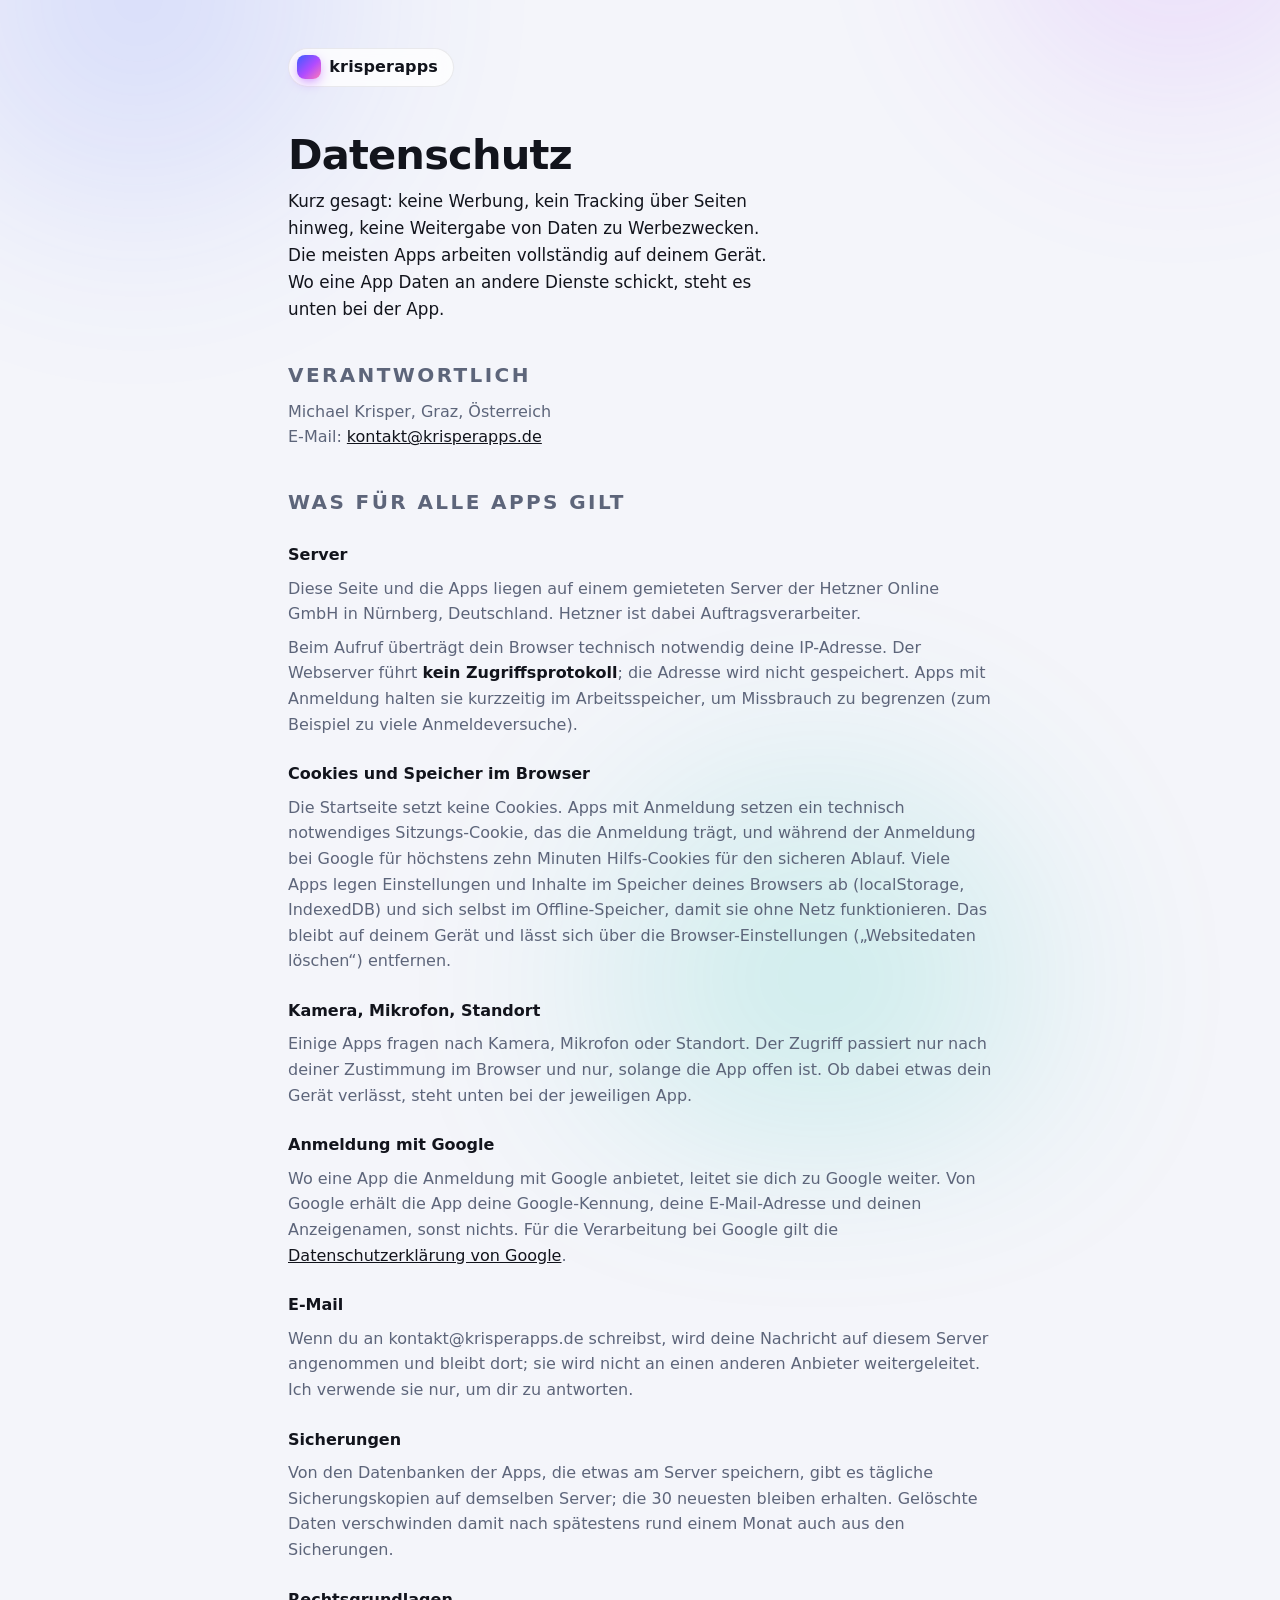
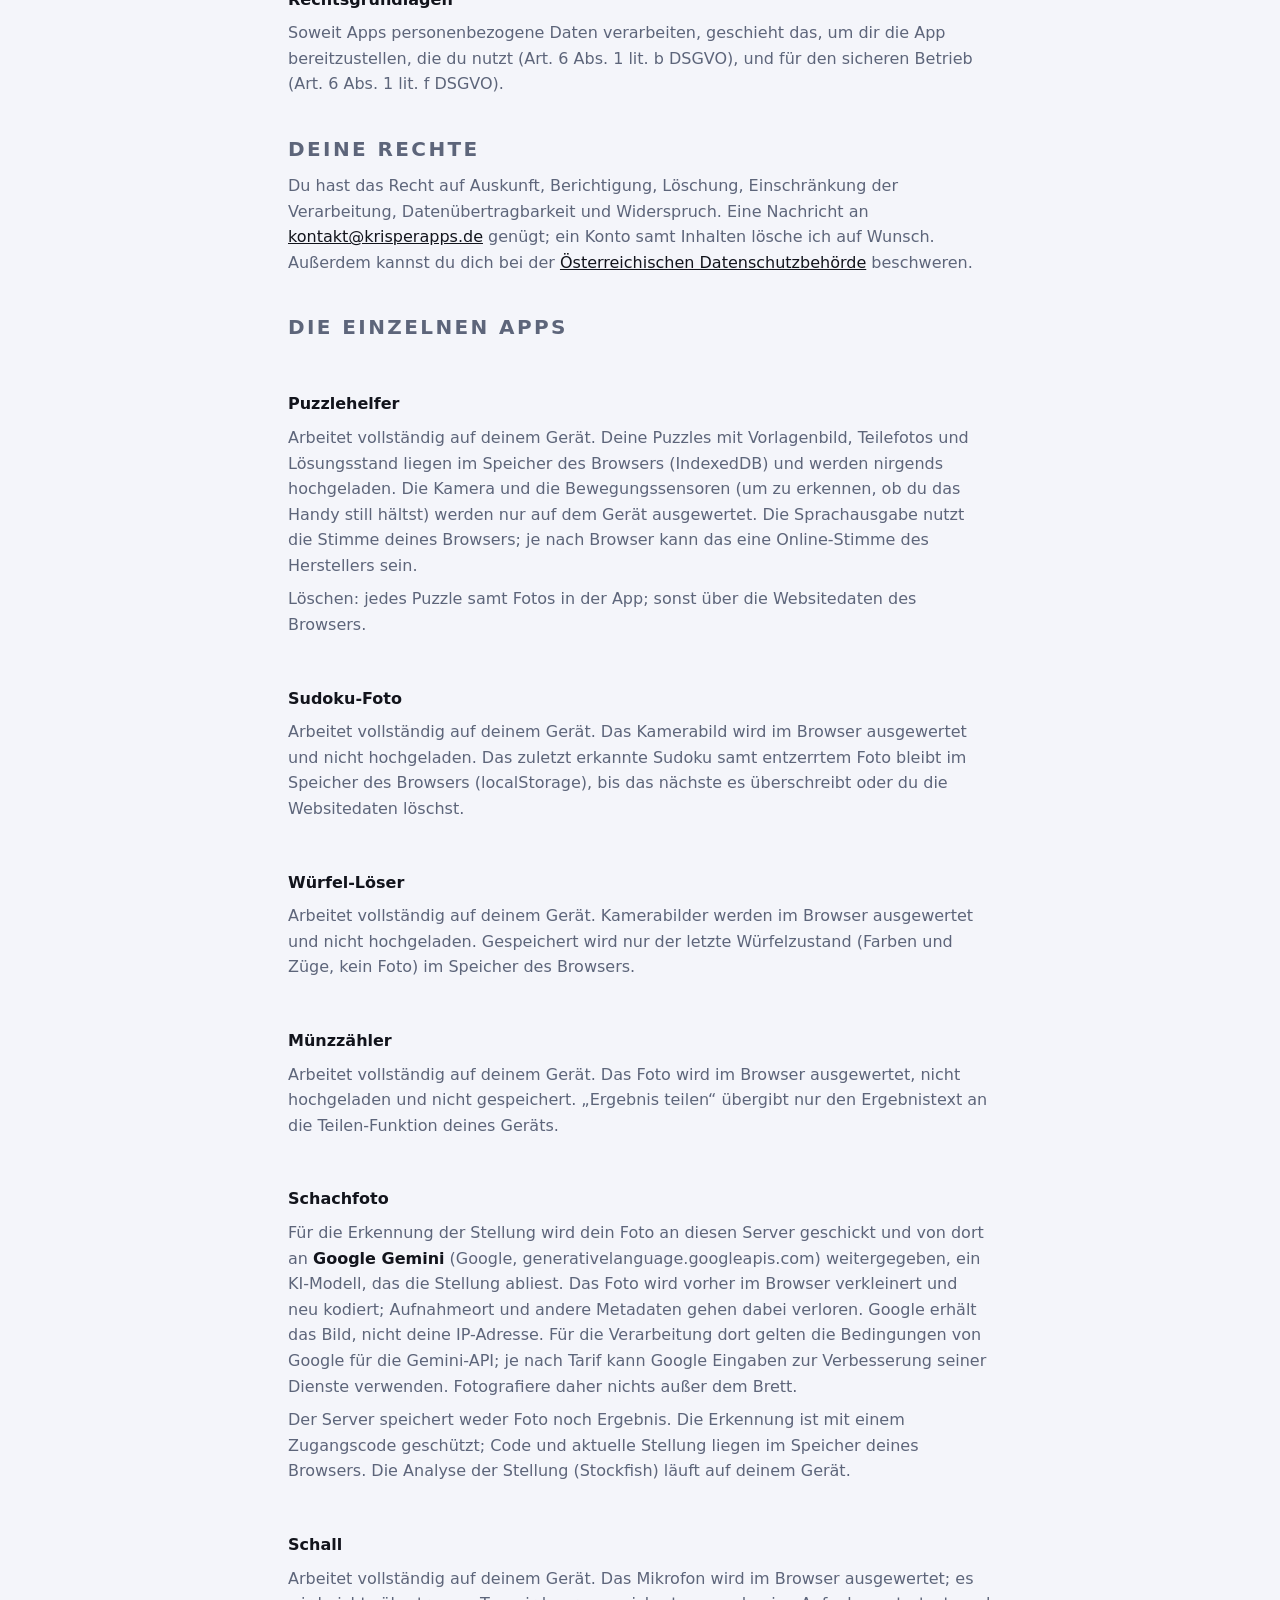
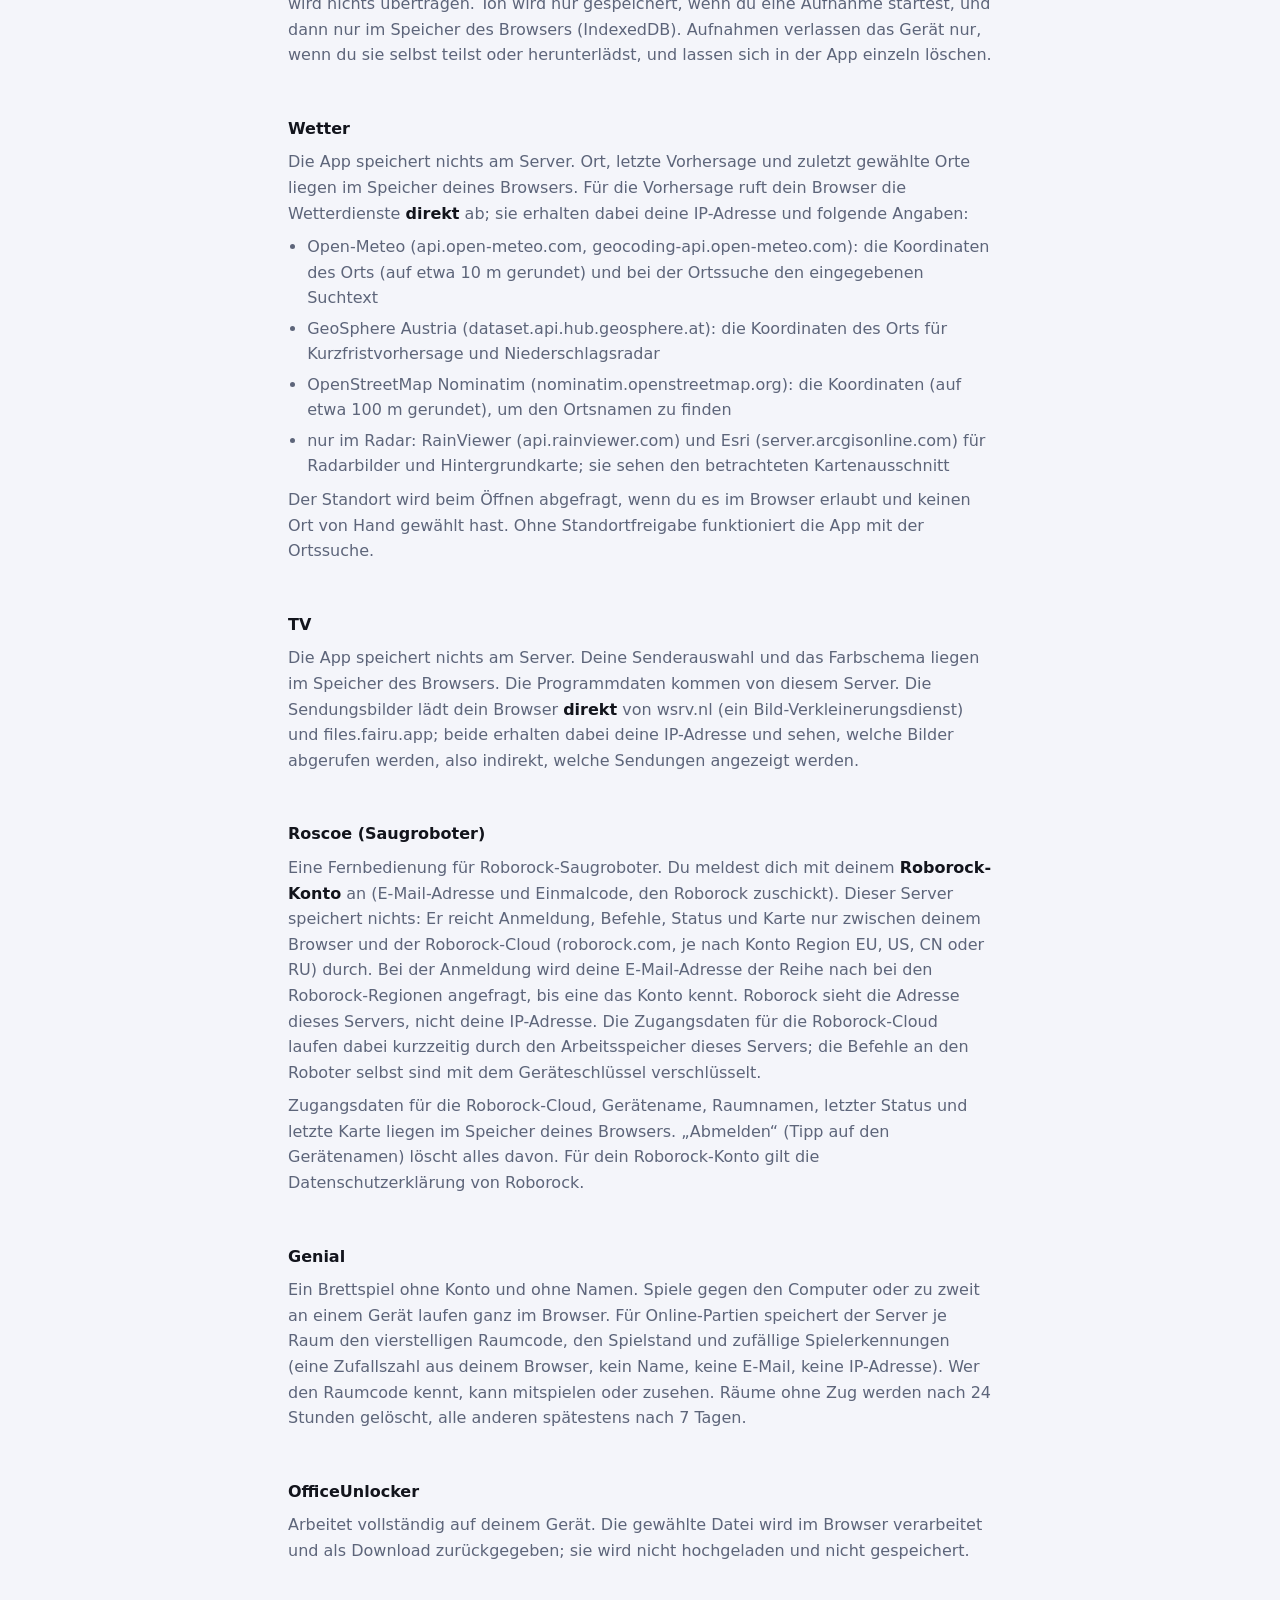
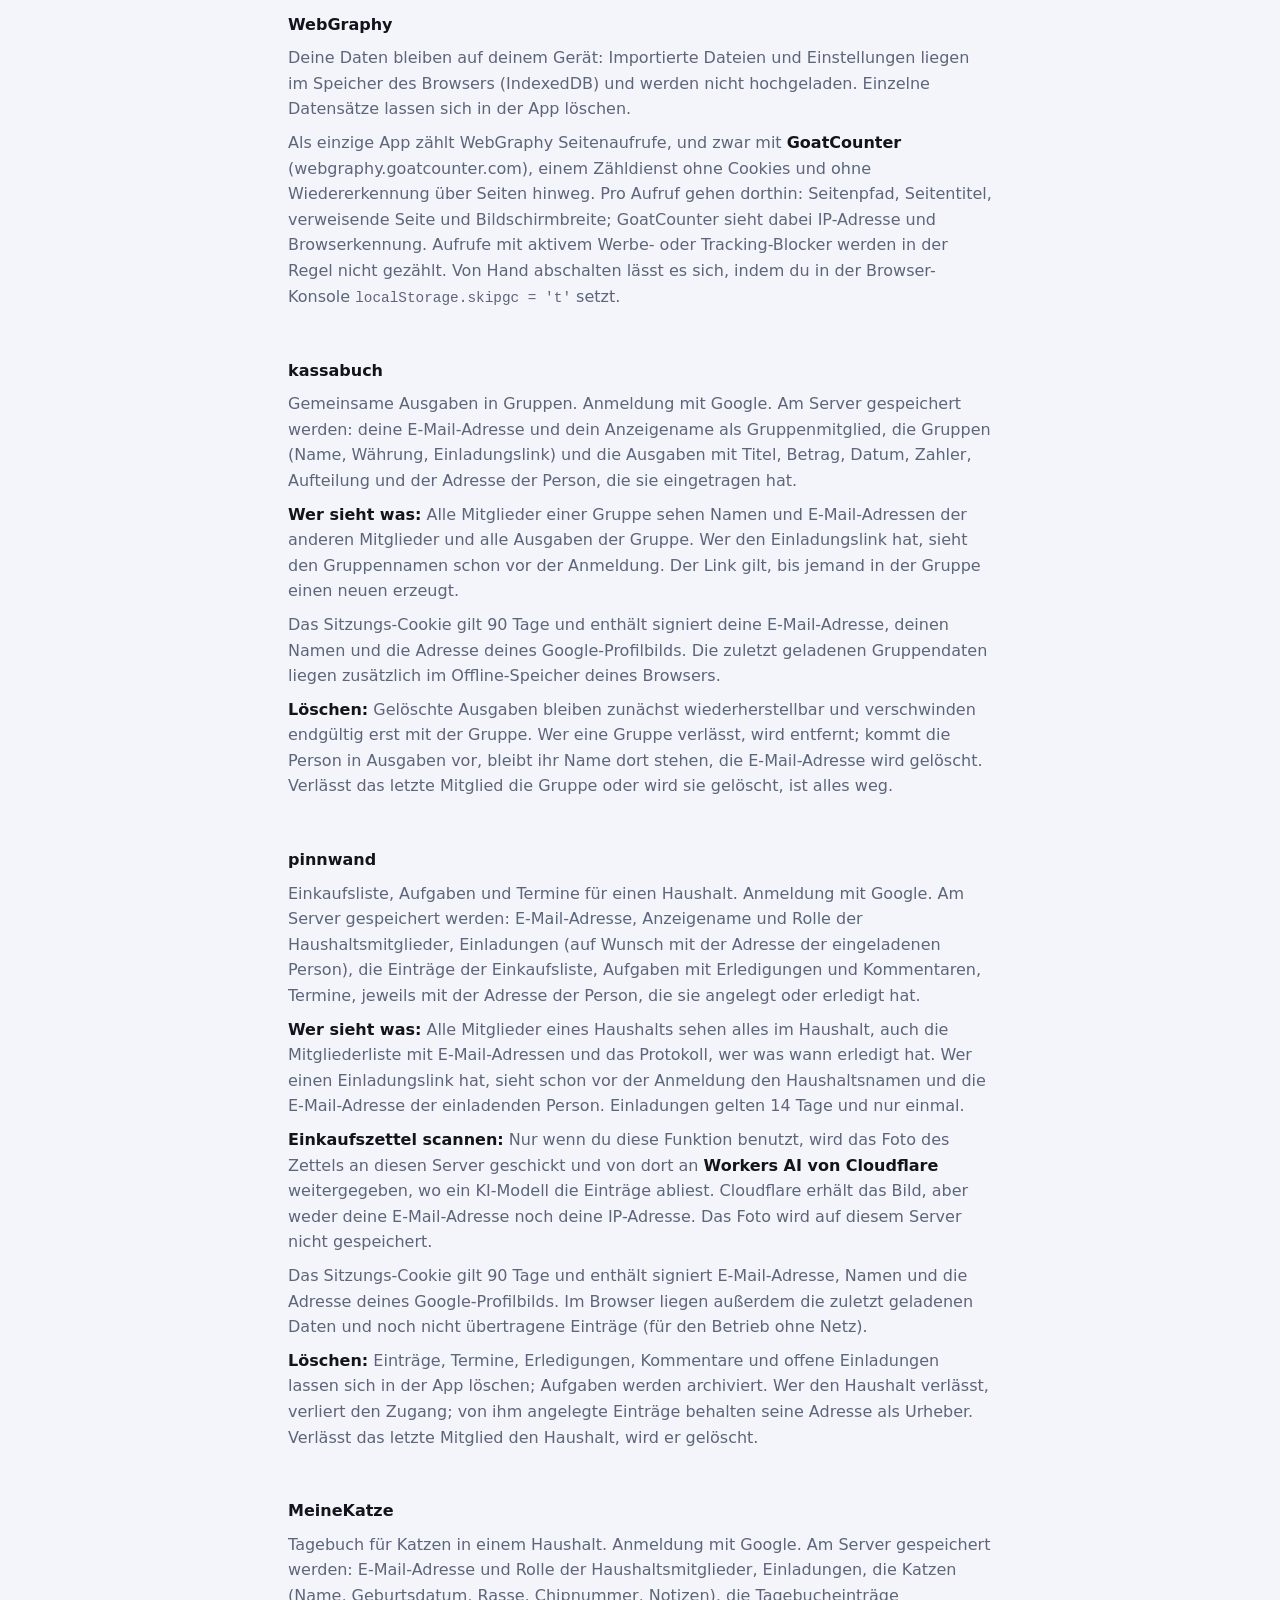
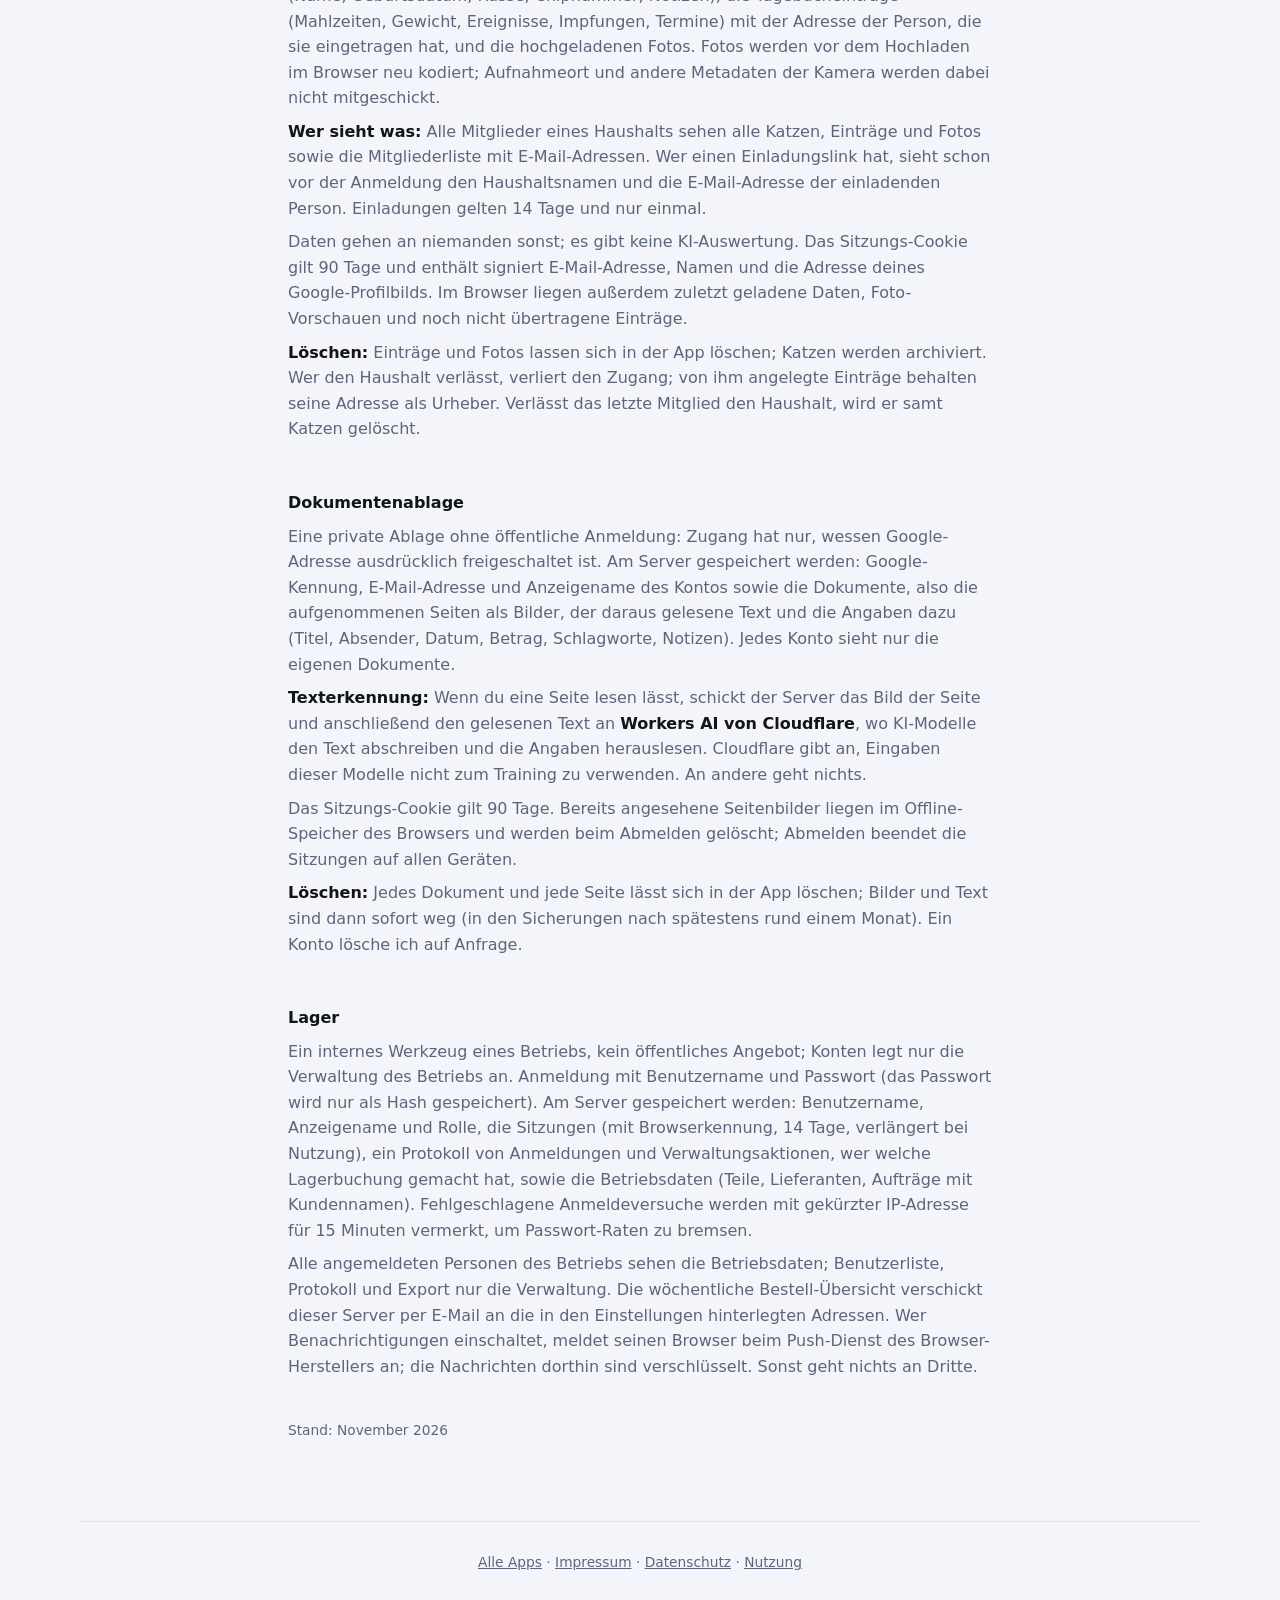
==== krisperapps.de/datenschutz/index.html @ 826cdbef "Privacy notice: sections for the apps with accounts" ====
<!doctype html>
<html lang="de">
<head>
<meta charset="utf-8">
<meta name="viewport" content="width=device-width, initial-scale=1, viewport-fit=cover">
<title>Datenschutz – krisperapps</title>
<meta name="description" content="Welche Daten die Apps auf krisperapps.de verarbeiten und welche nicht.">
<meta name="theme-color" content="#0b0d14" media="(prefers-color-scheme: dark)">
<meta name="theme-color" content="#f4f5fa" media="(prefers-color-scheme: light)">
<link rel="icon" href="../favicon.svg" type="image/svg+xml">
<link rel="stylesheet" href="../style.css">
</head>
<body>
<div class="glow" aria-hidden="true"></div>

<header class="legal-head">
  <a class="brand" href="../"><span class="mark" aria-hidden="true"></span>krisperapps</a>
</header>

<main class="legal">
<h1>Datenschutz</h1>
<p class="lead">Kurz gesagt: keine Werbung, kein Tracking über Seiten hinweg, keine Weitergabe von Daten zu Werbezwecken. Die meisten Apps arbeiten vollständig auf deinem Gerät. Wo eine App Daten an andere Dienste schickt, steht es unten bei der App.</p>

<h2>Verantwortlich</h2>
<p>Michael Krisper, Graz, Österreich<br>E-Mail: <a href="mailto:kontakt@krisperapps.de">kontakt@krisperapps.de</a></p>

<h2>Was für alle Apps gilt</h2>
<h3>Server</h3>
<p>Diese Seite und die Apps liegen auf einem gemieteten Server der Hetzner Online GmbH in Nürnberg, Deutschland. Hetzner ist dabei Auftragsverarbeiter.</p>
<p>Beim Aufruf überträgt dein Browser technisch notwendig deine IP-Adresse. Der Webserver führt <strong>kein Zugriffsprotokoll</strong>; die Adresse wird nicht gespeichert. Apps mit Anmeldung halten sie kurzzeitig im Arbeitsspeicher, um Missbrauch zu begrenzen (zum Beispiel zu viele Anmeldeversuche).</p>

<h3>Cookies und Speicher im Browser</h3>
<p>Die Startseite setzt keine Cookies. Apps mit Anmeldung setzen ein technisch notwendiges Sitzungs-Cookie, das die Anmeldung trägt, und während der Anmeldung bei Google für höchstens zehn Minuten Hilfs-Cookies für den sicheren Ablauf. Viele Apps legen Einstellungen und Inhalte im Speicher deines Browsers ab (localStorage, IndexedDB) und sich selbst im Offline-Speicher, damit sie ohne Netz funktionieren. Das bleibt auf deinem Gerät und lässt sich über die Browser-Einstellungen („Websitedaten löschen“) entfernen.</p>

<h3>Kamera, Mikrofon, Standort</h3>
<p>Einige Apps fragen nach Kamera, Mikrofon oder Standort. Der Zugriff passiert nur nach deiner Zustimmung im Browser und nur, solange die App offen ist. Ob dabei etwas dein Gerät verlässt, steht unten bei der jeweiligen App.</p>

<h3>Anmeldung mit Google</h3>
<p>Wo eine App die Anmeldung mit Google anbietet, leitet sie dich zu Google weiter. Von Google erhält die App deine Google-Kennung, deine E-Mail-Adresse und deinen Anzeigenamen, sonst nichts. Für die Verarbeitung bei Google gilt die <a href="https://policies.google.com/privacy" rel="noopener">Datenschutzerklärung von Google</a>.</p>

<h3>E-Mail</h3>
<p>Wenn du an kontakt@krisperapps.de schreibst, wird deine Nachricht auf diesem Server angenommen und bleibt dort; sie wird nicht an einen anderen Anbieter weitergeleitet. Ich verwende sie nur, um dir zu antworten.</p>

<h3>Sicherungen</h3>
<p>Von den Datenbanken der Apps, die etwas am Server speichern, gibt es tägliche Sicherungskopien auf demselben Server; die 30 neuesten bleiben erhalten. Gelöschte Daten verschwinden damit nach spätestens rund einem Monat auch aus den Sicherungen.</p>

<h3>Rechtsgrundlagen</h3>
<p>Soweit Apps personenbezogene Daten verarbeiten, geschieht das, um dir die App bereitzustellen, die du nutzt (Art. 6 Abs. 1 lit. b DSGVO), und für den sicheren Betrieb (Art. 6 Abs. 1 lit. f DSGVO).</p>

<h2>Deine Rechte</h2>
<p>Du hast das Recht auf Auskunft, Berichtigung, Löschung, Einschränkung der Verarbeitung, Datenübertragbarkeit und Widerspruch. Eine Nachricht an <a href="mailto:kontakt@krisperapps.de">kontakt@krisperapps.de</a> genügt; ein Konto samt Inhalten lösche ich auf Wunsch. Außerdem kannst du dich bei der <a href="https://www.dsb.gv.at/" rel="noopener">Österreichischen Datenschutzbehörde</a> beschweren.</p>

<h2 id="apps">Die einzelnen Apps</h2>
<section id="puzzle">
<h3>Puzzlehelfer</h3>
<p>Arbeitet vollständig auf deinem Gerät. Deine Puzzles mit Vorlagenbild, Teilefotos und Lösungsstand liegen im Speicher des Browsers (IndexedDB) und werden nirgends hochgeladen. Die Kamera und die Bewegungssensoren (um zu erkennen, ob du das Handy still hältst) werden nur auf dem Gerät ausgewertet. Die Sprachausgabe nutzt die Stimme deines Browsers; je nach Browser kann das eine Online-Stimme des Herstellers sein.</p>
<p>Löschen: jedes Puzzle samt Fotos in der App; sonst über die Websitedaten des Browsers.</p>
</section>
<section id="sudoku">
<h3>Sudoku-Foto</h3>
<p>Arbeitet vollständig auf deinem Gerät. Das Kamerabild wird im Browser ausgewertet und nicht hochgeladen. Das zuletzt erkannte Sudoku samt entzerrtem Foto bleibt im Speicher des Browsers (localStorage), bis das nächste es überschreibt oder du die Websitedaten löschst.</p>
</section>
<section id="rubik">
<h3>Würfel-Löser</h3>
<p>Arbeitet vollständig auf deinem Gerät. Kamerabilder werden im Browser ausgewertet und nicht hochgeladen. Gespeichert wird nur der letzte Würfelzustand (Farben und Züge, kein Foto) im Speicher des Browsers.</p>
</section>
<section id="muenzen">
<h3>Münzzähler</h3>
<p>Arbeitet vollständig auf deinem Gerät. Das Foto wird im Browser ausgewertet, nicht hochgeladen und nicht gespeichert. „Ergebnis teilen“ übergibt nur den Ergebnistext an die Teilen-Funktion deines Geräts.</p>
</section>
<section id="schach">
<h3>Schachfoto</h3>
<p>Für die Erkennung der Stellung wird dein Foto an diesen Server geschickt und von dort an <strong>Google Gemini</strong> (Google, generativelanguage.googleapis.com) weitergegeben, ein KI-Modell, das die Stellung abliest. Das Foto wird vorher im Browser verkleinert und neu kodiert; Aufnahmeort und andere Metadaten gehen dabei verloren. Google erhält das Bild, nicht deine IP-Adresse. Für die Verarbeitung dort gelten die Bedingungen von Google für die Gemini-API; je nach Tarif kann Google Eingaben zur Verbesserung seiner Dienste verwenden. Fotografiere daher nichts außer dem Brett.</p>
<p>Der Server speichert weder Foto noch Ergebnis. Die Erkennung ist mit einem Zugangscode geschützt; Code und aktuelle Stellung liegen im Speicher deines Browsers. Die Analyse der Stellung (Stockfish) läuft auf deinem Gerät.</p>
</section>
<section id="schall">
<h3>Schall</h3>
<p>Arbeitet vollständig auf deinem Gerät. Das Mikrofon wird im Browser ausgewertet; es wird nichts übertragen. Ton wird nur gespeichert, wenn du eine Aufnahme startest, und dann nur im Speicher des Browsers (IndexedDB). Aufnahmen verlassen das Gerät nur, wenn du sie selbst teilst oder herunterlädst, und lassen sich in der App einzeln löschen.</p>
</section>
<section id="wetter">
<h3>Wetter</h3>
<p>Die App speichert nichts am Server. Ort, letzte Vorhersage und zuletzt gewählte Orte liegen im Speicher deines Browsers. Für die Vorhersage ruft dein Browser die Wetterdienste <strong>direkt</strong> ab; sie erhalten dabei deine IP-Adresse und folgende Angaben:</p>
<ul>
<li>Open-Meteo (api.open-meteo.com, geocoding-api.open-meteo.com): die Koordinaten des Orts (auf etwa 10 m gerundet) und bei der Ortssuche den eingegebenen Suchtext</li>
<li>GeoSphere Austria (dataset.api.hub.geosphere.at): die Koordinaten des Orts für Kurzfristvorhersage und Niederschlagsradar</li>
<li>OpenStreetMap Nominatim (nominatim.openstreetmap.org): die Koordinaten (auf etwa 100 m gerundet), um den Ortsnamen zu finden</li>
<li>nur im Radar: RainViewer (api.rainviewer.com) und Esri (server.arcgisonline.com) für Radarbilder und Hintergrundkarte; sie sehen den betrachteten Kartenausschnitt</li>
</ul>
<p>Der Standort wird beim Öffnen abgefragt, wenn du es im Browser erlaubt und keinen Ort von Hand gewählt hast. Ohne Standortfreigabe funktioniert die App mit der Ortssuche.</p>
</section>
<section id="tv">
<h3>TV</h3>
<p>Die App speichert nichts am Server. Deine Senderauswahl und das Farbschema liegen im Speicher des Browsers. Die Programmdaten kommen von diesem Server. Die Sendungsbilder lädt dein Browser <strong>direkt</strong> von wsrv.nl (ein Bild-Verkleinerungsdienst) und files.fairu.app; beide erhalten dabei deine IP-Adresse und sehen, welche Bilder abgerufen werden, also indirekt, welche Sendungen angezeigt werden.</p>
</section>
<section id="roscoe">
<h3>Roscoe (Saugroboter)</h3>
<p>Eine Fernbedienung für Roborock-Saugroboter. Du meldest dich mit deinem <strong>Roborock-Konto</strong> an (E-Mail-Adresse und Einmalcode, den Roborock zuschickt). Dieser Server speichert nichts: Er reicht Anmeldung, Befehle, Status und Karte nur zwischen deinem Browser und der Roborock-Cloud (roborock.com, je nach Konto Region EU, US, CN oder RU) durch. Bei der Anmeldung wird deine E-Mail-Adresse der Reihe nach bei den Roborock-Regionen angefragt, bis eine das Konto kennt. Roborock sieht die Adresse dieses Servers, nicht deine IP-Adresse. Die Zugangsdaten für die Roborock-Cloud laufen dabei kurzzeitig durch den Arbeitsspeicher dieses Servers; die Befehle an den Roboter selbst sind mit dem Geräteschlüssel verschlüsselt.</p>
<p>Zugangsdaten für die Roborock-Cloud, Gerätename, Raumnamen, letzter Status und letzte Karte liegen im Speicher deines Browsers. „Abmelden“ (Tipp auf den Gerätenamen) löscht alles davon. Für dein Roborock-Konto gilt die Datenschutzerklärung von Roborock.</p>
</section>
<section id="genial">
<h3>Genial</h3>
<p>Ein Brettspiel ohne Konto und ohne Namen. Spiele gegen den Computer oder zu zweit an einem Gerät laufen ganz im Browser. Für Online-Partien speichert der Server je Raum den vierstelligen Raumcode, den Spielstand und zufällige Spielerkennungen (eine Zufallszahl aus deinem Browser, kein Name, keine E-Mail, keine IP-Adresse). Wer den Raumcode kennt, kann mitspielen oder zusehen. Räume ohne Zug werden nach 24 Stunden gelöscht, alle anderen spätestens nach 7 Tagen.</p>
</section>
<section id="officeunlocker">
<h3>OfficeUnlocker</h3>
<p>Arbeitet vollständig auf deinem Gerät. Die gewählte Datei wird im Browser verarbeitet und als Download zurückgegeben; sie wird nicht hochgeladen und nicht gespeichert.</p>
</section>
<section id="webgraphy">
<h3>WebGraphy</h3>
<p>Deine Daten bleiben auf deinem Gerät: Importierte Dateien und Einstellungen liegen im Speicher des Browsers (IndexedDB) und werden nicht hochgeladen. Einzelne Datensätze lassen sich in der App löschen.</p>
<p>Als einzige App zählt WebGraphy Seitenaufrufe, und zwar mit <strong>GoatCounter</strong> (webgraphy.goatcounter.com), einem Zähldienst ohne Cookies und ohne Wiedererkennung über Seiten hinweg. Pro Aufruf gehen dorthin: Seitenpfad, Seitentitel, verweisende Seite und Bildschirmbreite; GoatCounter sieht dabei IP-Adresse und Browserkennung. Aufrufe mit aktivem Werbe- oder Tracking-Blocker werden in der Regel nicht gezählt. Von Hand abschalten lässt es sich, indem du in der Browser-Konsole <code>localStorage.skipgc = 't'</code> setzt.</p>
</section>
<section id="kassabuch">
<h3>kassabuch</h3>
<p>Gemeinsame Ausgaben in Gruppen. Anmeldung mit Google. Am Server gespeichert werden: deine E-Mail-Adresse und dein Anzeigename als Gruppenmitglied, die Gruppen (Name, Währung, Einladungslink) und die Ausgaben mit Titel, Betrag, Datum, Zahler, Aufteilung und der Adresse der Person, die sie eingetragen hat.</p>
<p><strong>Wer sieht was:</strong> Alle Mitglieder einer Gruppe sehen Namen und E-Mail-Adressen der anderen Mitglieder und alle Ausgaben der Gruppe. Wer den Einladungslink hat, sieht den Gruppennamen schon vor der Anmeldung. Der Link gilt, bis jemand in der Gruppe einen neuen erzeugt.</p>
<p>Das Sitzungs-Cookie gilt 90 Tage und enthält signiert deine E-Mail-Adresse, deinen Namen und die Adresse deines Google-Profilbilds. Die zuletzt geladenen Gruppendaten liegen zusätzlich im Offline-Speicher deines Browsers.</p>
<p><strong>Löschen:</strong> Gelöschte Ausgaben bleiben zunächst wiederherstellbar und verschwinden endgültig erst mit der Gruppe. Wer eine Gruppe verlässt, wird entfernt; kommt die Person in Ausgaben vor, bleibt ihr Name dort stehen, die E-Mail-Adresse wird gelöscht. Verlässt das letzte Mitglied die Gruppe oder wird sie gelöscht, ist alles weg.</p>
</section>
<section id="pinnwand">
<h3>pinnwand</h3>
<p>Einkaufsliste, Aufgaben und Termine für einen Haushalt. Anmeldung mit Google. Am Server gespeichert werden: E-Mail-Adresse, Anzeigename und Rolle der Haushaltsmitglieder, Einladungen (auf Wunsch mit der Adresse der eingeladenen Person), die Einträge der Einkaufsliste, Aufgaben mit Erledigungen und Kommentaren, Termine, jeweils mit der Adresse der Person, die sie angelegt oder erledigt hat.</p>
<p><strong>Wer sieht was:</strong> Alle Mitglieder eines Haushalts sehen alles im Haushalt, auch die Mitgliederliste mit E-Mail-Adressen und das Protokoll, wer was wann erledigt hat. Wer einen Einladungslink hat, sieht schon vor der Anmeldung den Haushaltsnamen und die E-Mail-Adresse der einladenden Person. Einladungen gelten 14 Tage und nur einmal.</p>
<p><strong>Einkaufszettel scannen:</strong> Nur wenn du diese Funktion benutzt, wird das Foto des Zettels an diesen Server geschickt und von dort an <strong>Workers AI von Cloudflare</strong> weitergegeben, wo ein KI-Modell die Einträge abliest. Cloudflare erhält das Bild, aber weder deine E-Mail-Adresse noch deine IP-Adresse. Das Foto wird auf diesem Server nicht gespeichert.</p>
<p>Das Sitzungs-Cookie gilt 90 Tage und enthält signiert E-Mail-Adresse, Namen und die Adresse deines Google-Profilbilds. Im Browser liegen außerdem die zuletzt geladenen Daten und noch nicht übertragene Einträge (für den Betrieb ohne Netz).</p>
<p><strong>Löschen:</strong> Einträge, Termine, Erledigungen, Kommentare und offene Einladungen lassen sich in der App löschen; Aufgaben werden archiviert. Wer den Haushalt verlässt, verliert den Zugang; von ihm angelegte Einträge behalten seine Adresse als Urheber. Verlässt das letzte Mitglied den Haushalt, wird er gelöscht.</p>
</section>
<section id="meinekatze">
<h3>MeineKatze</h3>
<p>Tagebuch für Katzen in einem Haushalt. Anmeldung mit Google. Am Server gespeichert werden: E-Mail-Adresse und Rolle der Haushaltsmitglieder, Einladungen, die Katzen (Name, Geburtsdatum, Rasse, Chipnummer, Notizen), die Tagebucheinträge (Mahlzeiten, Gewicht, Ereignisse, Impfungen, Termine) mit der Adresse der Person, die sie eingetragen hat, und die hochgeladenen Fotos. Fotos werden vor dem Hochladen im Browser neu kodiert; Aufnahmeort und andere Metadaten der Kamera werden dabei nicht mitgeschickt.</p>
<p><strong>Wer sieht was:</strong> Alle Mitglieder eines Haushalts sehen alle Katzen, Einträge und Fotos sowie die Mitgliederliste mit E-Mail-Adressen. Wer einen Einladungslink hat, sieht schon vor der Anmeldung den Haushaltsnamen und die E-Mail-Adresse der einladenden Person. Einladungen gelten 14 Tage und nur einmal.</p>
<p>Daten gehen an niemanden sonst; es gibt keine KI-Auswertung. Das Sitzungs-Cookie gilt 90 Tage und enthält signiert E-Mail-Adresse, Namen und die Adresse deines Google-Profilbilds. Im Browser liegen außerdem zuletzt geladene Daten, Foto-Vorschauen und noch nicht übertragene Einträge.</p>
<p><strong>Löschen:</strong> Einträge und Fotos lassen sich in der App löschen; Katzen werden archiviert. Wer den Haushalt verlässt, verliert den Zugang; von ihm angelegte Einträge behalten seine Adresse als Urheber. Verlässt das letzte Mitglied den Haushalt, wird er samt Katzen gelöscht.</p>
</section>
<section id="dokumentenablage">
<h3>Dokumentenablage</h3>
<p>Eine private Ablage ohne öffentliche Anmeldung: Zugang hat nur, wessen Google-Adresse ausdrücklich freigeschaltet ist. Am Server gespeichert werden: Google-Kennung, E-Mail-Adresse und Anzeigename des Kontos sowie die Dokumente, also die aufgenommenen Seiten als Bilder, der daraus gelesene Text und die Angaben dazu (Titel, Absender, Datum, Betrag, Schlagworte, Notizen). Jedes Konto sieht nur die eigenen Dokumente.</p>
<p><strong>Texterkennung:</strong> Wenn du eine Seite lesen lässt, schickt der Server das Bild der Seite und anschließend den gelesenen Text an <strong>Workers AI von Cloudflare</strong>, wo KI-Modelle den Text abschreiben und die Angaben herauslesen. Cloudflare gibt an, Eingaben dieser Modelle nicht zum Training zu verwenden. An andere geht nichts.</p>
<p>Das Sitzungs-Cookie gilt 90 Tage. Bereits angesehene Seitenbilder liegen im Offline-Speicher des Browsers und werden beim Abmelden gelöscht; Abmelden beendet die Sitzungen auf allen Geräten.</p>
<p><strong>Löschen:</strong> Jedes Dokument und jede Seite lässt sich in der App löschen; Bilder und Text sind dann sofort weg (in den Sicherungen nach spätestens rund einem Monat). Ein Konto lösche ich auf Anfrage.</p>
</section>
<section id="lager">
<h3>Lager</h3>
<p>Ein internes Werkzeug eines Betriebs, kein öffentliches Angebot; Konten legt nur die Verwaltung des Betriebs an. Anmeldung mit Benutzername und Passwort (das Passwort wird nur als Hash gespeichert). Am Server gespeichert werden: Benutzername, Anzeigename und Rolle, die Sitzungen (mit Browserkennung, 14 Tage, verlängert bei Nutzung), ein Protokoll von Anmeldungen und Verwaltungsaktionen, wer welche Lagerbuchung gemacht hat, sowie die Betriebsdaten (Teile, Lieferanten, Aufträge mit Kundennamen). Fehlgeschlagene Anmeldeversuche werden mit gekürzter IP-Adresse für 15 Minuten vermerkt, um Passwort-Raten zu bremsen.</p>
<p>Alle angemeldeten Personen des Betriebs sehen die Betriebsdaten; Benutzerliste, Protokoll und Export nur die Verwaltung. Die wöchentliche Bestell-Übersicht verschickt dieser Server per E-Mail an die in den Einstellungen hinterlegten Adressen. Wer Benachrichtigungen einschaltet, meldet seinen Browser beim Push-Dienst des Browser-Herstellers an; die Nachrichten dorthin sind verschlüsselt. Sonst geht nichts an Dritte.</p>
</section>

<p class="stand">Stand: November 2026</p>

</main>

<footer>
  <p><a href="../">Alle Apps</a> · <a href="../impressum/">Impressum</a> · <a href="../datenschutz/">Datenschutz</a> · <a href="../nutzung/">Nutzung</a></p>
</footer>
</body>
</html>
---- krisperapps.de/style.css ----
:root {
  color-scheme: dark light;
  --bg: #0b0d14;
  --bg2: #11141f;
  --text: #f2f4fb;
  --muted: #9aa3ba;
  --card: rgb(255 255 255 / 0.045);
  --card-border: rgb(255 255 255 / 0.09);
  --card-hover: rgb(255 255 255 / 0.075);
  --shadow: 0 1px 0 rgb(255 255 255 / 0.06) inset, 0 12px 32px -18px rgb(0 0 0 / 0.8);
  --blob1: #3b5bff;
  --blob2: #b14bff;
  --blob3: #00c2a8;
  --blob-alpha: 0.34;
}

@media (prefers-color-scheme: light) {
  :root {
    --bg: #f4f5fa;
    --bg2: #ffffff;
    --text: #12141c;
    --muted: #5d657a;
    --card: rgb(255 255 255 / 0.78);
    --card-border: rgb(18 20 28 / 0.08);
    --card-hover: #ffffff;
    --shadow: 0 1px 2px rgb(18 20 28 / 0.05), 0 14px 34px -22px rgb(18 20 28 / 0.35);
    --blob-alpha: 0.2;
  }
}

* { box-sizing: border-box; }

html { -webkit-text-size-adjust: 100%; }

body {
  margin: 0;
  min-height: 100vh;
  background: var(--bg);
  color: var(--text);
  font: 16px/1.5 system-ui, -apple-system, "Segoe UI", Roboto, "Helvetica Neue", sans-serif;
  -webkit-font-smoothing: antialiased;
  overflow-x: hidden;
}

/* Soft coloured light behind the page. */
.glow {
  position: fixed;
  inset: -20vmax;
  z-index: -1;
  opacity: var(--blob-alpha);
  filter: blur(90px);
  background:
    radial-gradient(38vmax 38vmax at 22% 18%, var(--blob1), transparent 62%),
    radial-gradient(34vmax 34vmax at 80% 12%, var(--blob2), transparent 60%),
    radial-gradient(40vmax 40vmax at 60% 88%, var(--blob3), transparent 62%);
  animation: drift 26s ease-in-out infinite alternate;
}

@keyframes drift {
  to { transform: translate3d(3vmax, -2vmax, 0) rotate(8deg) scale(1.06); }
}

.hero, main, footer {
  width: min(1120px, 100% - 2.5rem);
  margin-inline: auto;
}

.hero {
  padding: clamp(2.5rem, 8vw, 5.5rem) 0 clamp(1.5rem, 4vw, 2.5rem);
  text-align: center;
}

.brand {
  display: inline-flex;
  align-items: center;
  gap: 0.55rem;
  margin: 0 0 1.4rem;
  padding: 0.4rem 0.95rem 0.4rem 0.5rem;
  border: 1px solid var(--card-border);
  border-radius: 999px;
  background: var(--card);
  backdrop-filter: blur(12px);
  font-weight: 650;
  letter-spacing: 0.01em;
}

.mark {
  width: 1.5rem;
  height: 1.5rem;
  border-radius: 0.5rem;
  background:
    linear-gradient(135deg, var(--blob1), var(--blob2) 55%, #ff7ab6);
  box-shadow: 0 4px 14px -4px var(--blob2);
}

h1 {
  margin: 0 auto;
  max-width: 17ch;
  font-size: clamp(2.1rem, 6.4vw, 4.1rem);
  line-height: 1.04;
  letter-spacing: -0.035em;
  font-weight: 760;
  text-wrap: balance;
}

h1 em {
  font-style: normal;
  background: linear-gradient(100deg, #7aa2ff, #c58bff 50%, #ff8fb8);
  -webkit-background-clip: text;
  background-clip: text;
  color: transparent;
}

.lead {
  margin: 1.2rem auto 0;
  max-width: 46ch;
  color: var(--muted);
  font-size: clamp(1rem, 2.2vw, 1.15rem);
  text-wrap: pretty;
}

.search {
  display: flex;
  align-items: center;
  gap: 0.6rem;
  width: min(26rem, 100%);
  margin: 2rem auto 0;
  padding: 0.75rem 1.1rem;
  border: 1px solid var(--card-border);
  border-radius: 999px;
  background: var(--card);
  backdrop-filter: blur(14px);
  box-shadow: var(--shadow);
  transition: border-color 0.2s;
}

.search:focus-within { border-color: #7aa2ff; }

.search svg {
  width: 1.15rem;
  height: 1.15rem;
  flex: none;
  fill: none;
  stroke: var(--muted);
  stroke-width: 2;
  stroke-linecap: round;
}

.search input {
  flex: 1;
  min-width: 0;
  border: 0;
  outline: 0;
  background: none;
  color: inherit;
  font: inherit;
}

.search input::placeholder { color: var(--muted); }

section { margin-top: clamp(2rem, 5vw, 3rem); }

h2 {
  margin: 0 0 0.9rem 0.2rem;
  color: var(--muted);
  font-size: 0.8rem;
  font-weight: 650;
  letter-spacing: 0.12em;
  text-transform: uppercase;
}

.grid {
  display: grid;
  grid-template-columns: repeat(auto-fill, minmax(min(100%, 19.5rem), 1fr));
  gap: 1rem;
}

.card {
  --accent: #7aa2ff;
  position: relative;
  display: grid;
  grid-template-columns: auto 1fr auto;
  align-items: center;
  gap: 1rem;
  padding: 1.05rem 1.1rem;
  border: 1px solid var(--card-border);
  border-radius: 1.35rem;
  background: var(--card);
  backdrop-filter: blur(14px);
  box-shadow: var(--shadow);
  color: inherit;
  text-decoration: none;
  overflow: hidden;
  isolation: isolate;
  transition: transform 0.22s cubic-bezier(0.2, 0.8, 0.2, 1), background 0.22s, border-color 0.22s, box-shadow 0.22s;
}

/* The app's own colour, shining in from the icon's corner. */
.card::before {
  content: "";
  position: absolute;
  inset: 0;
  z-index: -1;
  background: radial-gradient(14rem 9rem at 0% 0%, color-mix(in srgb, var(--accent) 34%, transparent), transparent 72%);
  opacity: 0.45;
  transition: opacity 0.22s;
}

.card:hover,
.card:focus-visible {
  transform: translateY(-3px);
  background: var(--card-hover);
  border-color: color-mix(in srgb, var(--accent) 55%, var(--card-border));
  box-shadow: var(--shadow), 0 18px 40px -22px var(--accent);
  outline: 0;
}

.card:hover::before,
.card:focus-visible::before { opacity: 1; }

.card:active { transform: translateY(-1px) scale(0.99); }

.card img {
  width: 4.5rem;
  height: 4.5rem;
  border-radius: 1.05rem;
  box-shadow: 0 8px 20px -10px rgb(0 0 0 / 0.7), 0 0 0 1px rgb(255 255 255 / 0.08);
  background: #1a1d28;
}

.card h3 {
  margin: 0;
  font-size: 1.06rem;
  font-weight: 680;
  letter-spacing: -0.01em;
}

.card p {
  margin: 0.15rem 0 0;
  color: var(--muted);
  font-size: 0.89rem;
  line-height: 1.38;
  display: -webkit-box;
  -webkit-box-orient: vertical;
  -webkit-line-clamp: 3;
  line-clamp: 3;
  overflow: hidden;
}

.open {
  display: grid;
  place-items: center;
  width: 2.1rem;
  height: 2.1rem;
  border-radius: 50%;
  background: color-mix(in srgb, var(--accent) 20%, transparent);
  color: color-mix(in srgb, var(--accent) 72%, var(--text));
  font-size: 0;
  transition: background 0.22s, color 0.22s, transform 0.22s;
}

.open::after {
  content: "";
  width: 0.5rem;
  height: 0.5rem;
  margin-left: -0.15rem;
  border: solid currentColor;
  border-width: 2px 2px 0 0;
  transform: rotate(45deg);
}

.card:hover .open,
.card:focus-visible .open {
  background: var(--accent);
  color: #0b0d14;
  transform: translateX(2px);
}

#none {
  margin: 3rem 0;
  color: var(--muted);
  text-align: center;
}

footer {
  margin-top: clamp(3rem, 8vw, 5rem);
  padding: 1.5rem 0 calc(2rem + env(safe-area-inset-bottom));
  border-top: 1px solid var(--card-border);
  color: var(--muted);
  font-size: 0.86rem;
  text-align: center;
}

footer a { color: inherit; }
footer p { margin: 0.35rem 0; }

.legal-head {
  width: min(44rem, 100% - 2.5rem);
  margin-inline: auto;
  padding-top: clamp(1.5rem, 5vw, 3rem);
}
.legal-head .brand { color: var(--text); text-decoration: none; }

main.legal {
  width: min(44rem, 100% - 2.5rem);
  line-height: 1.6;
  overflow-wrap: break-word;
}
.legal h1 { max-width: none; margin: 1.5rem 0 0.75rem; font-size: clamp(1.9rem, 6vw, 2.6rem); letter-spacing: -0.02em; }
.legal h2 { margin: 2.25rem 0 0.5rem; font-size: 1.25rem; scroll-margin-top: 1rem; }
.legal h3 { margin: 1.5rem 0 0.25rem; font-size: 1rem; scroll-margin-top: 1rem; }
.legal p, .legal ul { margin: 0.5rem 0; color: var(--muted); }
.legal ul { padding-left: 1.2rem; }
.legal .lead { color: var(--text); font-size: 1.05rem; }
.legal strong { color: var(--text); }
.legal code { font-size: 0.9em; }
.legal li { margin: 0.3rem 0; }
.legal section { scroll-margin-top: 1rem; }
.legal a { color: var(--text); }
.legal .stand { margin-top: 2.5rem; font-size: 0.86rem; }
.legal section:target h3 { text-decoration: underline; text-underline-offset: 0.25em; }

@media (max-width: 26rem) {
  .card { grid-template-columns: auto 1fr; }
  .open { display: none; }
  .card img { width: 3.75rem; height: 3.75rem; border-radius: 0.9rem; }
}

@media (prefers-reduced-motion: reduce) {
  .glow { animation: none; }
  .card { transition: none; }
}
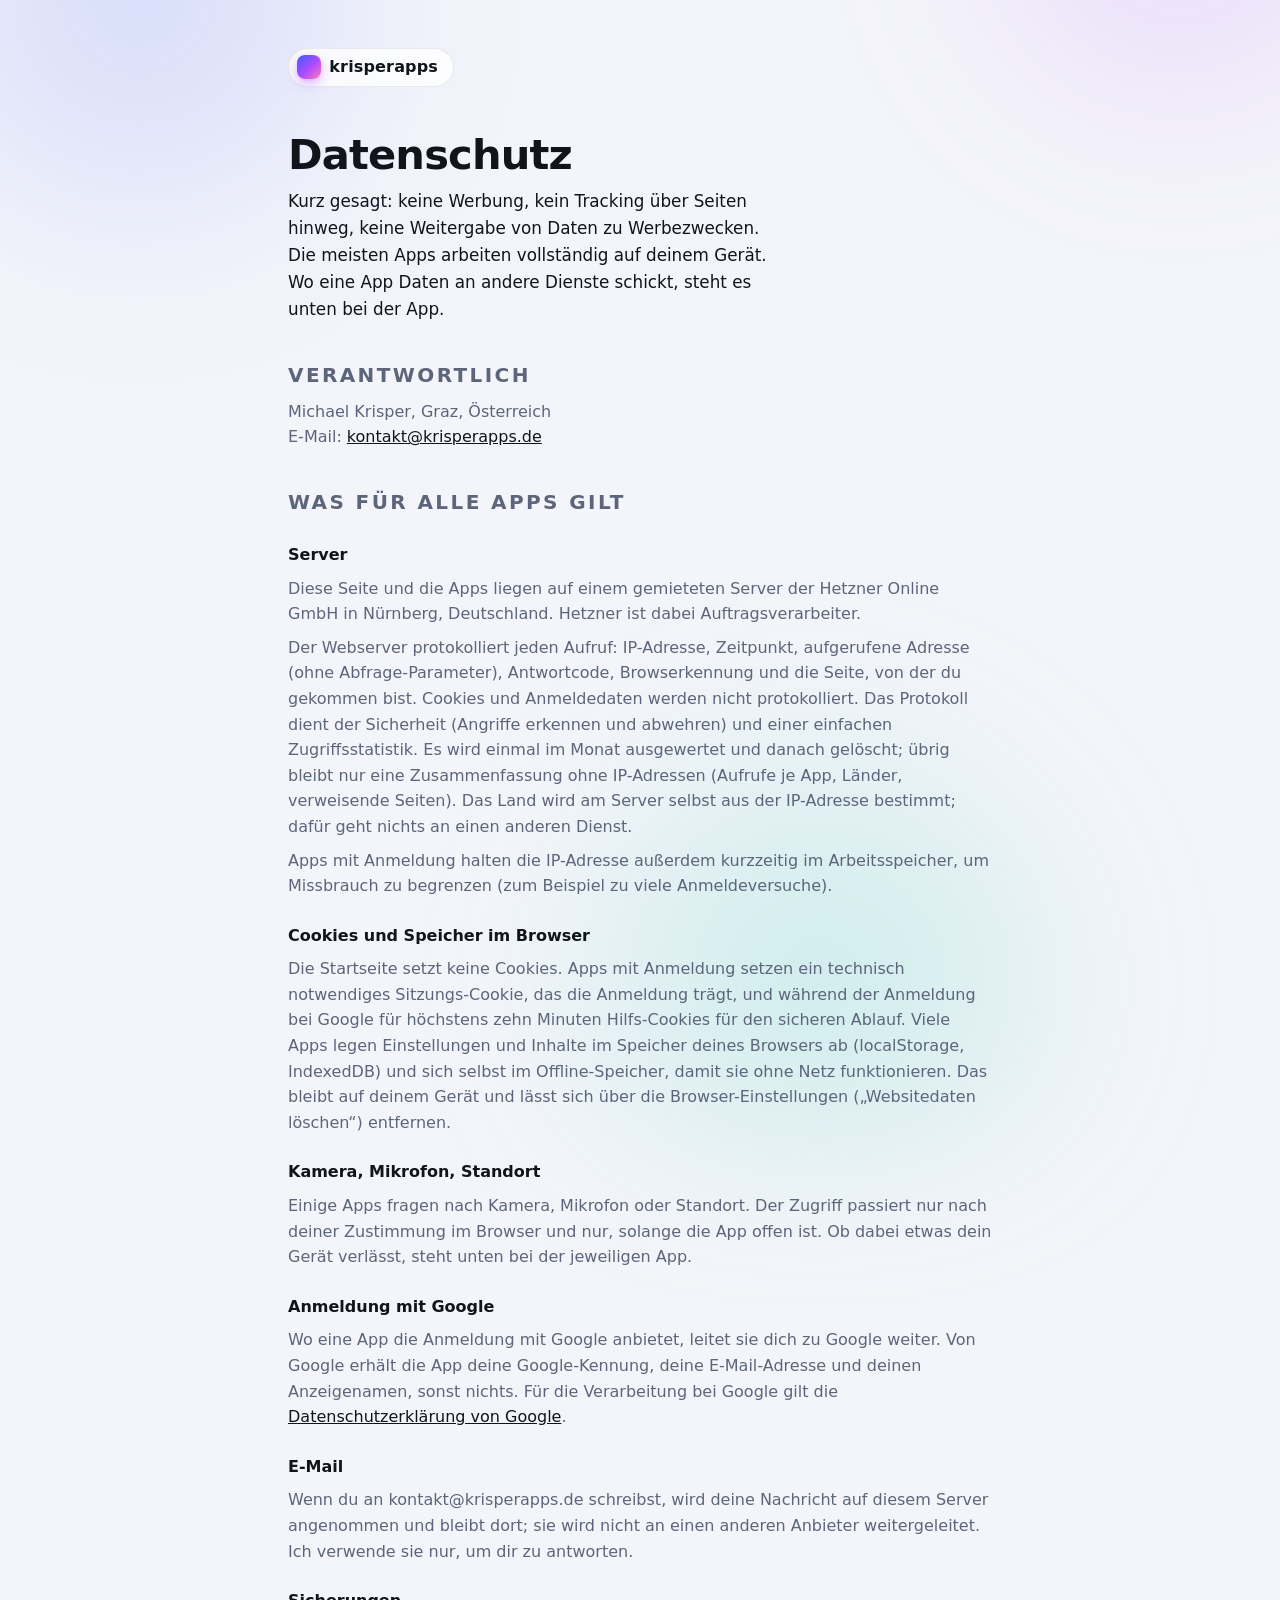
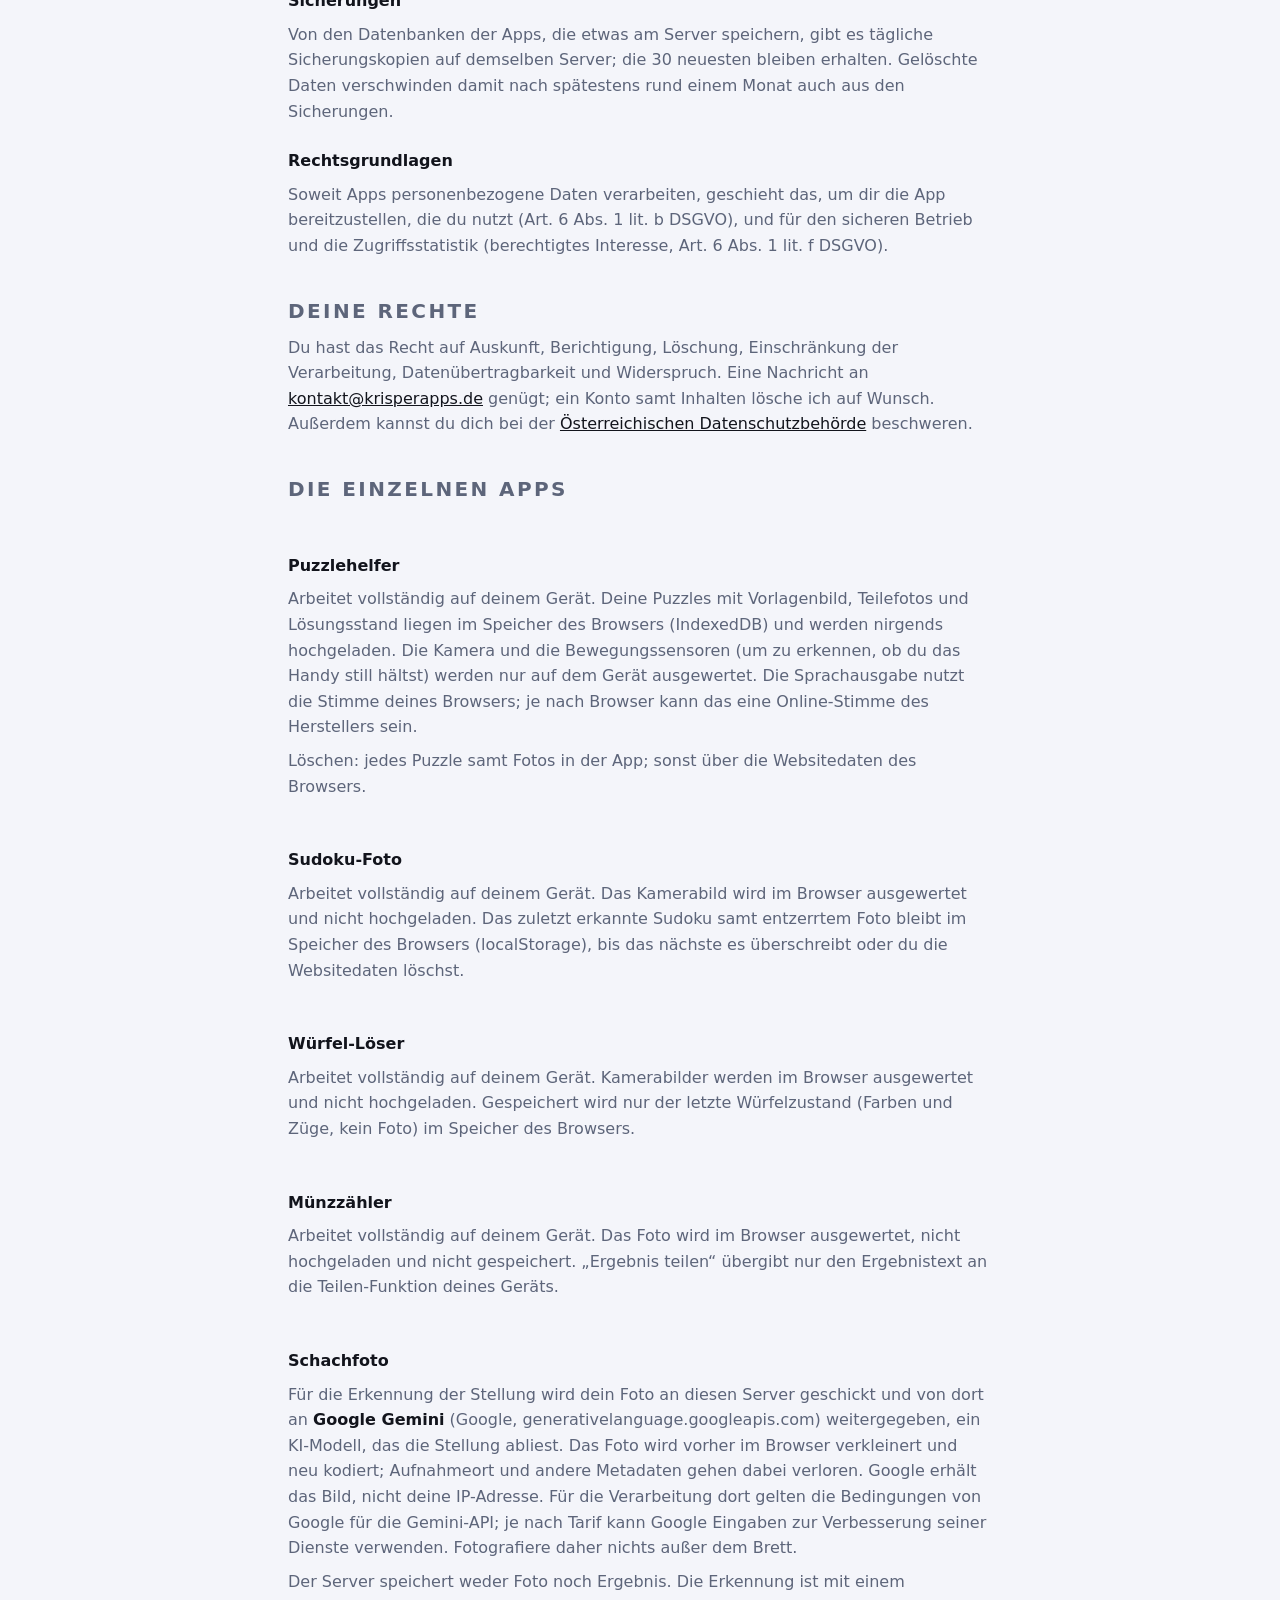
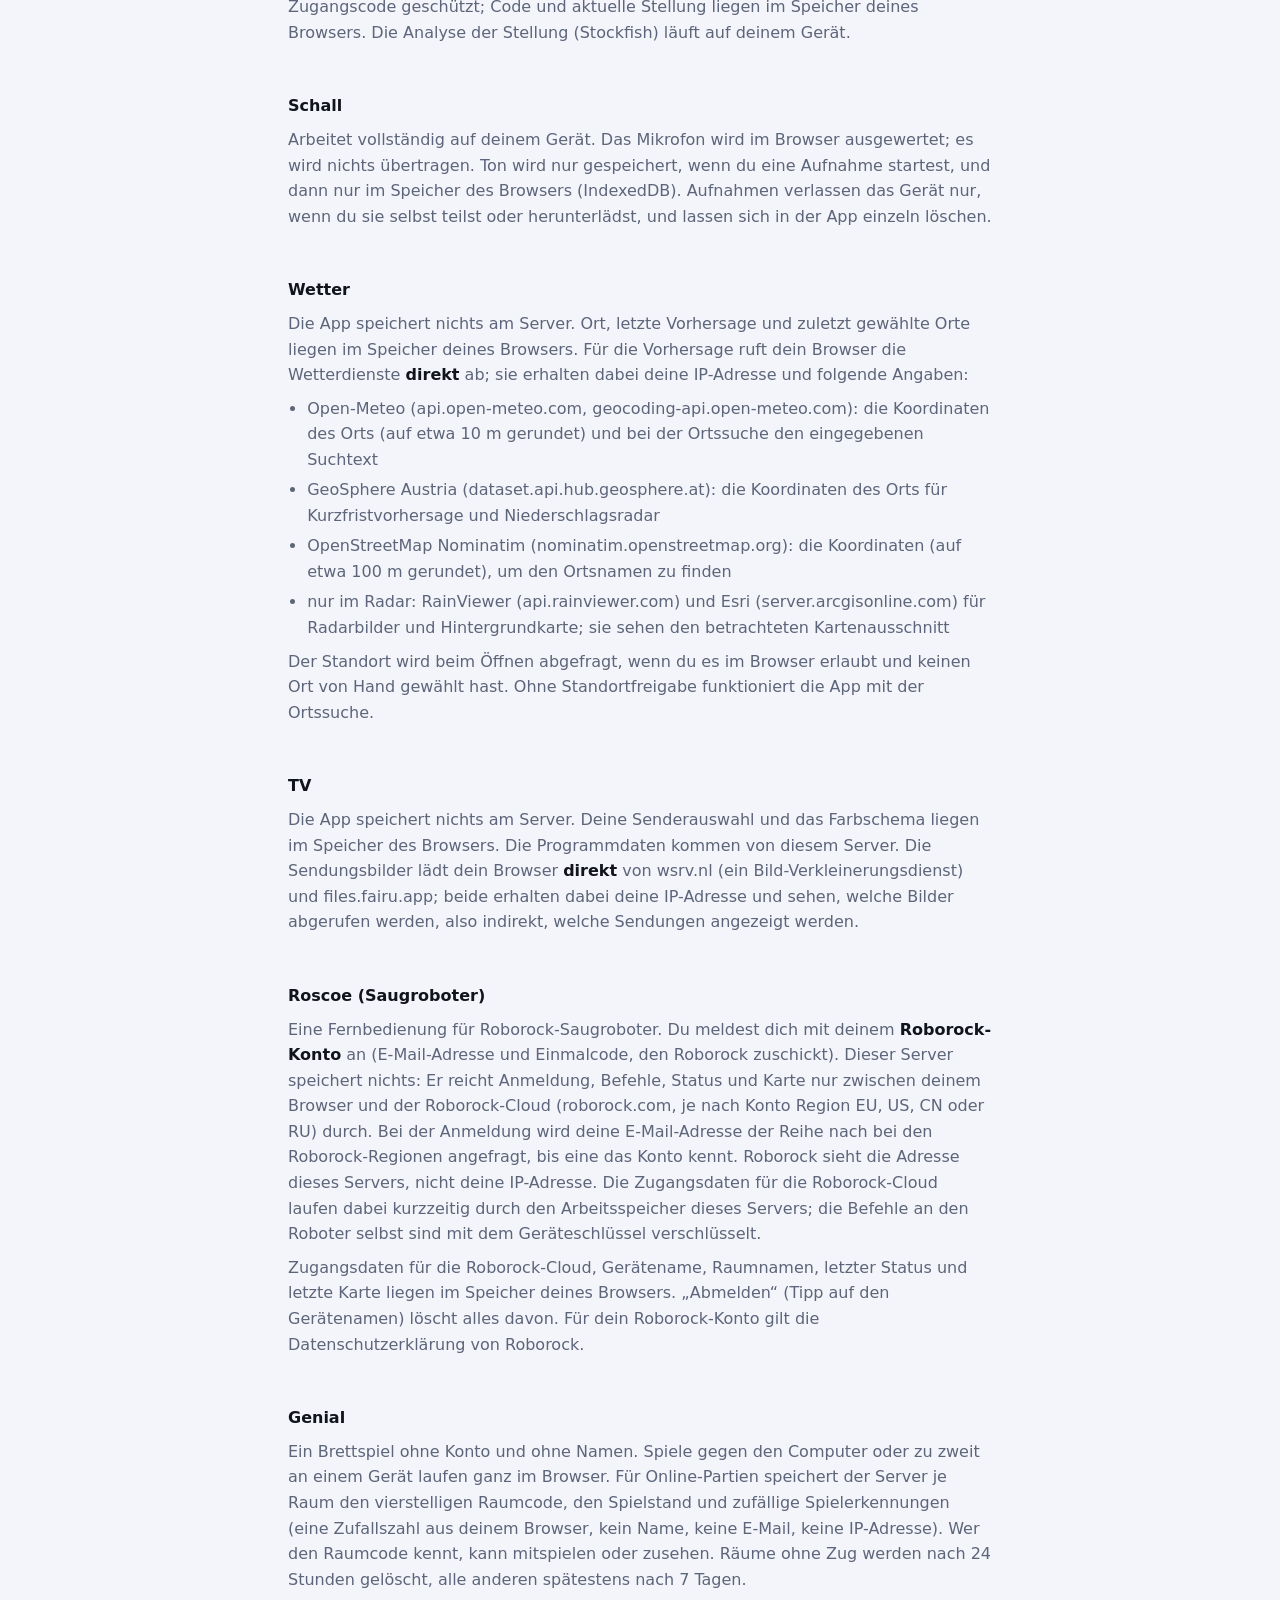
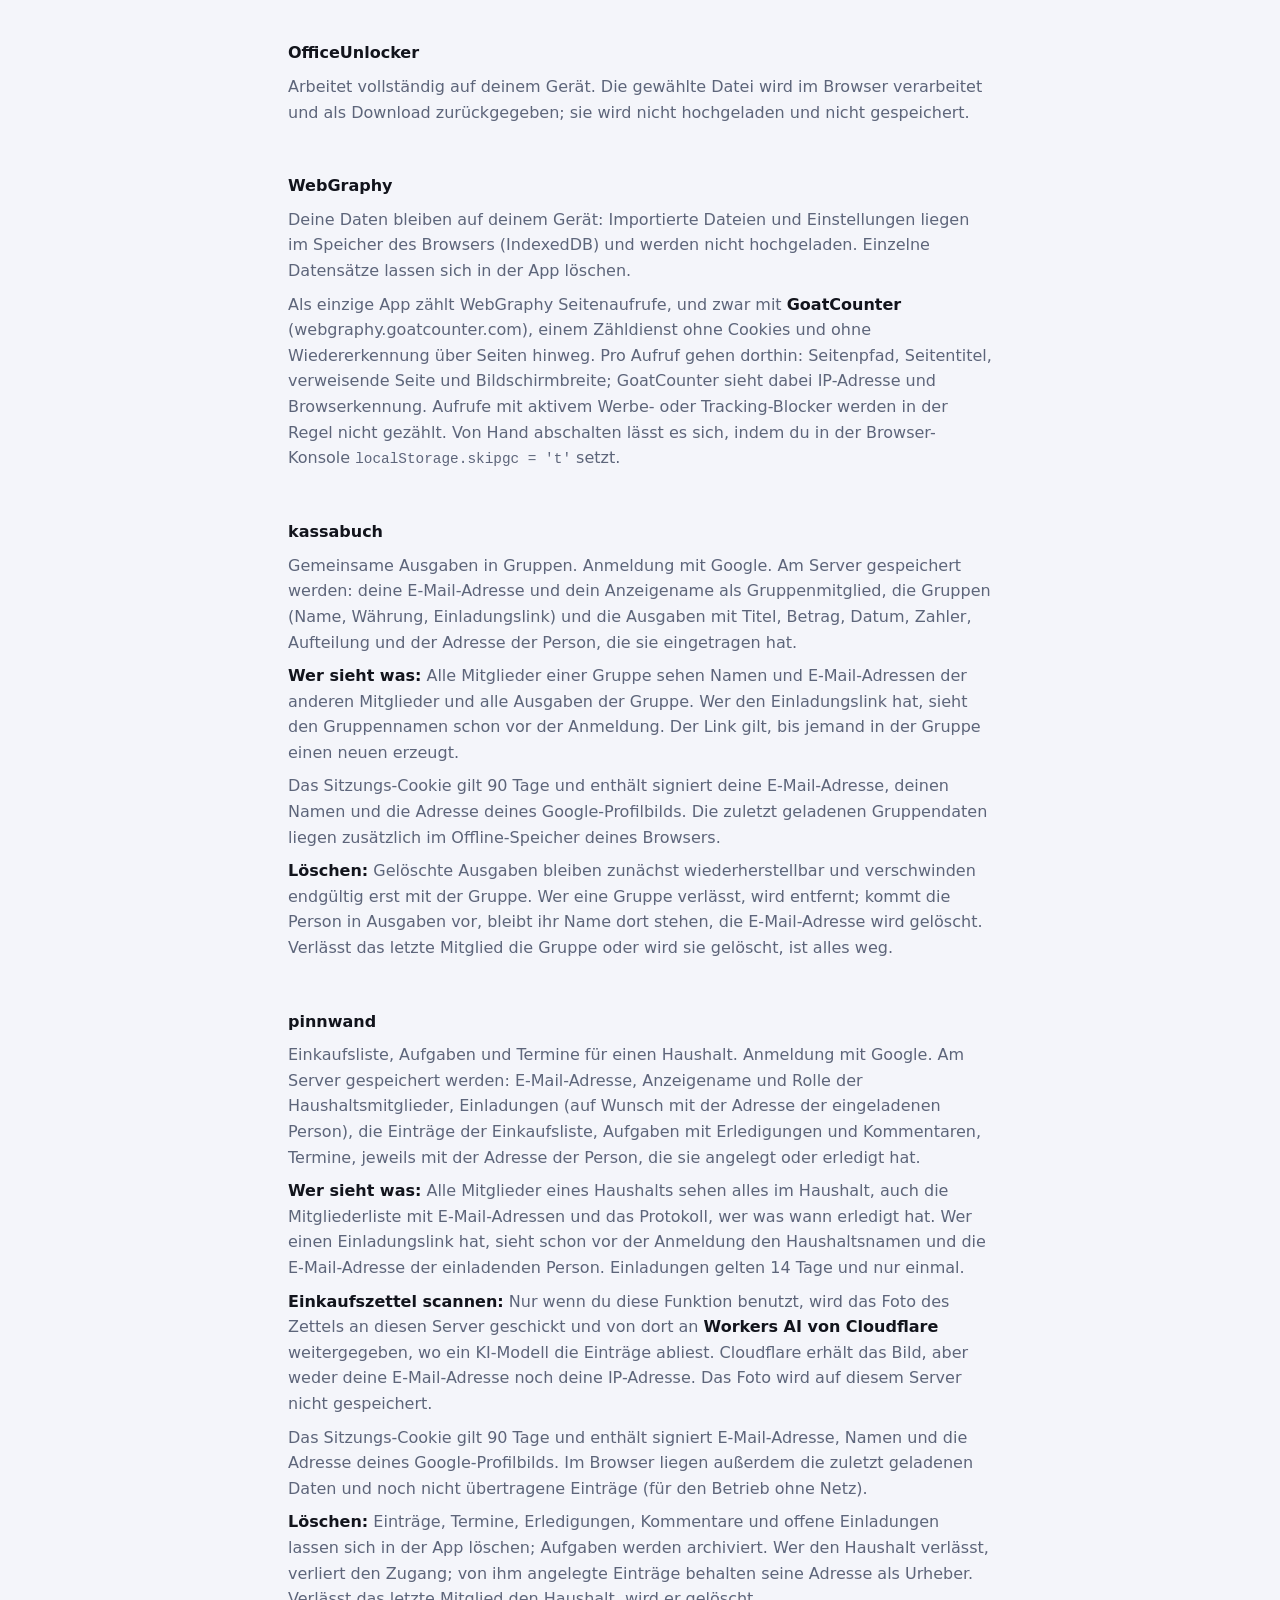
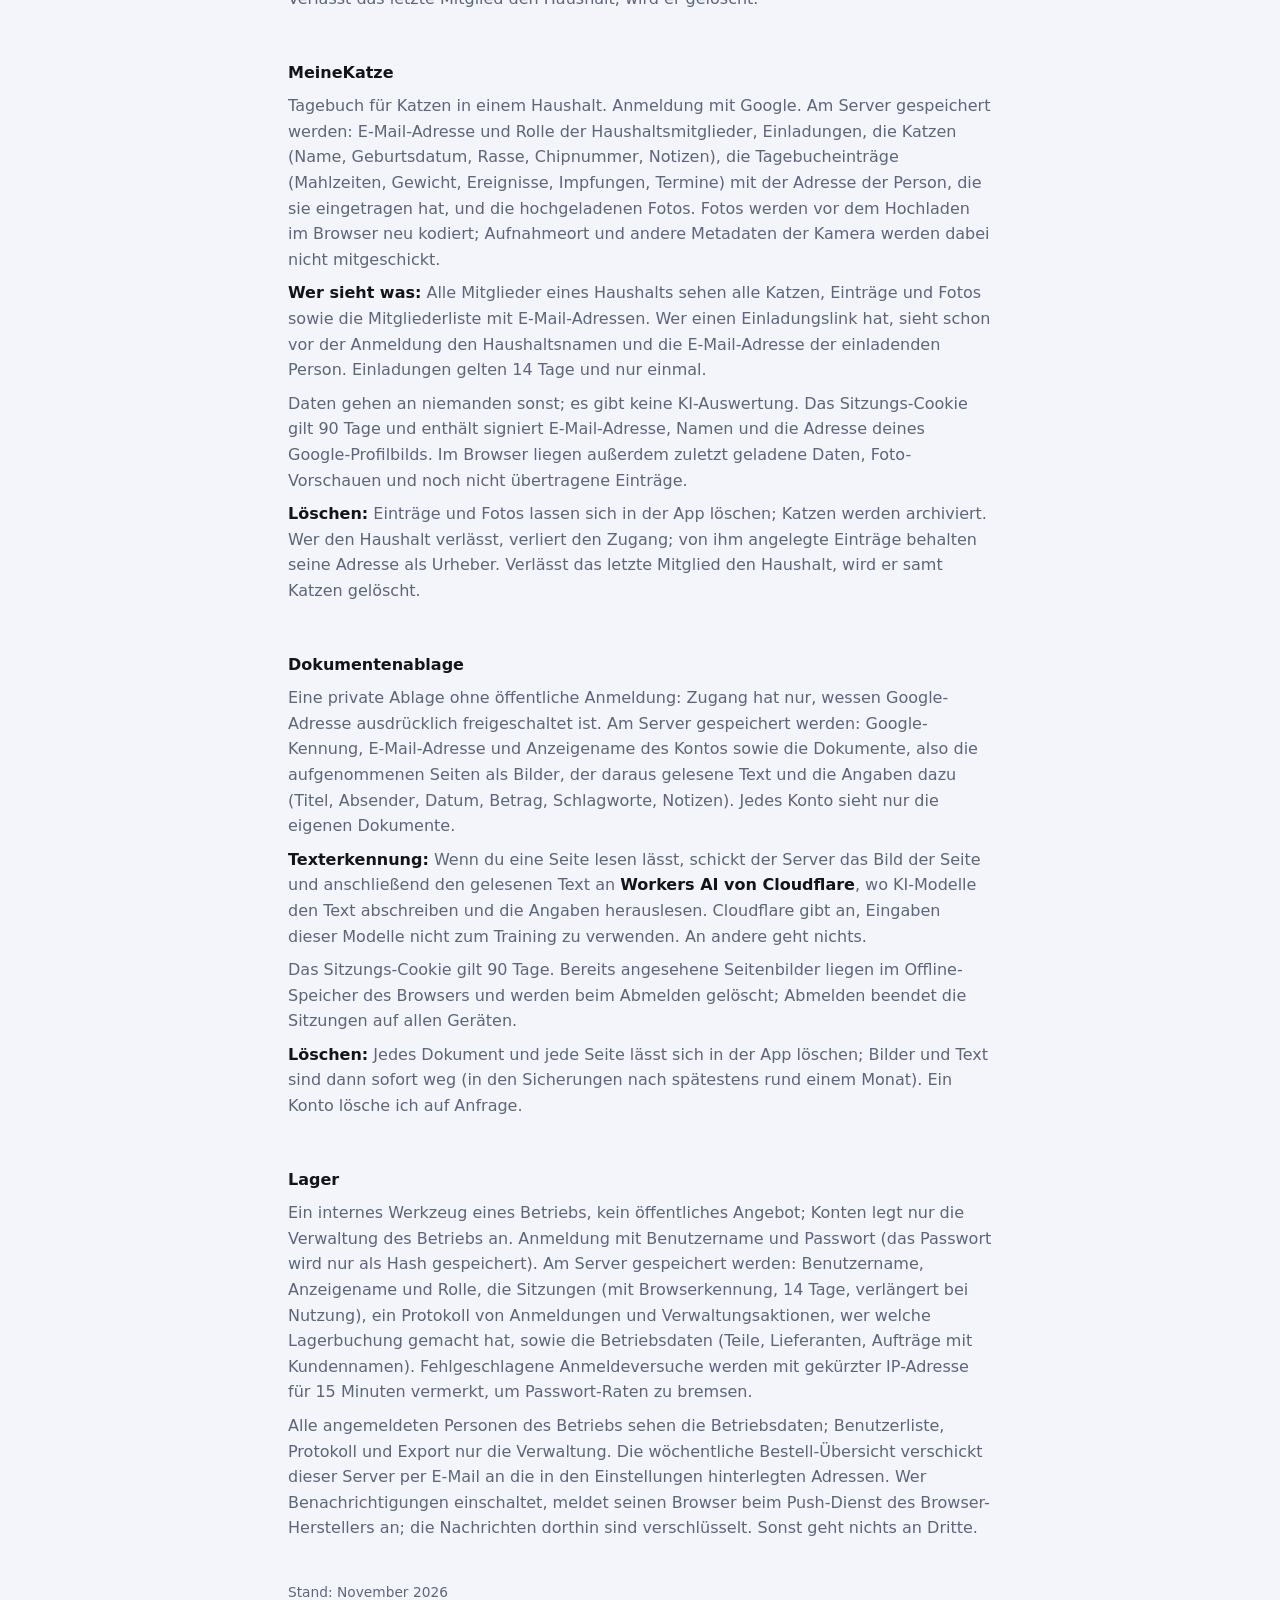
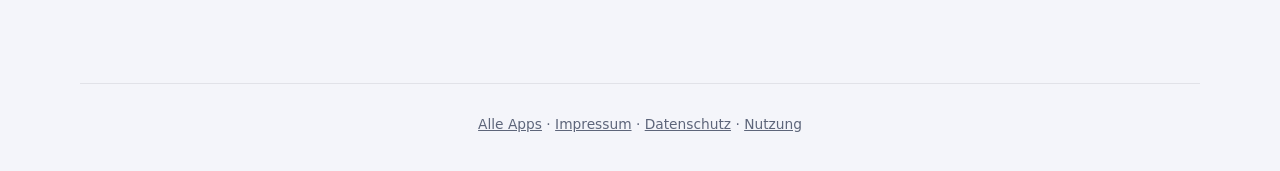
==== commit 31eb25c9: "Privacy notice: describe the access log" ====
--- a/krisperapps.de/datenschutz/index.html
+++ b/krisperapps.de/datenschutz/index.html
@@ -27,7 +27,8 @@
 <h2>Was für alle Apps gilt</h2>
 <h3>Server</h3>
 <p>Diese Seite und die Apps liegen auf einem gemieteten Server der Hetzner Online GmbH in Nürnberg, Deutschland. Hetzner ist dabei Auftragsverarbeiter.</p>
-<p>Beim Aufruf überträgt dein Browser technisch notwendig deine IP-Adresse. Der Webserver führt <strong>kein Zugriffsprotokoll</strong>; die Adresse wird nicht gespeichert. Apps mit Anmeldung halten sie kurzzeitig im Arbeitsspeicher, um Missbrauch zu begrenzen (zum Beispiel zu viele Anmeldeversuche).</p>
+<p>Der Webserver protokolliert jeden Aufruf: IP-Adresse, Zeitpunkt, aufgerufene Adresse (ohne Abfrage-Parameter), Antwortcode, Browserkennung und die Seite, von der du gekommen bist. Cookies und Anmeldedaten werden nicht protokolliert. Das Protokoll dient der Sicherheit (Angriffe erkennen und abwehren) und einer einfachen Zugriffsstatistik. Es wird einmal im Monat ausgewertet und danach gelöscht; übrig bleibt nur eine Zusammenfassung ohne IP-Adressen (Aufrufe je App, Länder, verweisende Seiten). Das Land wird am Server selbst aus der IP-Adresse bestimmt; dafür geht nichts an einen anderen Dienst.</p>
+<p>Apps mit Anmeldung halten die IP-Adresse außerdem kurzzeitig im Arbeitsspeicher, um Missbrauch zu begrenzen (zum Beispiel zu viele Anmeldeversuche).</p>
 
 <h3>Cookies und Speicher im Browser</h3>
 <p>Die Startseite setzt keine Cookies. Apps mit Anmeldung setzen ein technisch notwendiges Sitzungs-Cookie, das die Anmeldung trägt, und während der Anmeldung bei Google für höchstens zehn Minuten Hilfs-Cookies für den sicheren Ablauf. Viele Apps legen Einstellungen und Inhalte im Speicher deines Browsers ab (localStorage, IndexedDB) und sich selbst im Offline-Speicher, damit sie ohne Netz funktionieren. Das bleibt auf deinem Gerät und lässt sich über die Browser-Einstellungen („Websitedaten löschen“) entfernen.</p>
@@ -45,7 +46,7 @@
 <p>Von den Datenbanken der Apps, die etwas am Server speichern, gibt es tägliche Sicherungskopien auf demselben Server; die 30 neuesten bleiben erhalten. Gelöschte Daten verschwinden damit nach spätestens rund einem Monat auch aus den Sicherungen.</p>
 
 <h3>Rechtsgrundlagen</h3>
-<p>Soweit Apps personenbezogene Daten verarbeiten, geschieht das, um dir die App bereitzustellen, die du nutzt (Art. 6 Abs. 1 lit. b DSGVO), und für den sicheren Betrieb (Art. 6 Abs. 1 lit. f DSGVO).</p>
+<p>Soweit Apps personenbezogene Daten verarbeiten, geschieht das, um dir die App bereitzustellen, die du nutzt (Art. 6 Abs. 1 lit. b DSGVO), und für den sicheren Betrieb und die Zugriffsstatistik (berechtigtes Interesse, Art. 6 Abs. 1 lit. f DSGVO).</p>
 
 <h2>Deine Rechte</h2>
 <p>Du hast das Recht auf Auskunft, Berichtigung, Löschung, Einschränkung der Verarbeitung, Datenübertragbarkeit und Widerspruch. Eine Nachricht an <a href="mailto:kontakt@krisperapps.de">kontakt@krisperapps.de</a> genügt; ein Konto samt Inhalten lösche ich auf Wunsch. Außerdem kannst du dich bei der <a href="https://www.dsb.gv.at/" rel="noopener">Österreichischen Datenschutzbehörde</a> beschweren.</p>
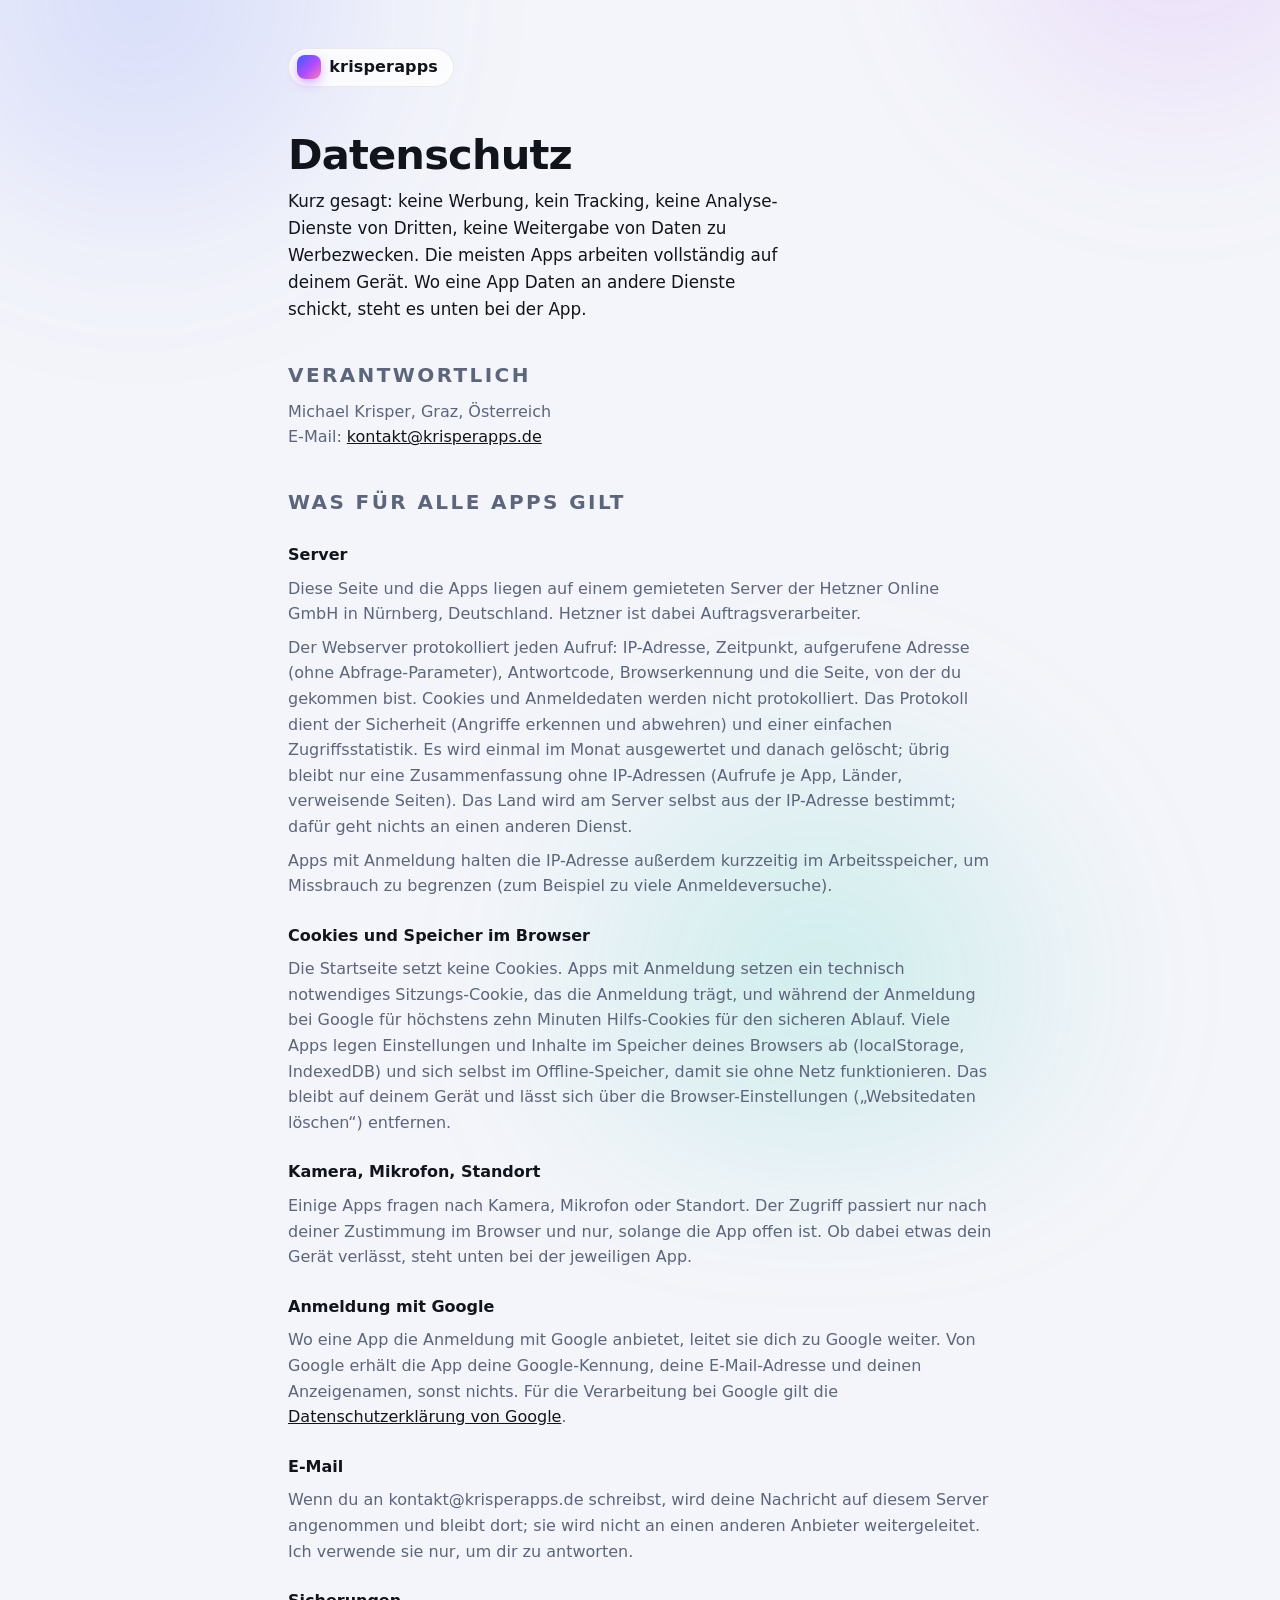
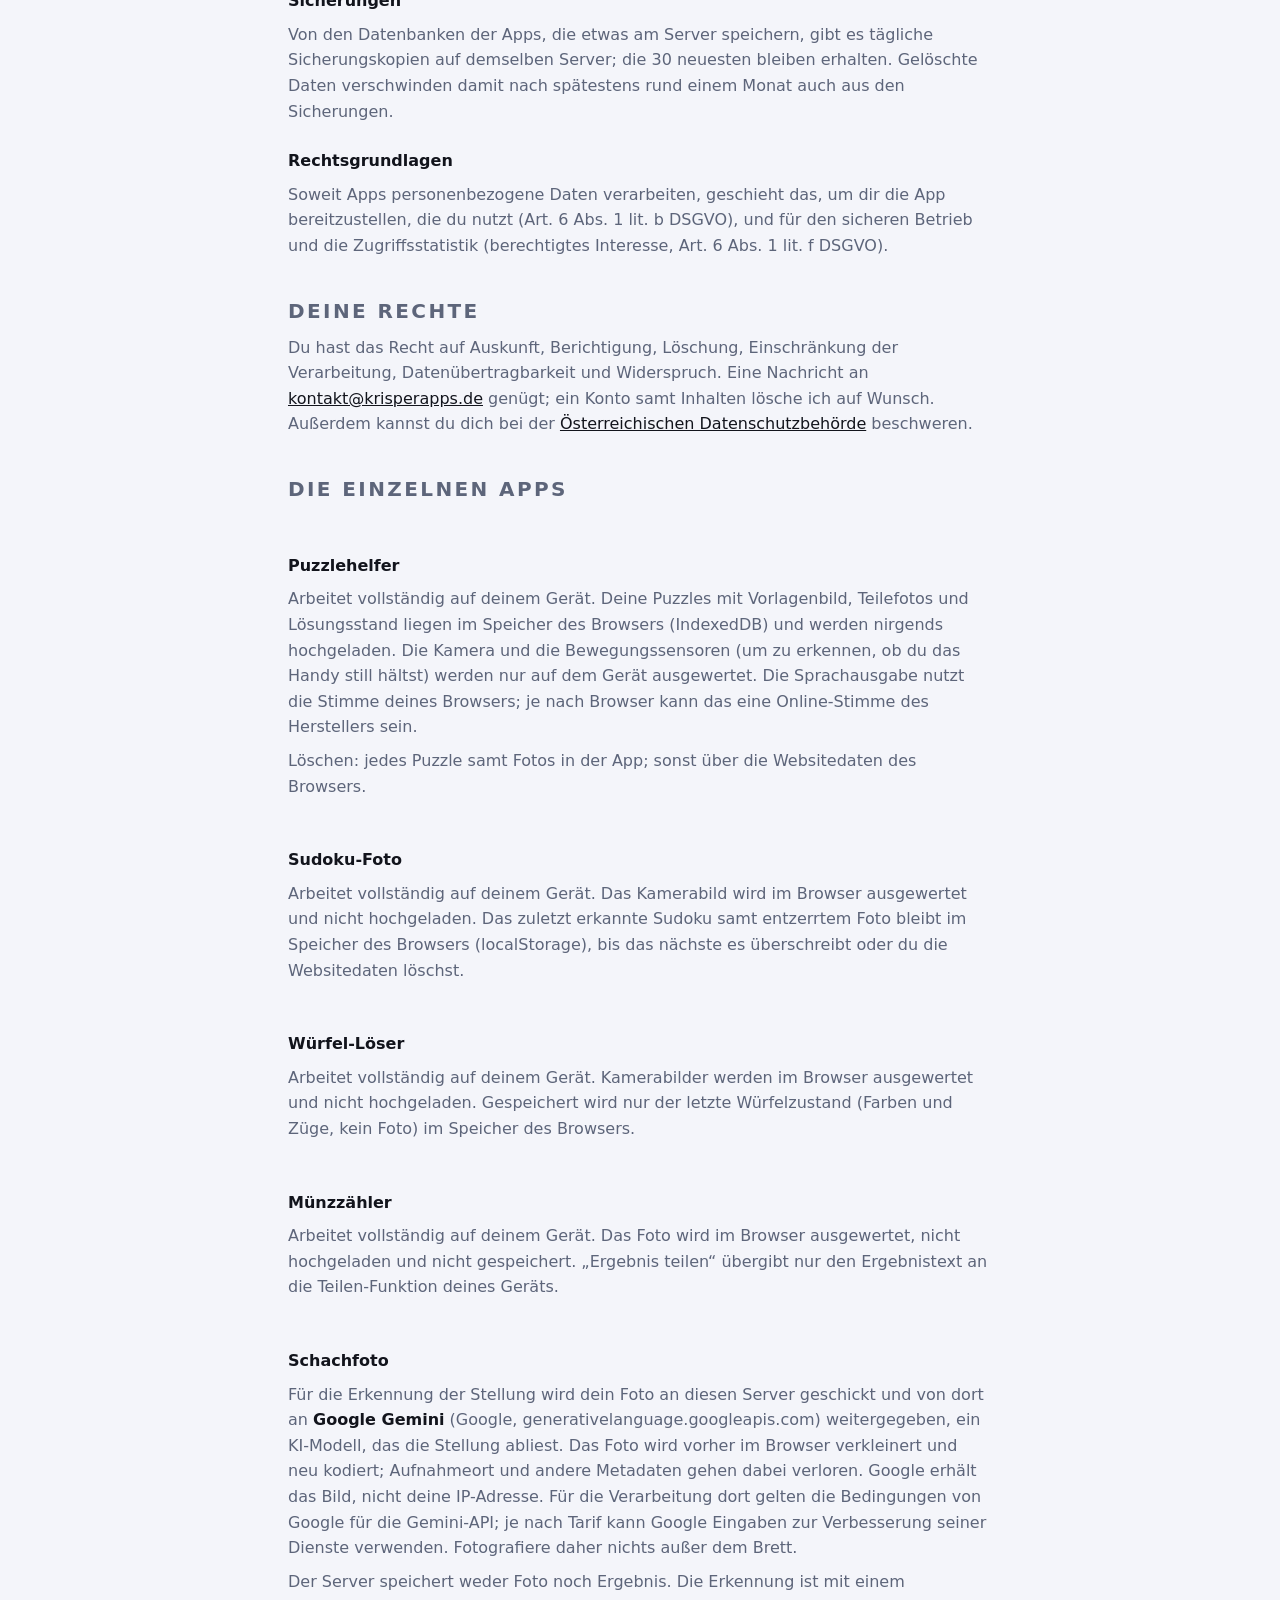
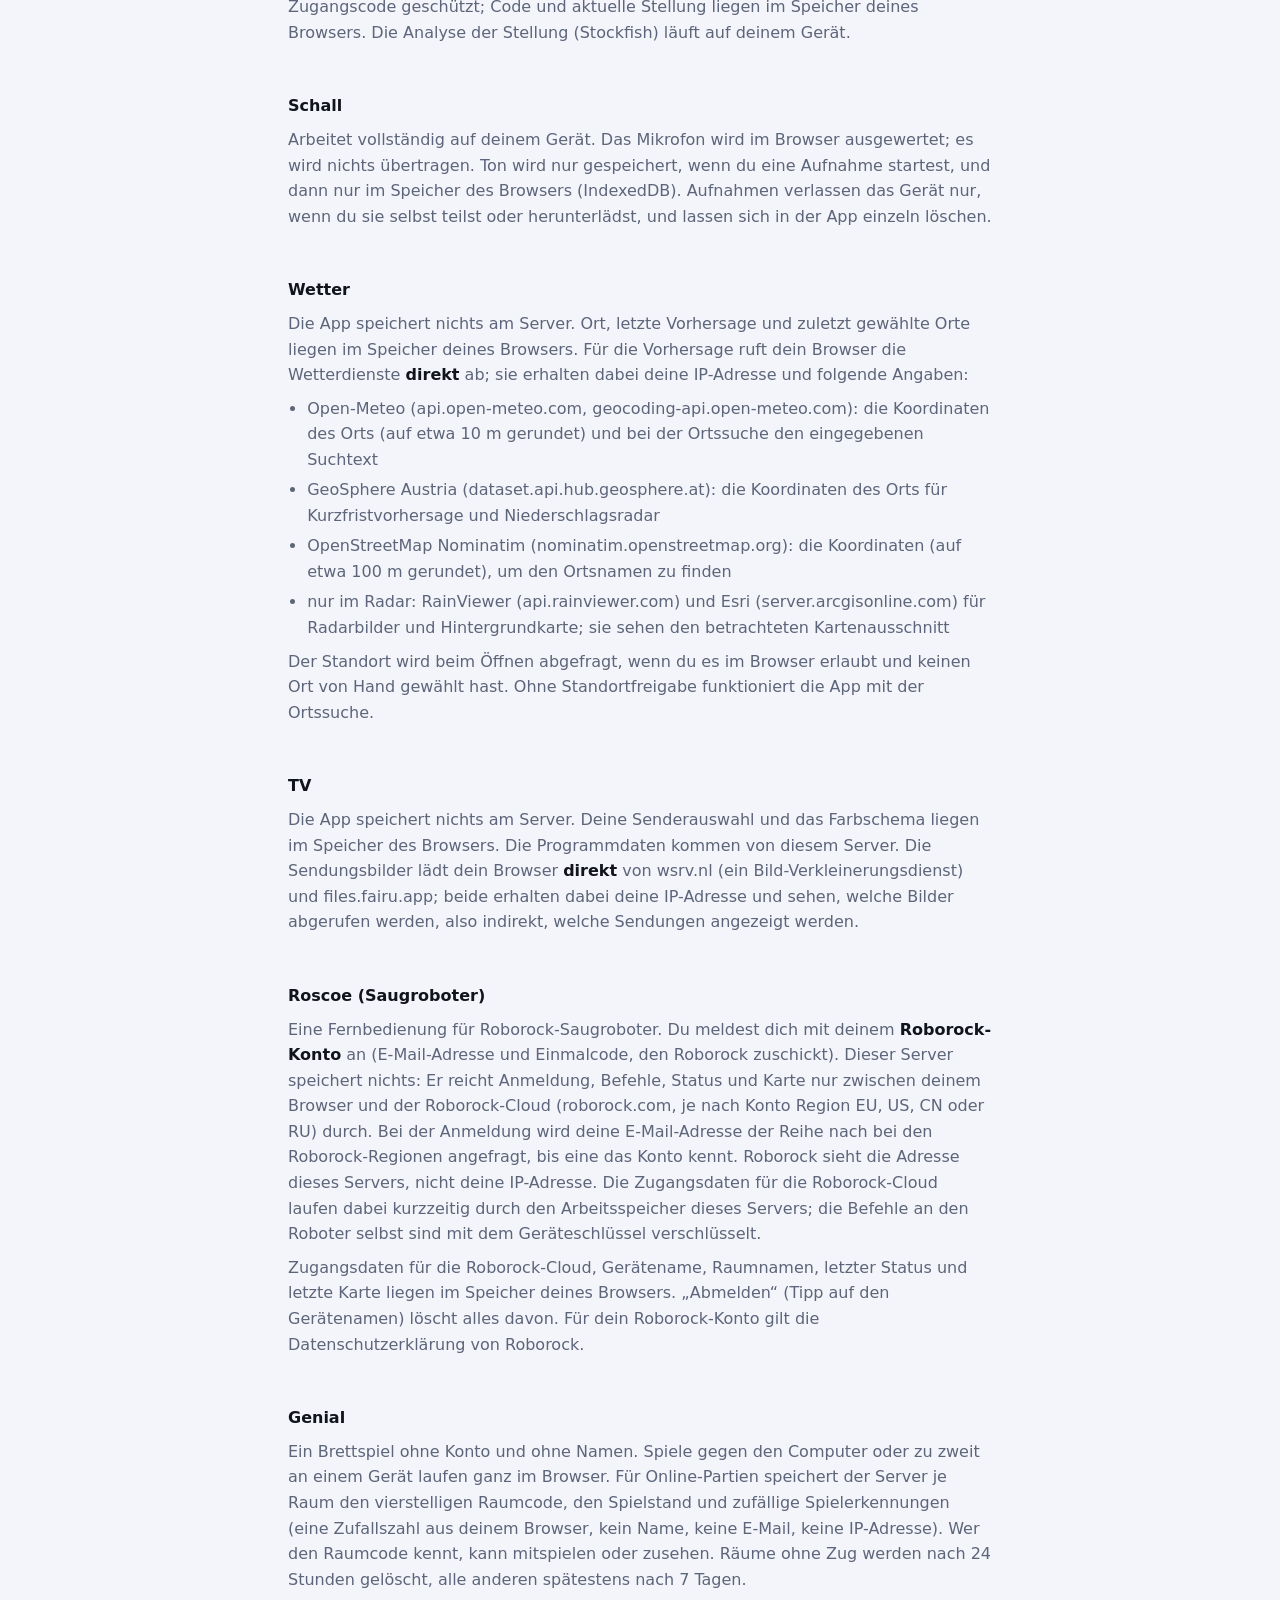
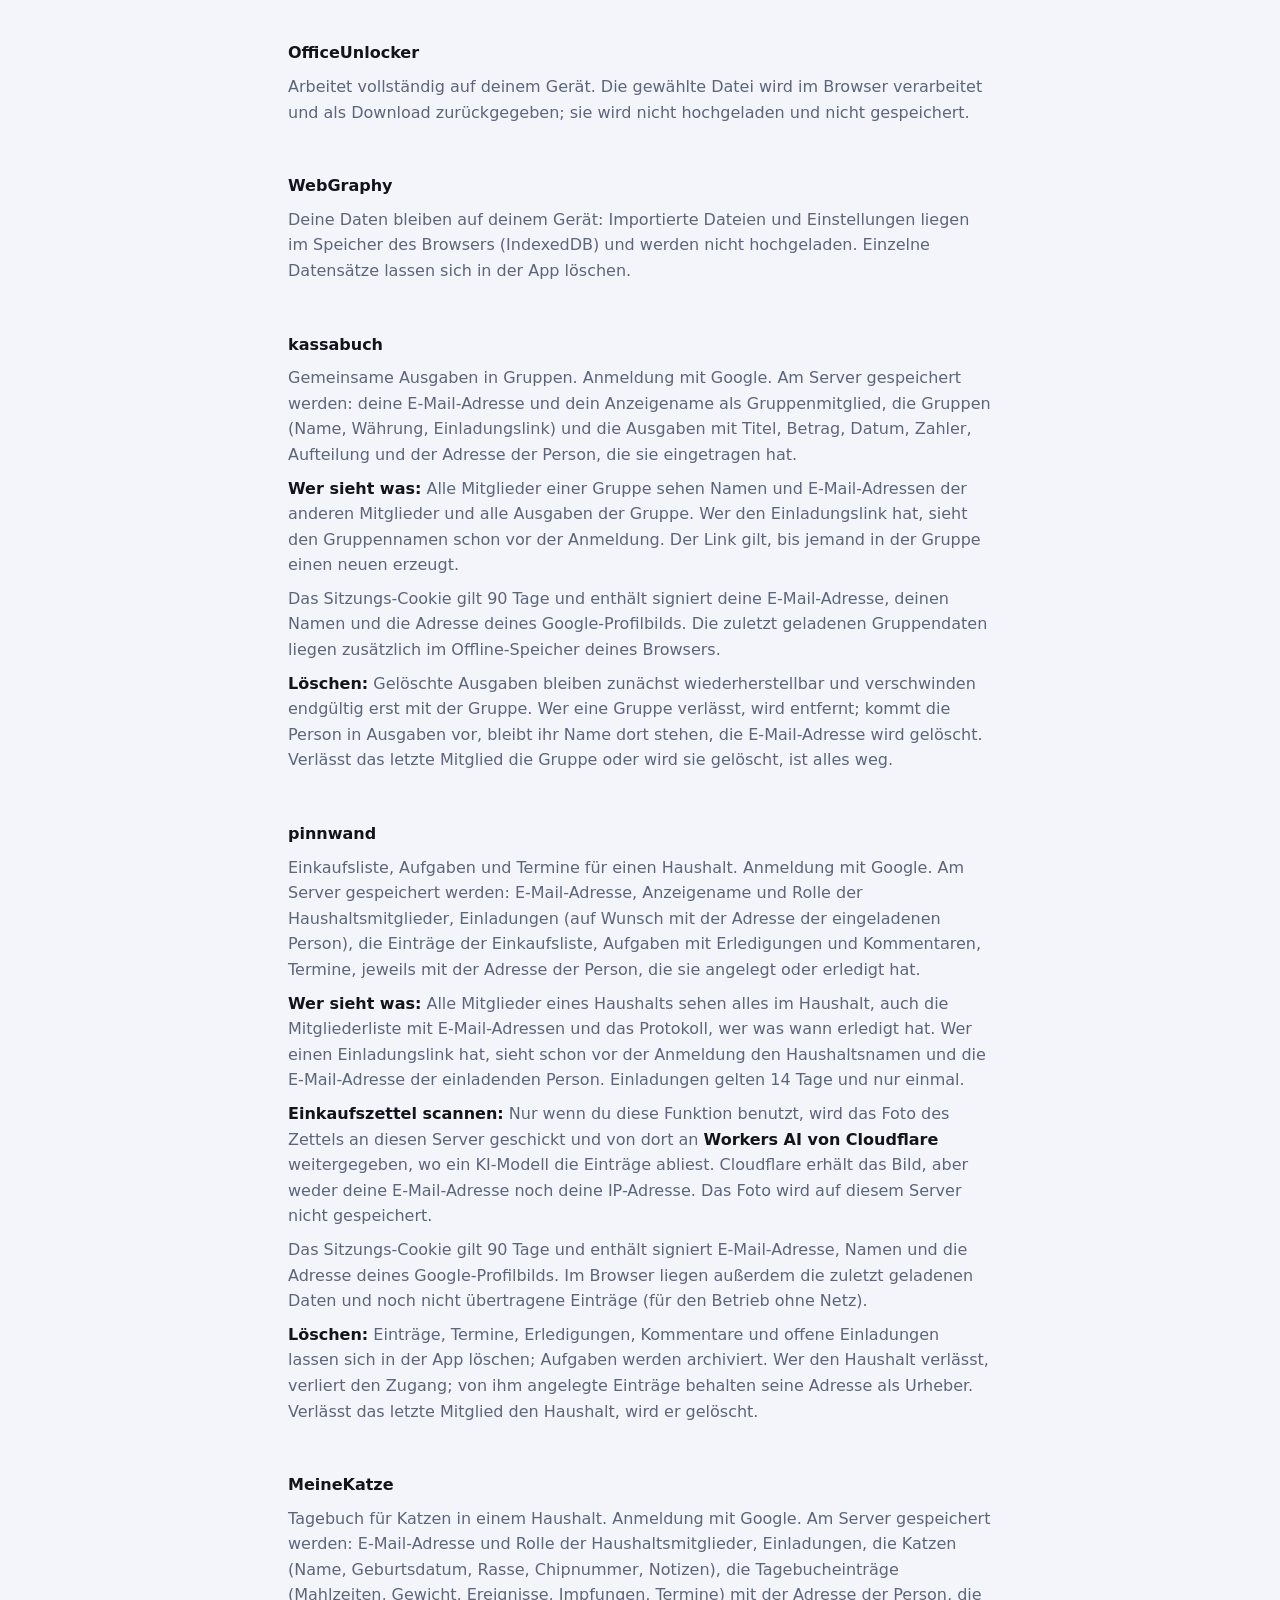
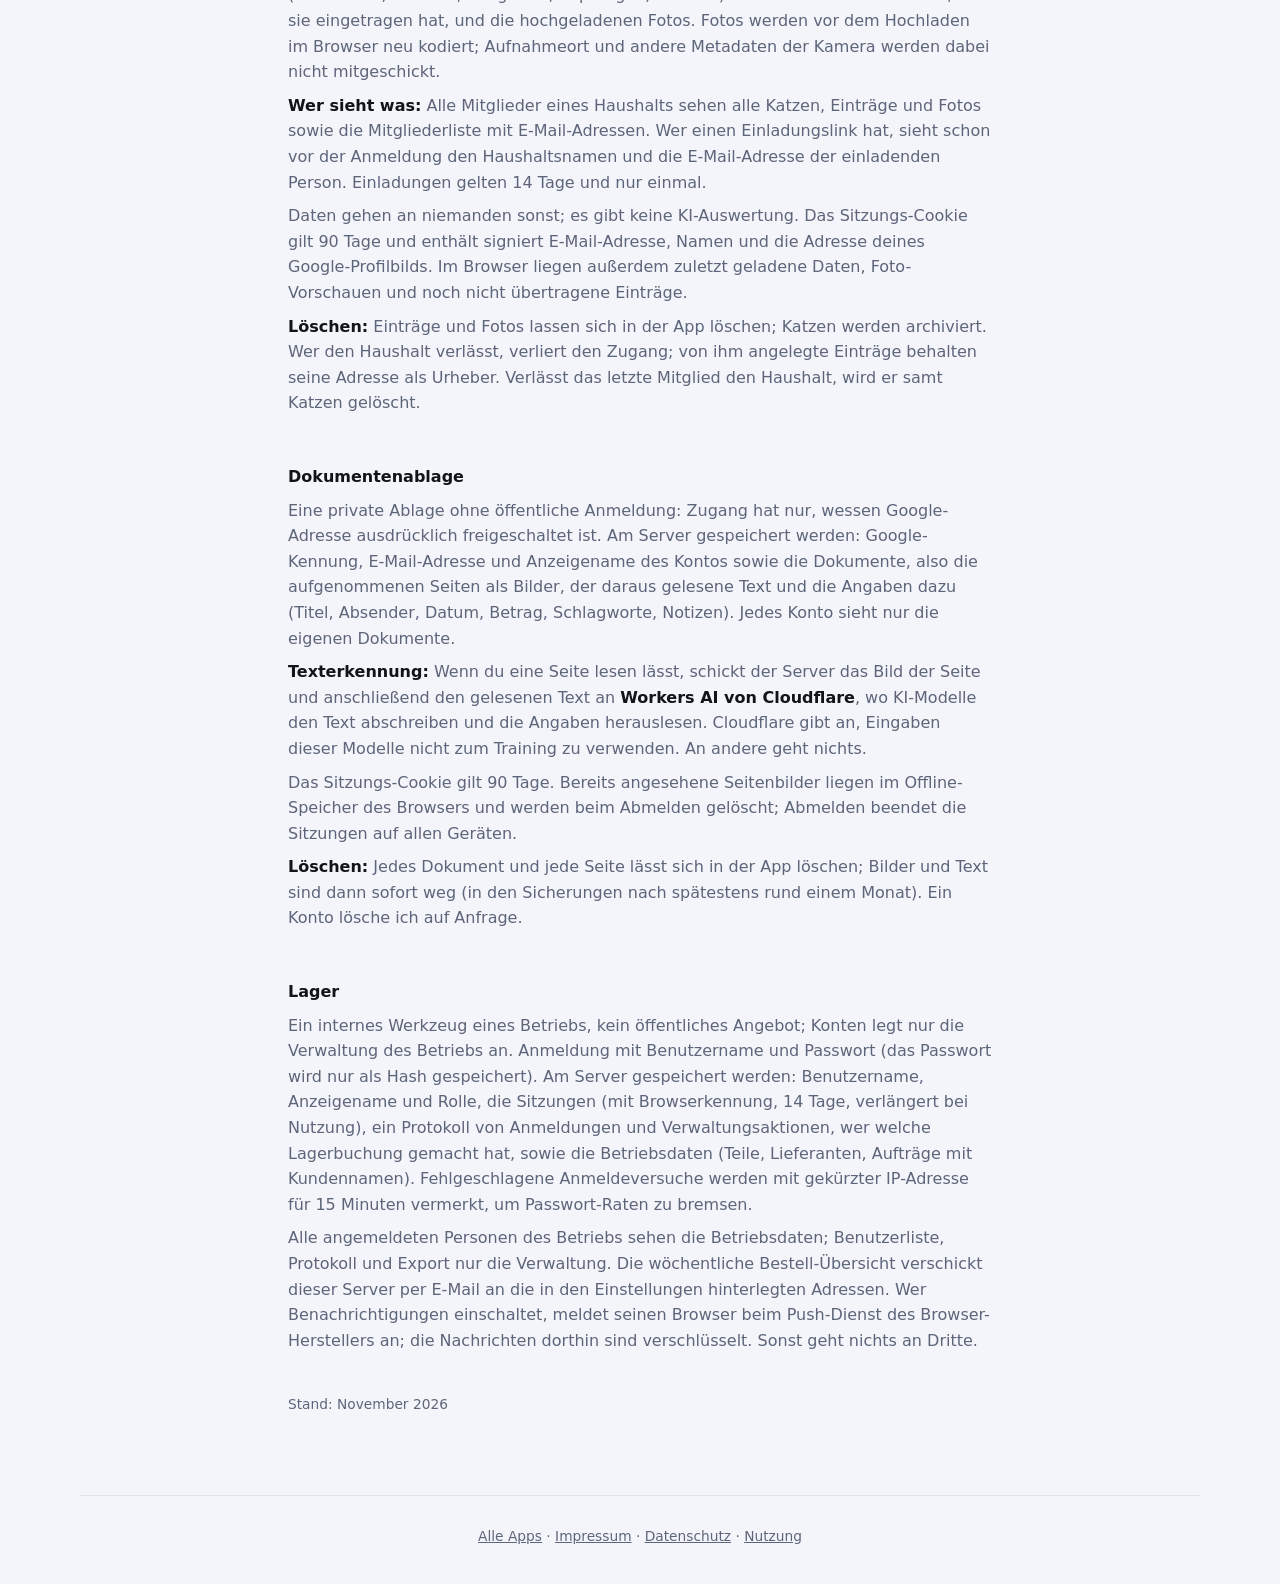
==== commit 3d6702bb: "Privacy notice: WebGraphy no longer counts page views" ====
--- a/krisperapps.de/datenschutz/index.html
+++ b/krisperapps.de/datenschutz/index.html
@@ -19,7 +19,7 @@
 
 <main class="legal">
 <h1>Datenschutz</h1>
-<p class="lead">Kurz gesagt: keine Werbung, kein Tracking über Seiten hinweg, keine Weitergabe von Daten zu Werbezwecken. Die meisten Apps arbeiten vollständig auf deinem Gerät. Wo eine App Daten an andere Dienste schickt, steht es unten bei der App.</p>
+<p class="lead">Kurz gesagt: keine Werbung, kein Tracking, keine Analyse-Dienste von Dritten, keine Weitergabe von Daten zu Werbezwecken. Die meisten Apps arbeiten vollständig auf deinem Gerät. Wo eine App Daten an andere Dienste schickt, steht es unten bei der App.</p>
 
 <h2>Verantwortlich</h2>
 <p>Michael Krisper, Graz, Österreich<br>E-Mail: <a href="mailto:kontakt@krisperapps.de">kontakt@krisperapps.de</a></p>
@@ -109,7 +109,6 @@
 <section id="webgraphy">
 <h3>WebGraphy</h3>
 <p>Deine Daten bleiben auf deinem Gerät: Importierte Dateien und Einstellungen liegen im Speicher des Browsers (IndexedDB) und werden nicht hochgeladen. Einzelne Datensätze lassen sich in der App löschen.</p>
-<p>Als einzige App zählt WebGraphy Seitenaufrufe, und zwar mit <strong>GoatCounter</strong> (webgraphy.goatcounter.com), einem Zähldienst ohne Cookies und ohne Wiedererkennung über Seiten hinweg. Pro Aufruf gehen dorthin: Seitenpfad, Seitentitel, verweisende Seite und Bildschirmbreite; GoatCounter sieht dabei IP-Adresse und Browserkennung. Aufrufe mit aktivem Werbe- oder Tracking-Blocker werden in der Regel nicht gezählt. Von Hand abschalten lässt es sich, indem du in der Browser-Konsole <code>localStorage.skipgc = 't'</code> setzt.</p>
 </section>
 <section id="kassabuch">
 <h3>kassabuch</h3>
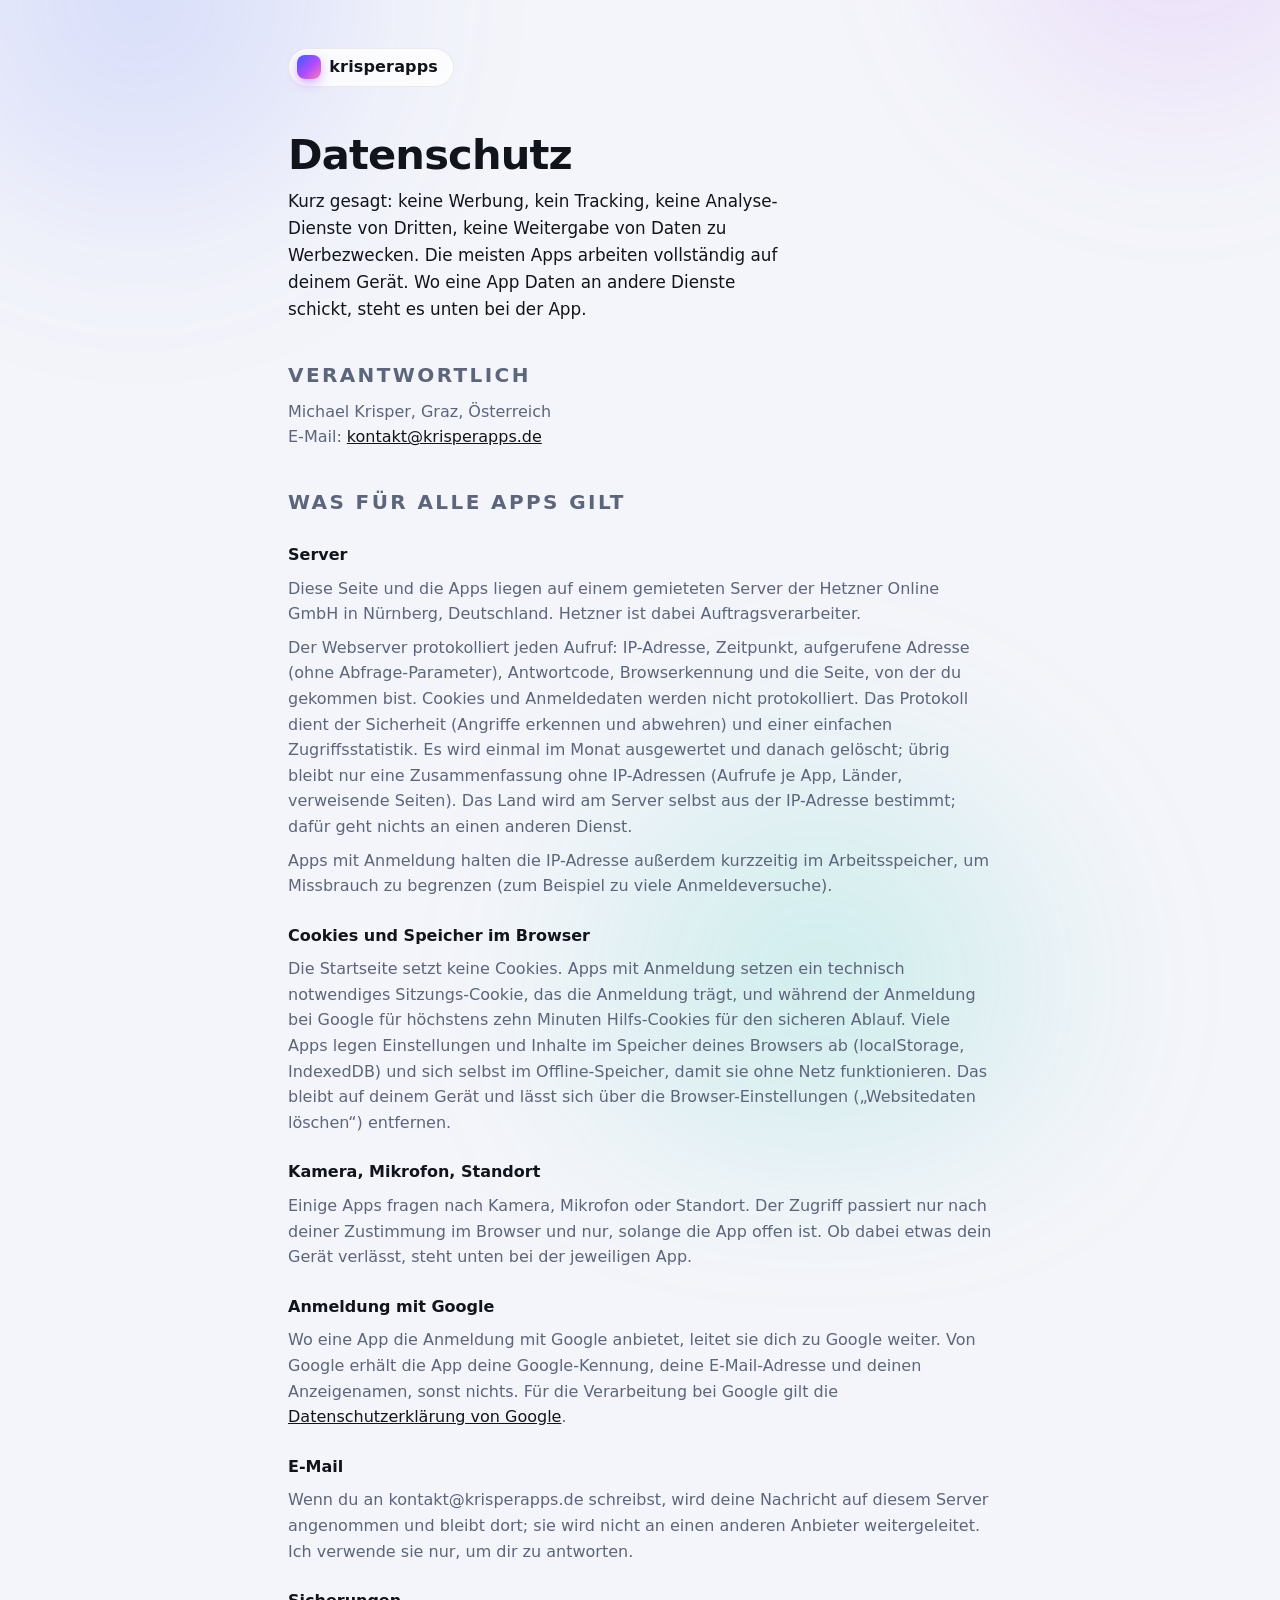
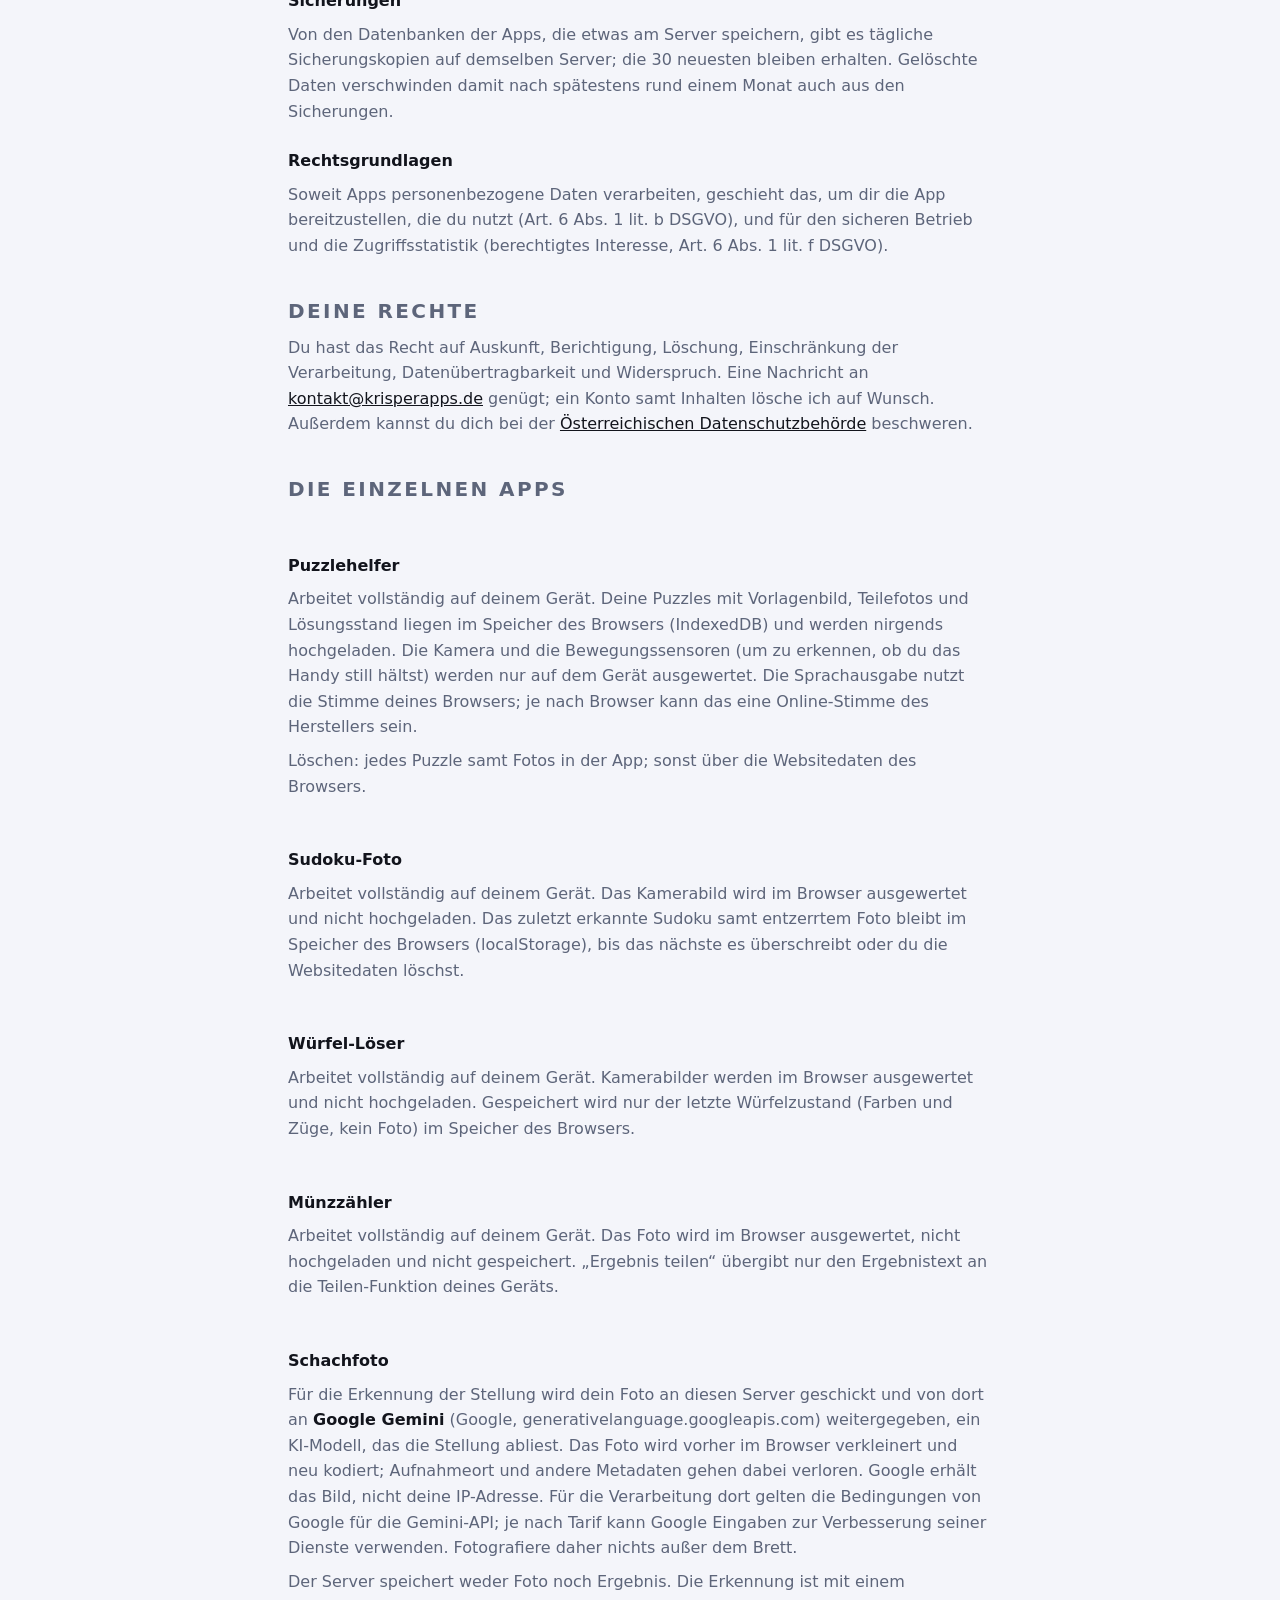
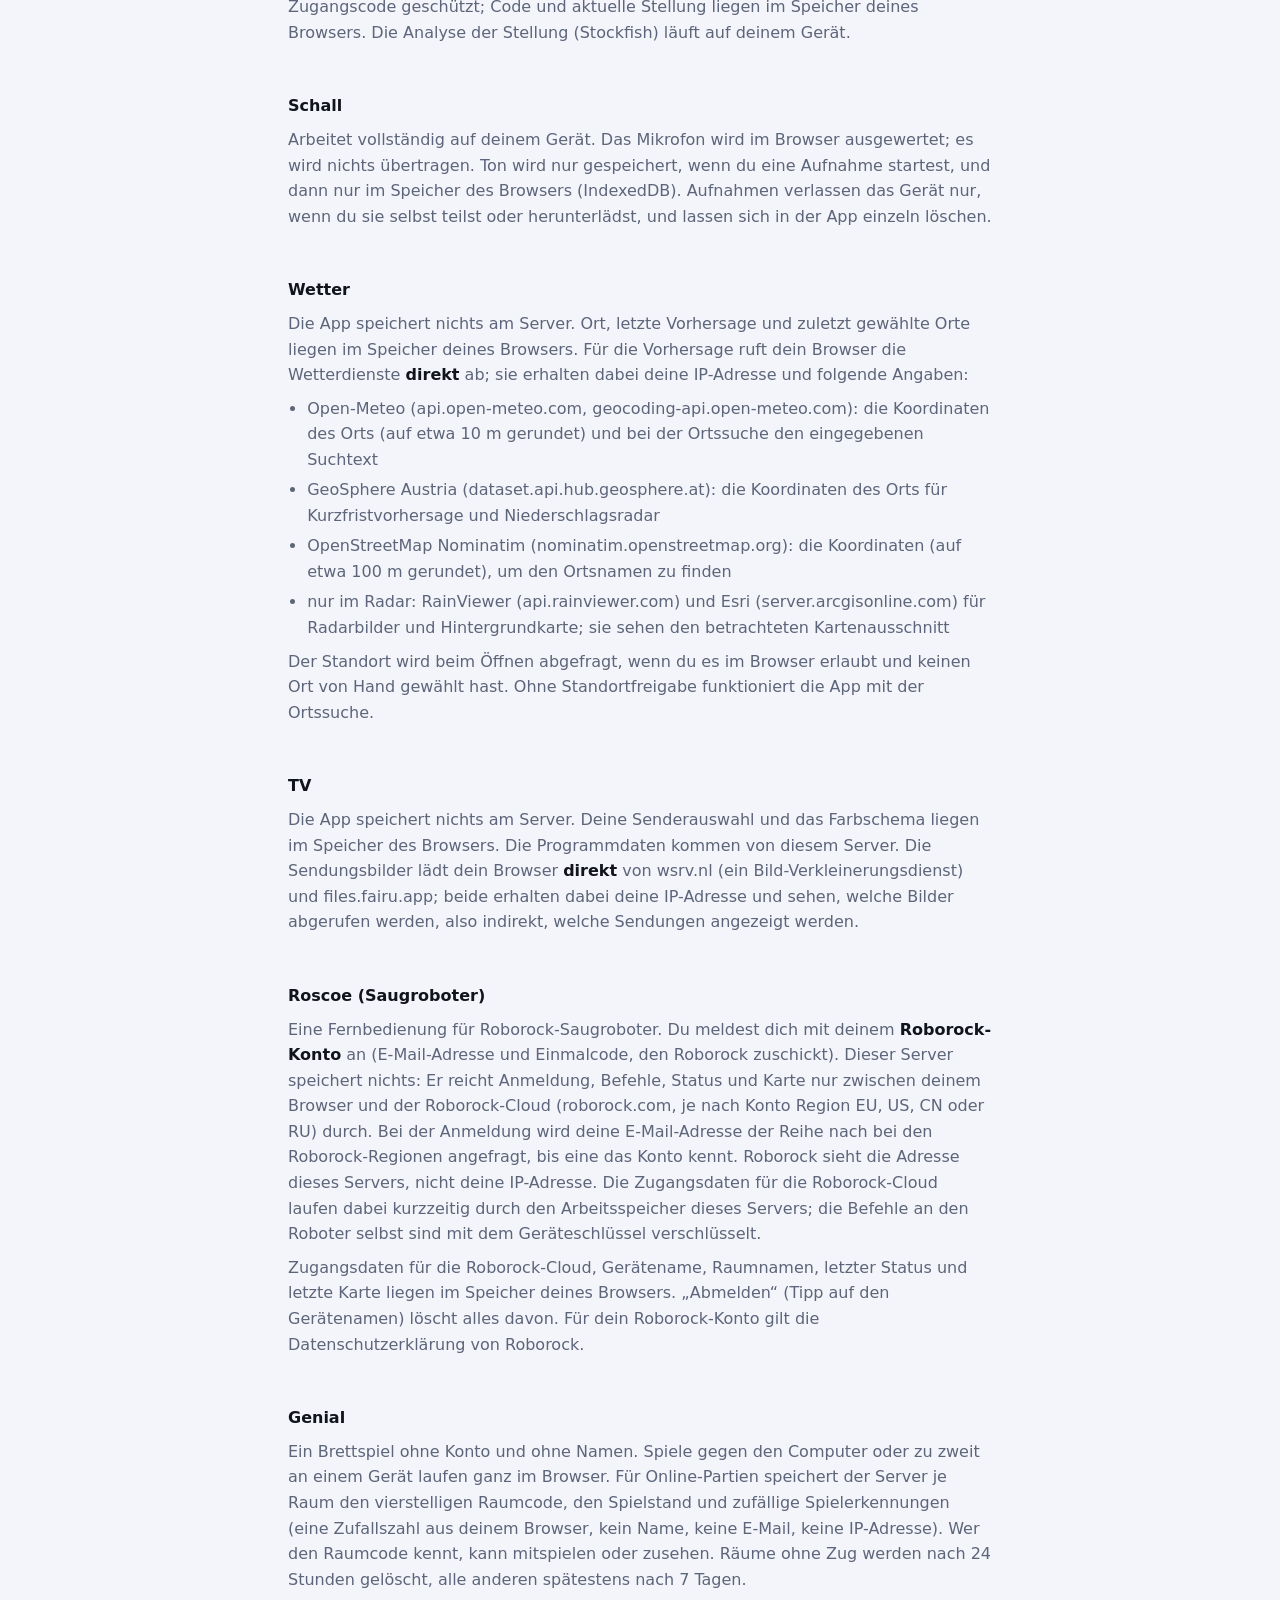
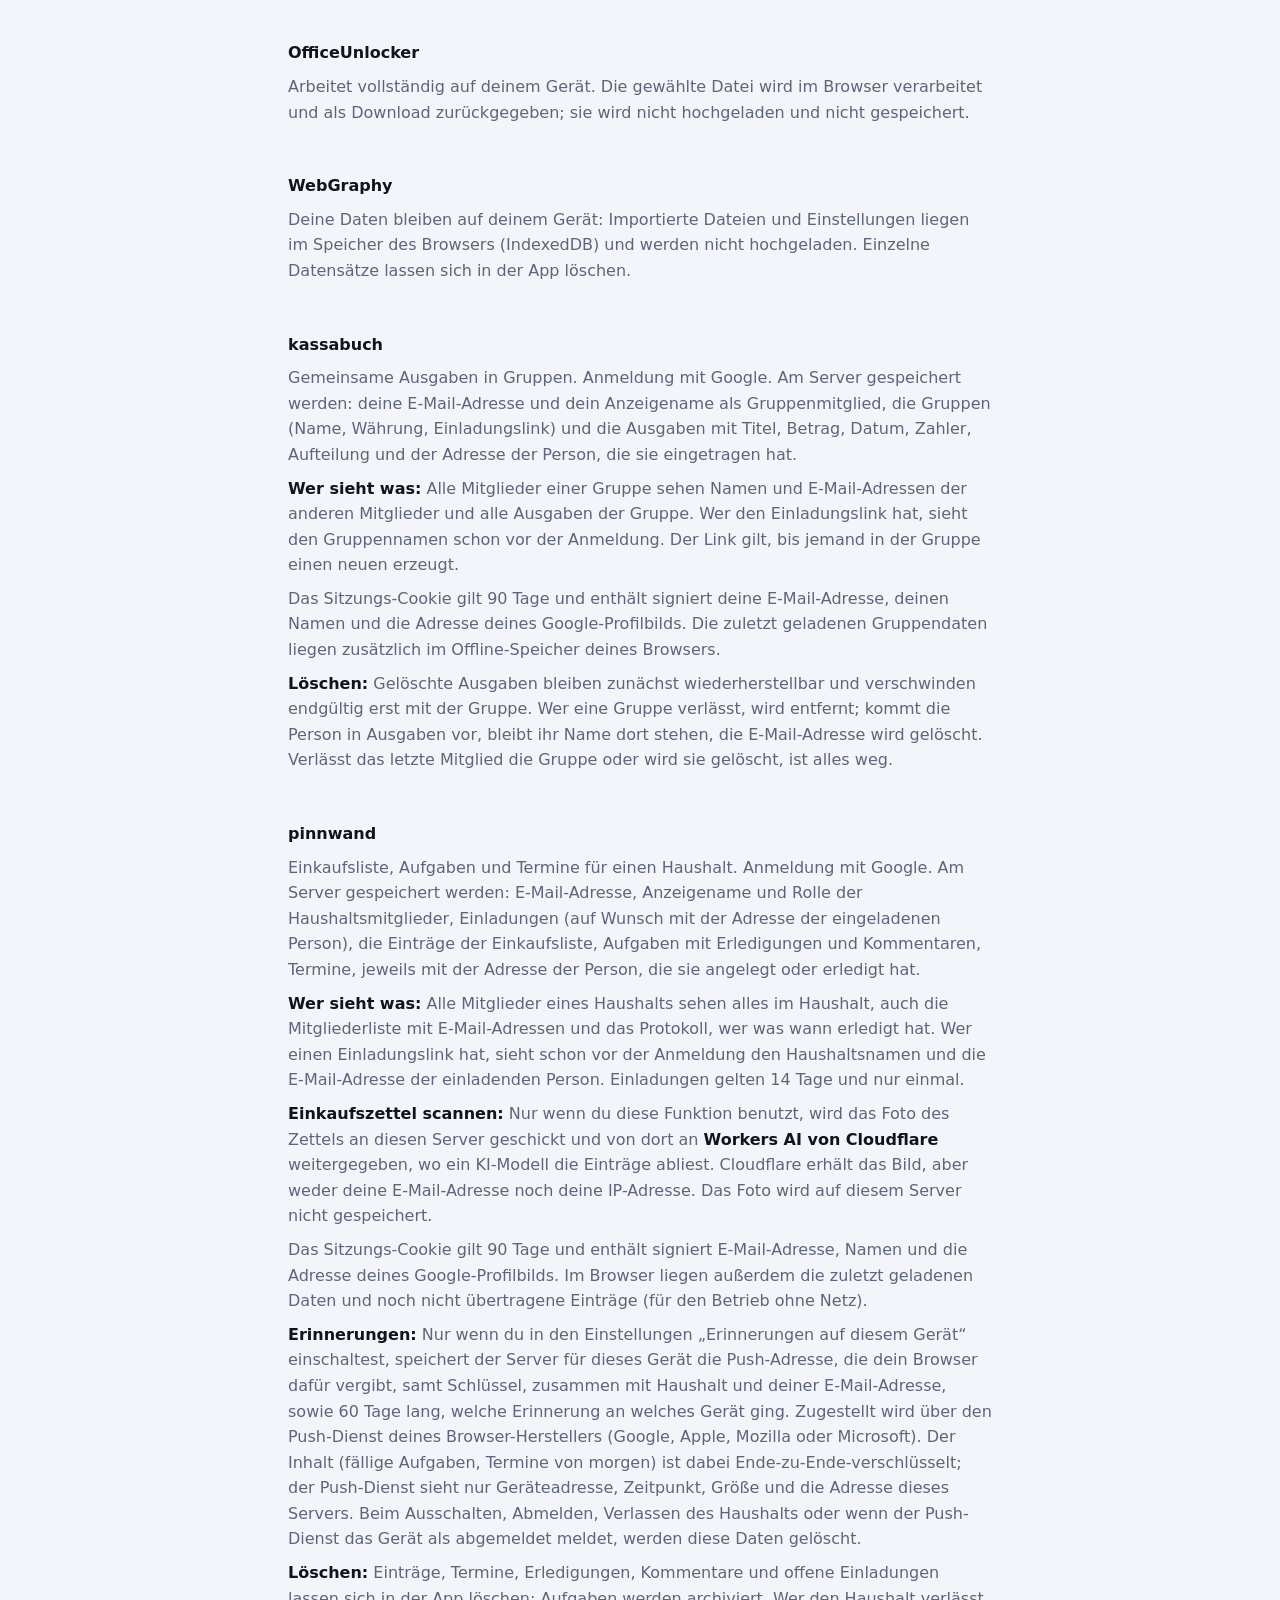
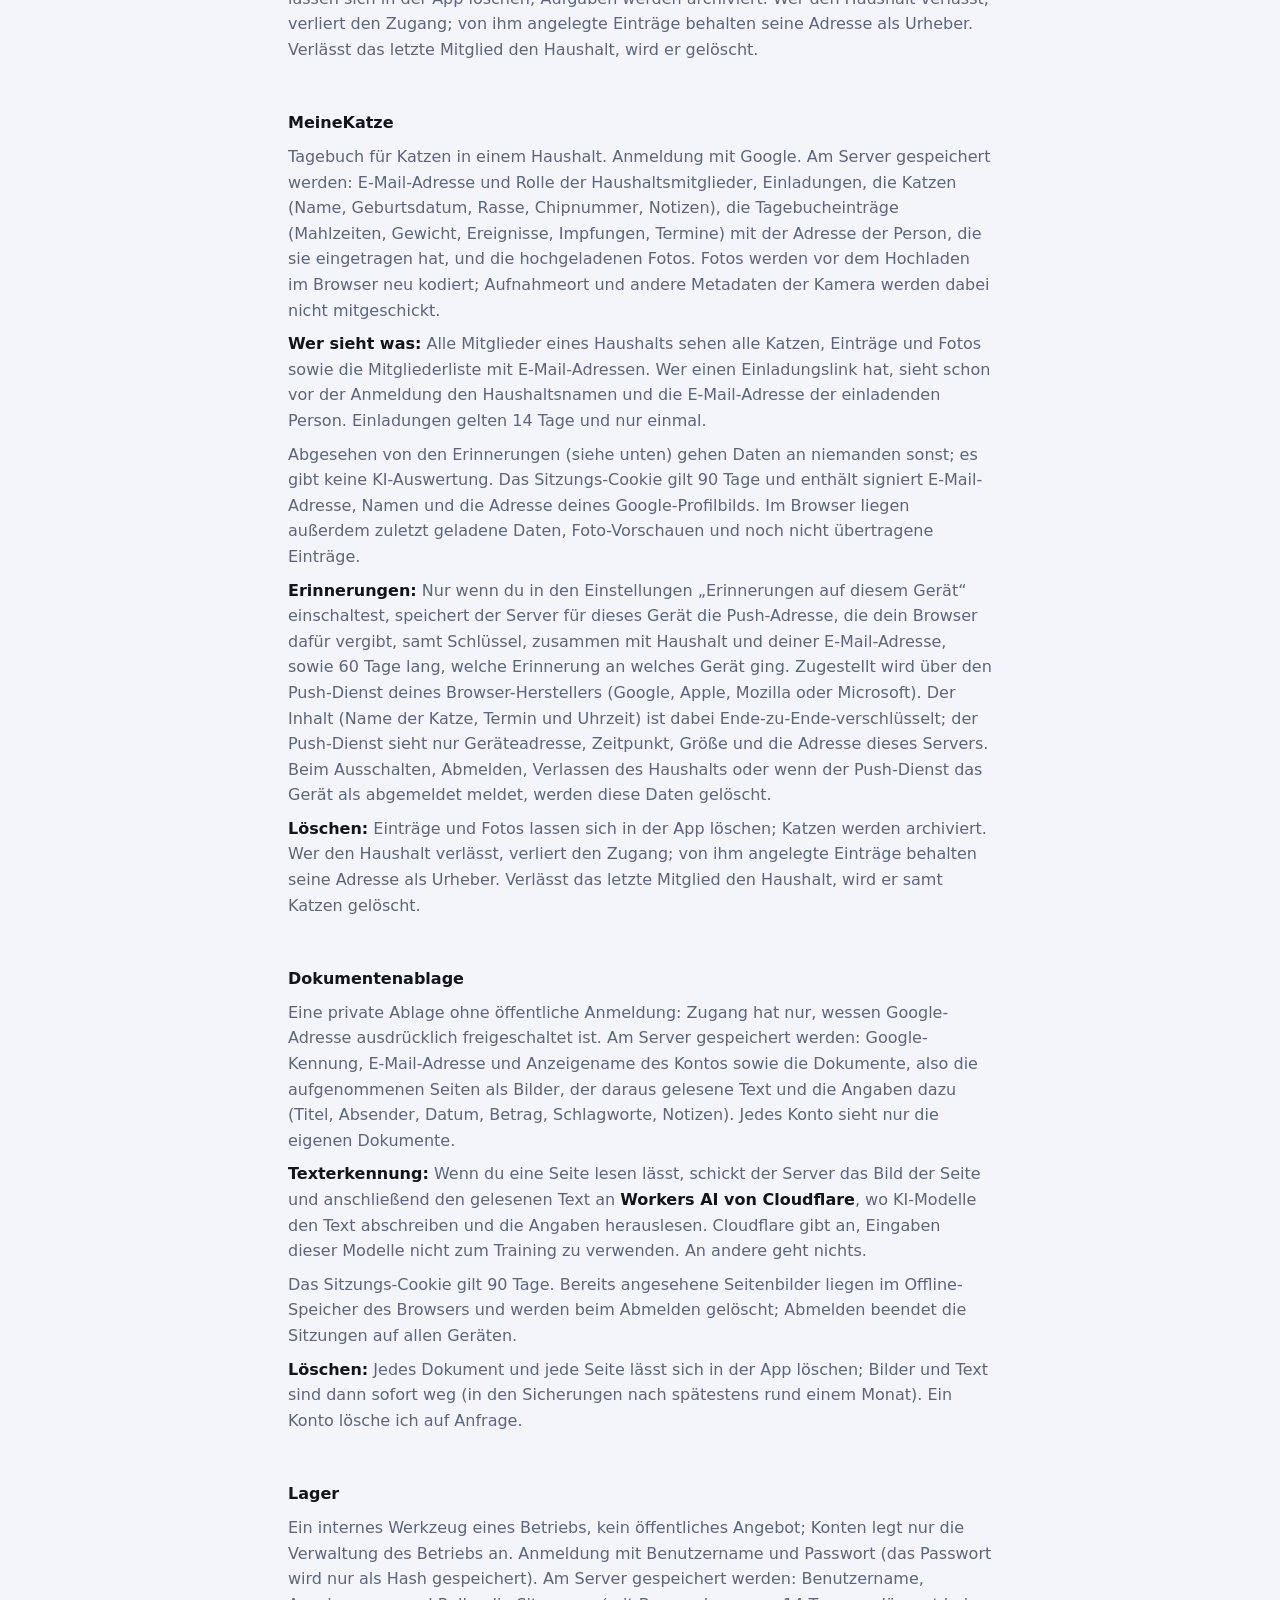
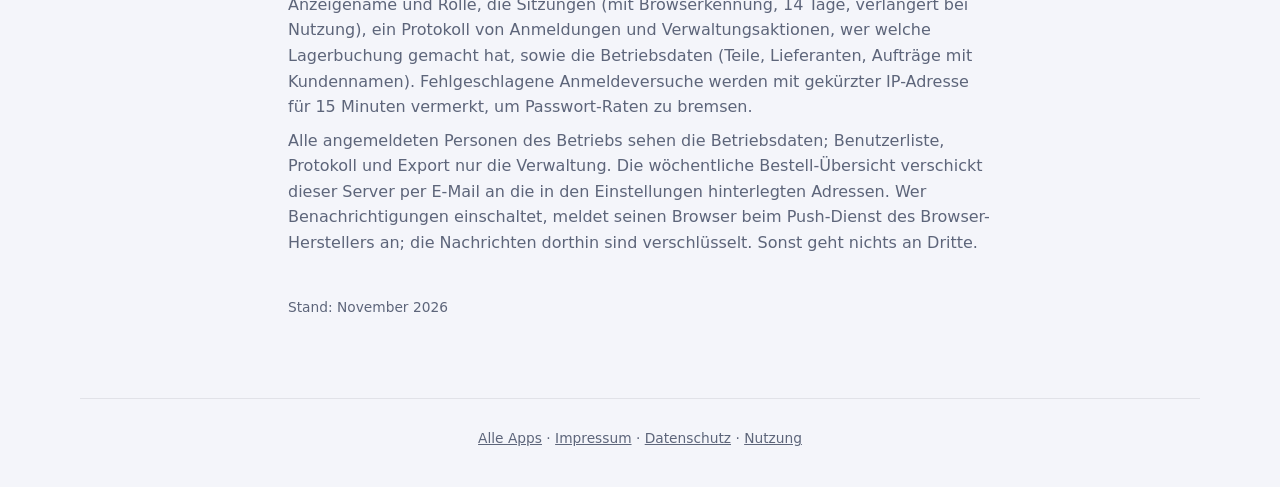
==== commit f4336384: "Privacy page: push reminders in pinnwand and MeineKatze" ====
--- a/krisperapps.de/datenschutz/index.html
+++ b/krisperapps.de/datenschutz/index.html
@@ -123,13 +123,15 @@
 <p><strong>Wer sieht was:</strong> Alle Mitglieder eines Haushalts sehen alles im Haushalt, auch die Mitgliederliste mit E-Mail-Adressen und das Protokoll, wer was wann erledigt hat. Wer einen Einladungslink hat, sieht schon vor der Anmeldung den Haushaltsnamen und die E-Mail-Adresse der einladenden Person. Einladungen gelten 14 Tage und nur einmal.</p>
 <p><strong>Einkaufszettel scannen:</strong> Nur wenn du diese Funktion benutzt, wird das Foto des Zettels an diesen Server geschickt und von dort an <strong>Workers AI von Cloudflare</strong> weitergegeben, wo ein KI-Modell die Einträge abliest. Cloudflare erhält das Bild, aber weder deine E-Mail-Adresse noch deine IP-Adresse. Das Foto wird auf diesem Server nicht gespeichert.</p>
 <p>Das Sitzungs-Cookie gilt 90 Tage und enthält signiert E-Mail-Adresse, Namen und die Adresse deines Google-Profilbilds. Im Browser liegen außerdem die zuletzt geladenen Daten und noch nicht übertragene Einträge (für den Betrieb ohne Netz).</p>
+<p><strong>Erinnerungen:</strong> Nur wenn du in den Einstellungen „Erinnerungen auf diesem Gerät“ einschaltest, speichert der Server für dieses Gerät die Push-Adresse, die dein Browser dafür vergibt, samt Schlüssel, zusammen mit Haushalt und deiner E-Mail-Adresse, sowie 60 Tage lang, welche Erinnerung an welches Gerät ging. Zugestellt wird über den Push-Dienst deines Browser-Herstellers (Google, Apple, Mozilla oder Microsoft). Der Inhalt (fällige Aufgaben, Termine von morgen) ist dabei Ende-zu-Ende-verschlüsselt; der Push-Dienst sieht nur Geräteadresse, Zeitpunkt, Größe und die Adresse dieses Servers. Beim Ausschalten, Abmelden, Verlassen des Haushalts oder wenn der Push-Dienst das Gerät als abgemeldet meldet, werden diese Daten gelöscht.</p>
 <p><strong>Löschen:</strong> Einträge, Termine, Erledigungen, Kommentare und offene Einladungen lassen sich in der App löschen; Aufgaben werden archiviert. Wer den Haushalt verlässt, verliert den Zugang; von ihm angelegte Einträge behalten seine Adresse als Urheber. Verlässt das letzte Mitglied den Haushalt, wird er gelöscht.</p>
 </section>
 <section id="meinekatze">
 <h3>MeineKatze</h3>
 <p>Tagebuch für Katzen in einem Haushalt. Anmeldung mit Google. Am Server gespeichert werden: E-Mail-Adresse und Rolle der Haushaltsmitglieder, Einladungen, die Katzen (Name, Geburtsdatum, Rasse, Chipnummer, Notizen), die Tagebucheinträge (Mahlzeiten, Gewicht, Ereignisse, Impfungen, Termine) mit der Adresse der Person, die sie eingetragen hat, und die hochgeladenen Fotos. Fotos werden vor dem Hochladen im Browser neu kodiert; Aufnahmeort und andere Metadaten der Kamera werden dabei nicht mitgeschickt.</p>
 <p><strong>Wer sieht was:</strong> Alle Mitglieder eines Haushalts sehen alle Katzen, Einträge und Fotos sowie die Mitgliederliste mit E-Mail-Adressen. Wer einen Einladungslink hat, sieht schon vor der Anmeldung den Haushaltsnamen und die E-Mail-Adresse der einladenden Person. Einladungen gelten 14 Tage und nur einmal.</p>
-<p>Daten gehen an niemanden sonst; es gibt keine KI-Auswertung. Das Sitzungs-Cookie gilt 90 Tage und enthält signiert E-Mail-Adresse, Namen und die Adresse deines Google-Profilbilds. Im Browser liegen außerdem zuletzt geladene Daten, Foto-Vorschauen und noch nicht übertragene Einträge.</p>
+<p>Abgesehen von den Erinnerungen (siehe unten) gehen Daten an niemanden sonst; es gibt keine KI-Auswertung. Das Sitzungs-Cookie gilt 90 Tage und enthält signiert E-Mail-Adresse, Namen und die Adresse deines Google-Profilbilds. Im Browser liegen außerdem zuletzt geladene Daten, Foto-Vorschauen und noch nicht übertragene Einträge.</p>
+<p><strong>Erinnerungen:</strong> Nur wenn du in den Einstellungen „Erinnerungen auf diesem Gerät“ einschaltest, speichert der Server für dieses Gerät die Push-Adresse, die dein Browser dafür vergibt, samt Schlüssel, zusammen mit Haushalt und deiner E-Mail-Adresse, sowie 60 Tage lang, welche Erinnerung an welches Gerät ging. Zugestellt wird über den Push-Dienst deines Browser-Herstellers (Google, Apple, Mozilla oder Microsoft). Der Inhalt (Name der Katze, Termin und Uhrzeit) ist dabei Ende-zu-Ende-verschlüsselt; der Push-Dienst sieht nur Geräteadresse, Zeitpunkt, Größe und die Adresse dieses Servers. Beim Ausschalten, Abmelden, Verlassen des Haushalts oder wenn der Push-Dienst das Gerät als abgemeldet meldet, werden diese Daten gelöscht.</p>
 <p><strong>Löschen:</strong> Einträge und Fotos lassen sich in der App löschen; Katzen werden archiviert. Wer den Haushalt verlässt, verliert den Zugang; von ihm angelegte Einträge behalten seine Adresse als Urheber. Verlässt das letzte Mitglied den Haushalt, wird er samt Katzen gelöscht.</p>
 </section>
 <section id="dokumentenablage">
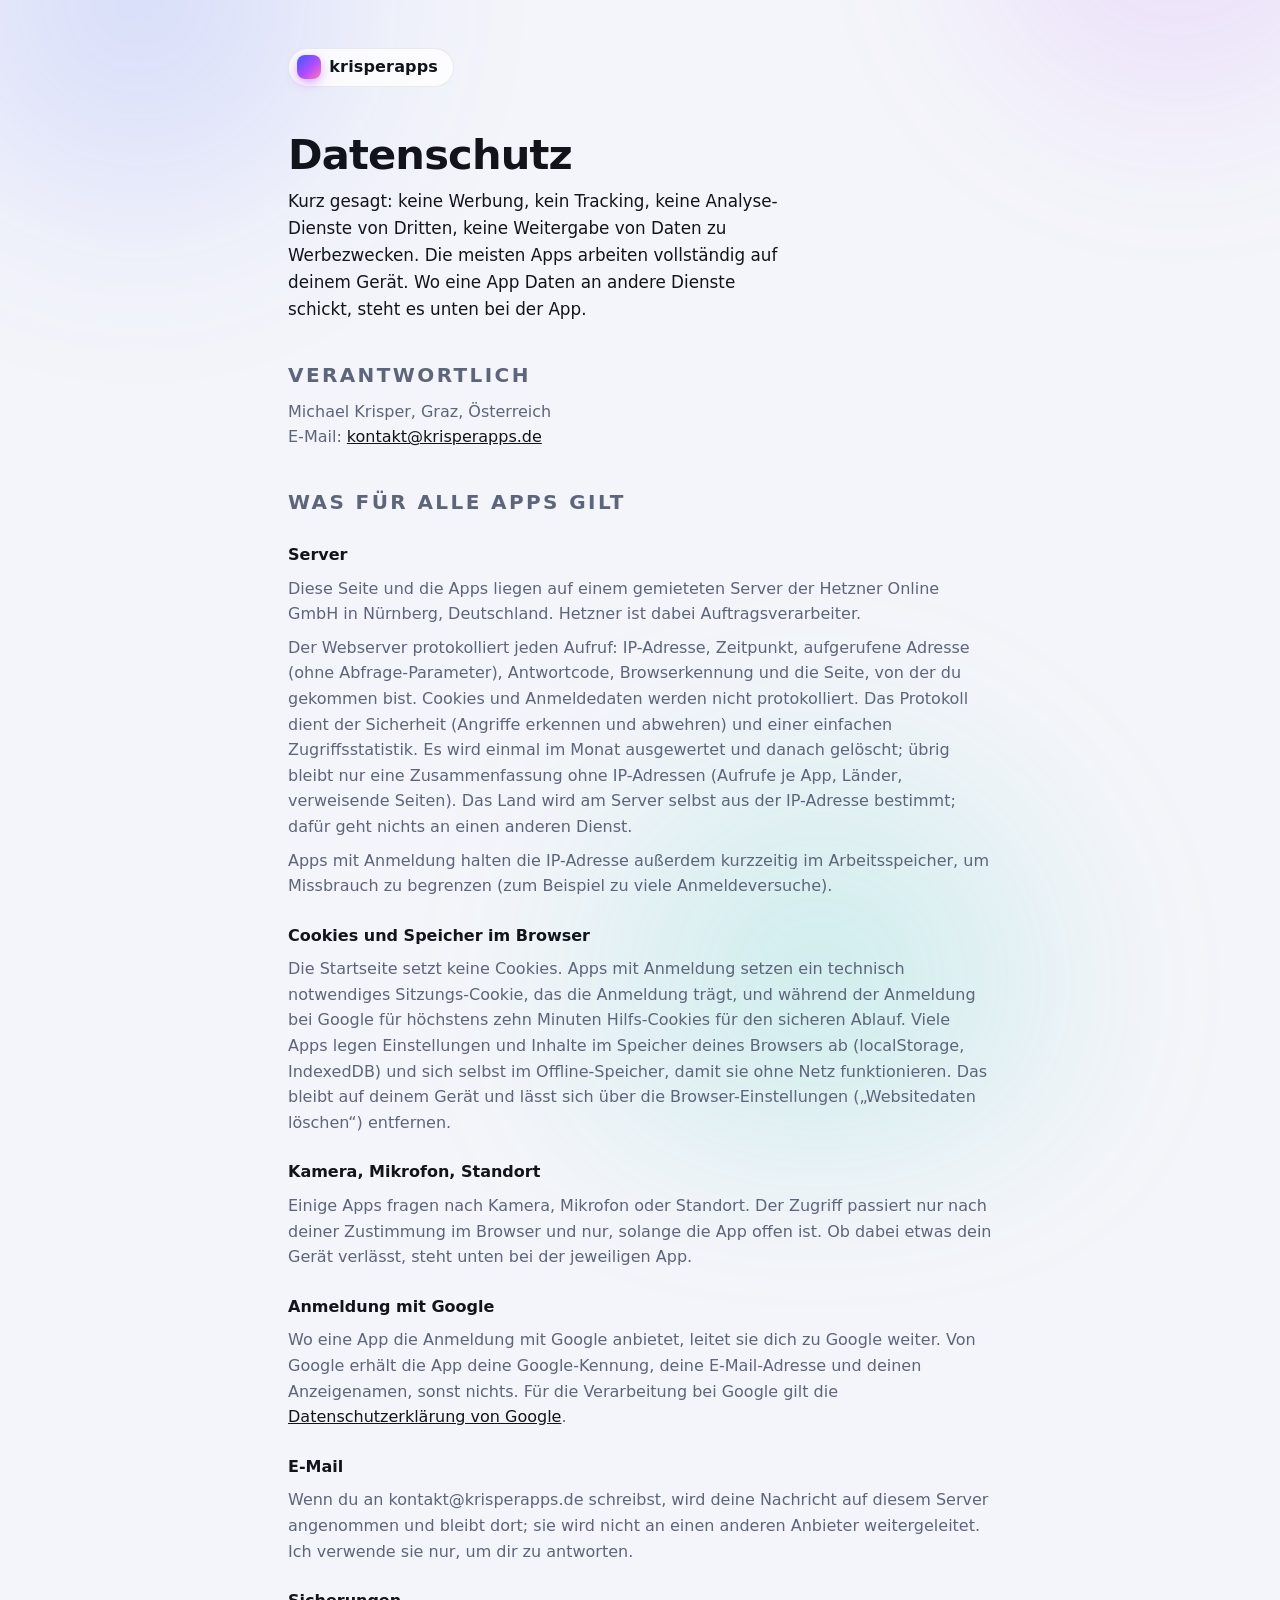
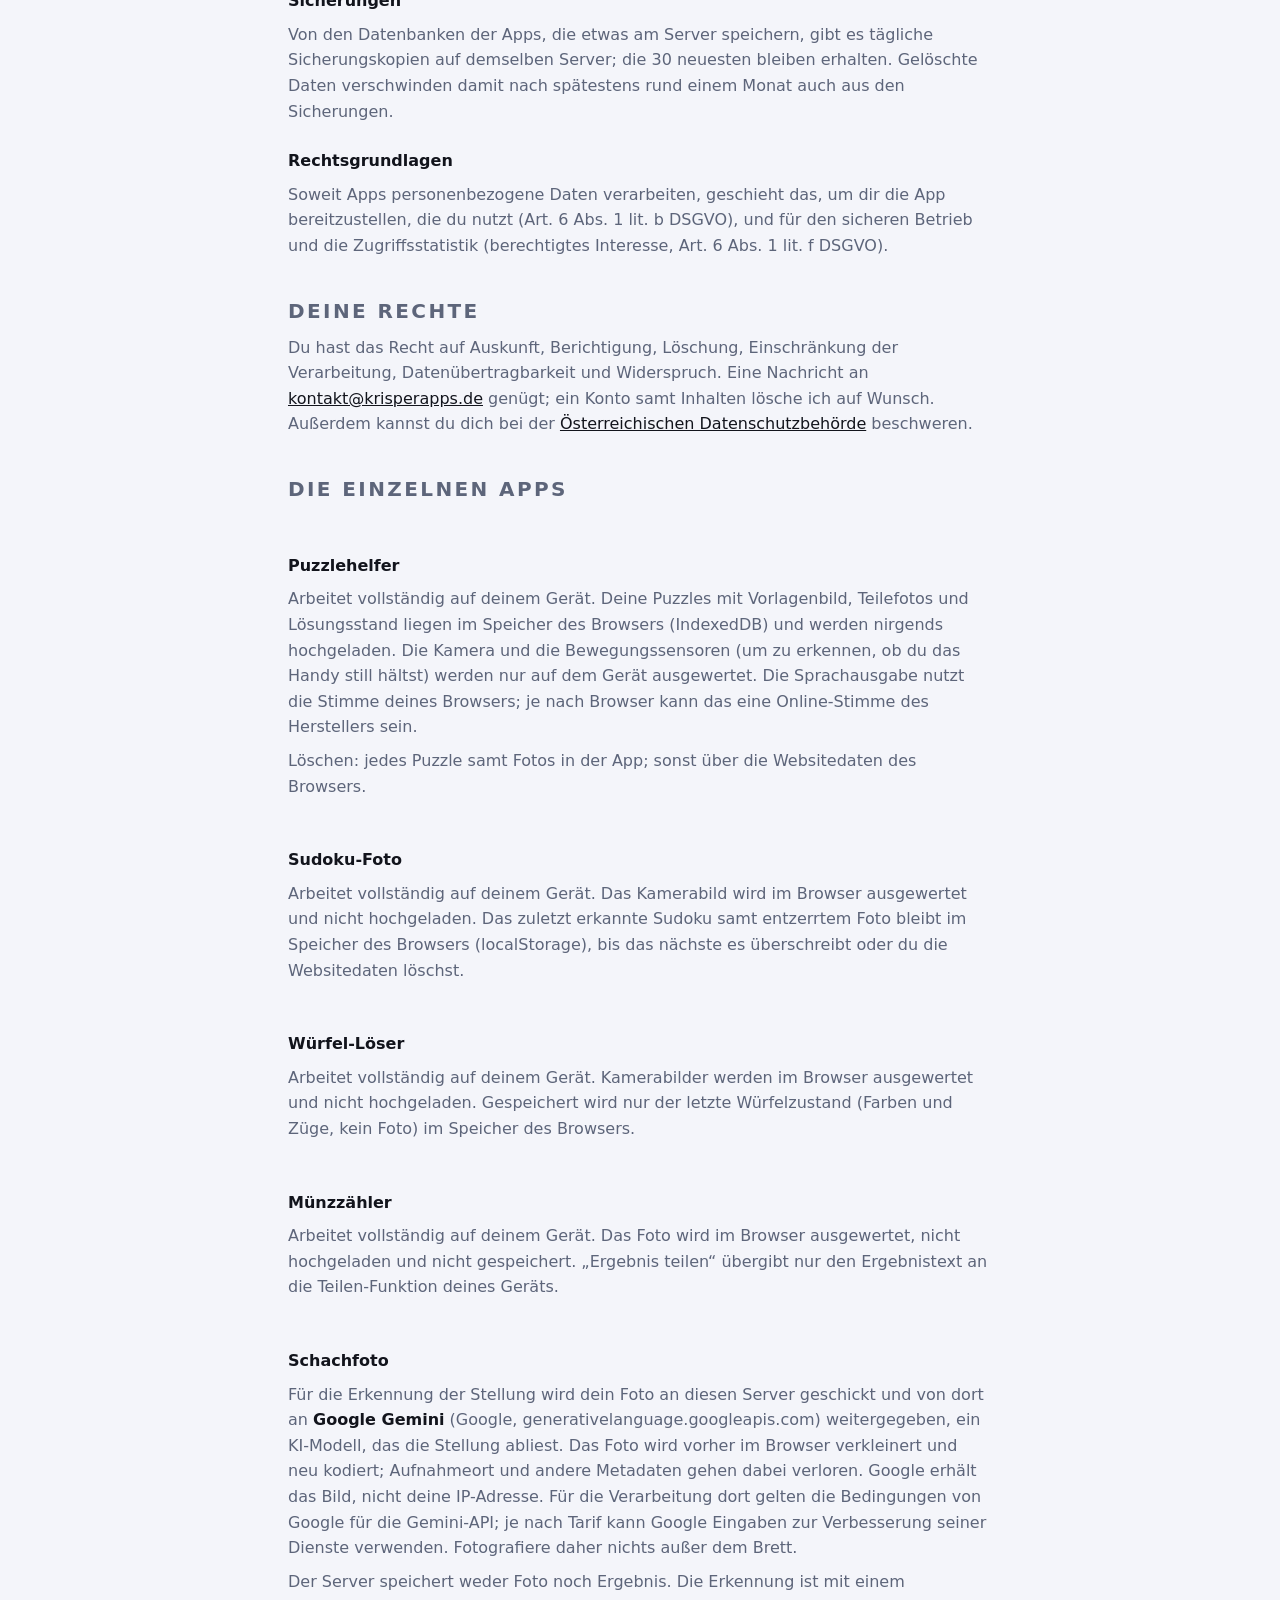
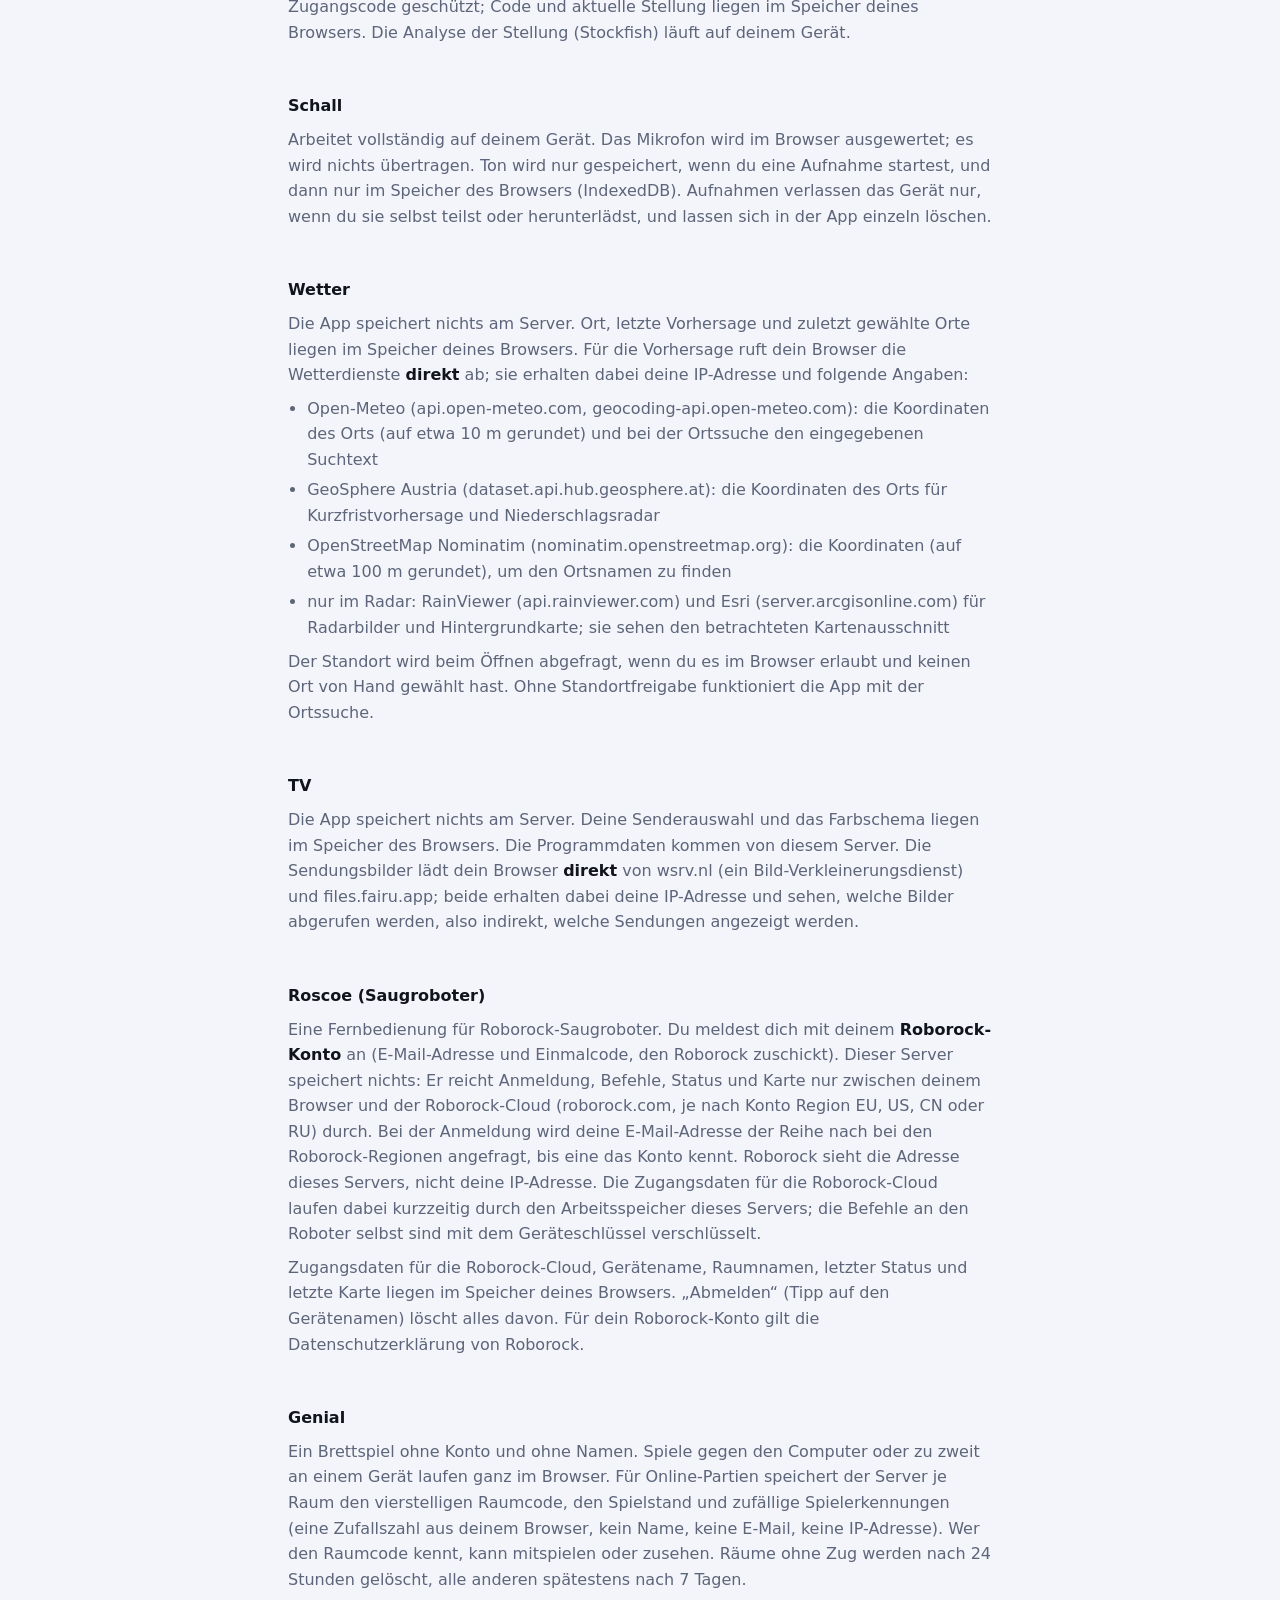
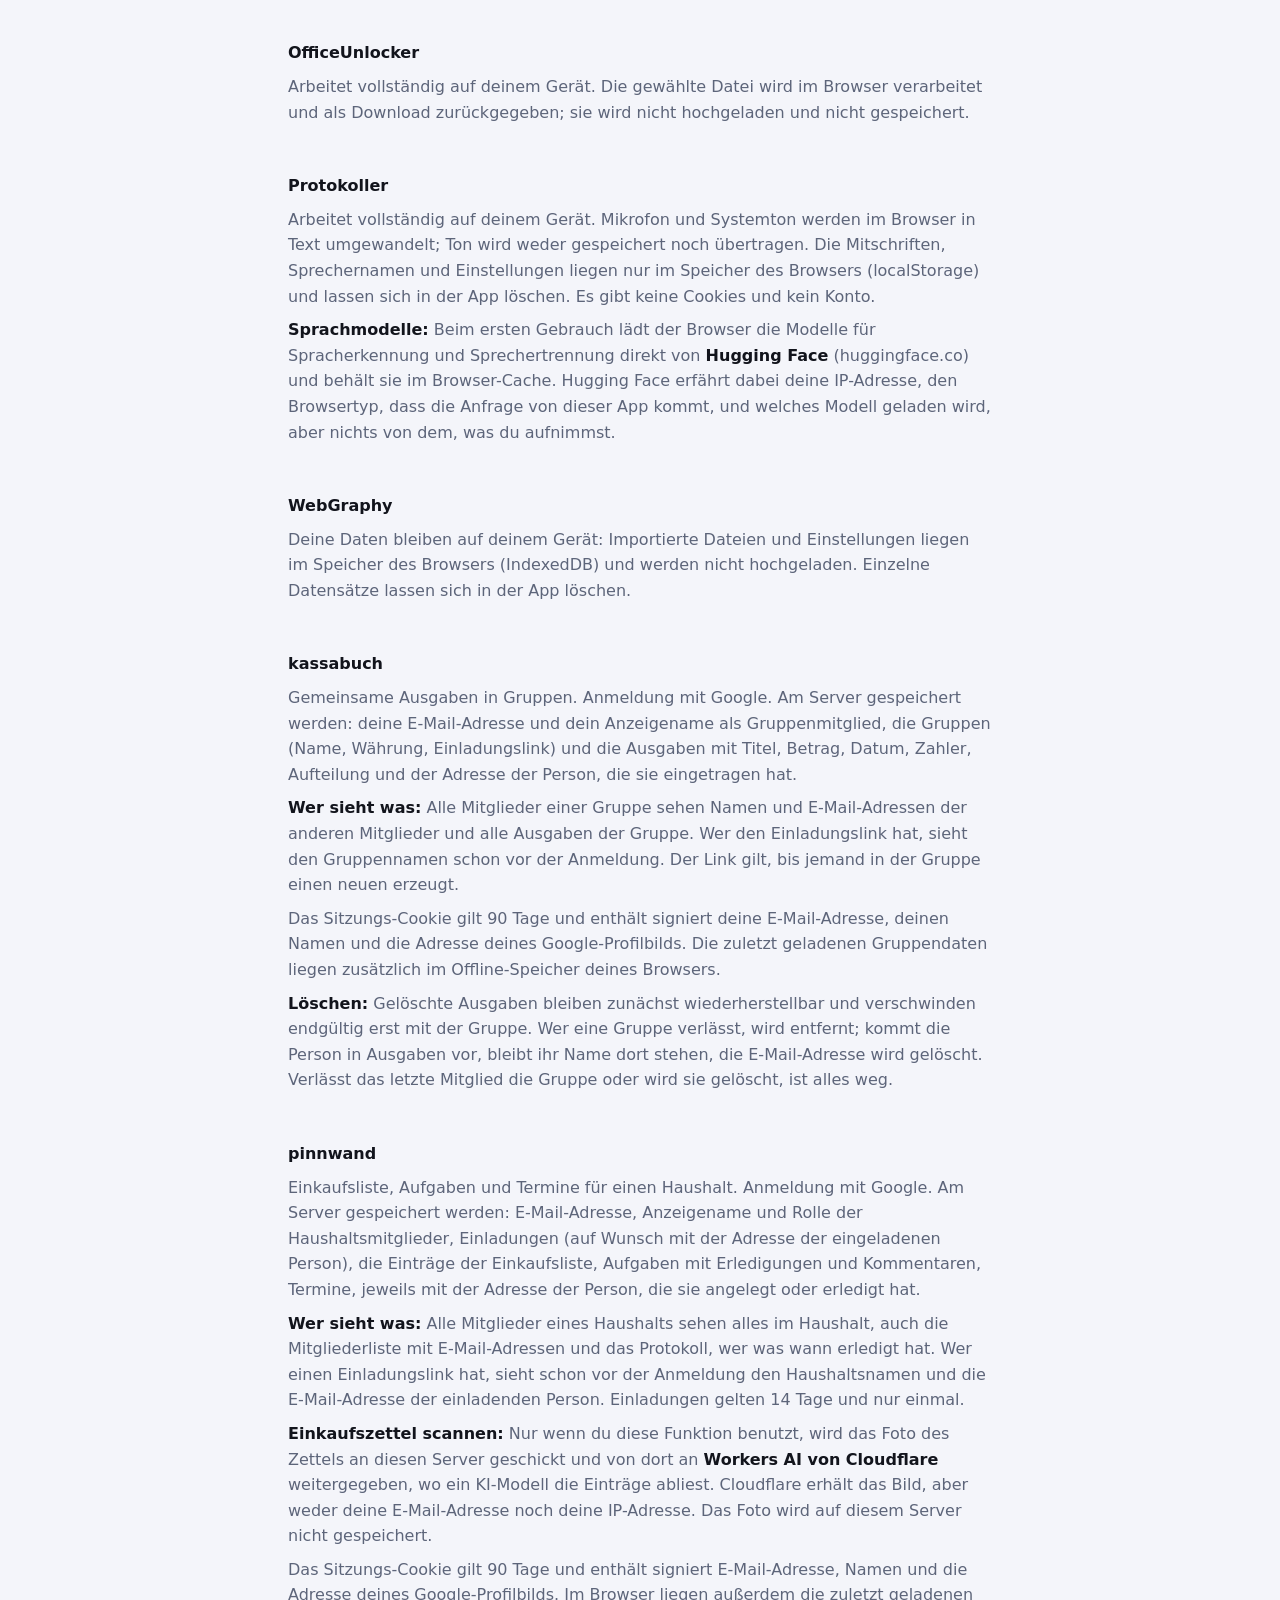
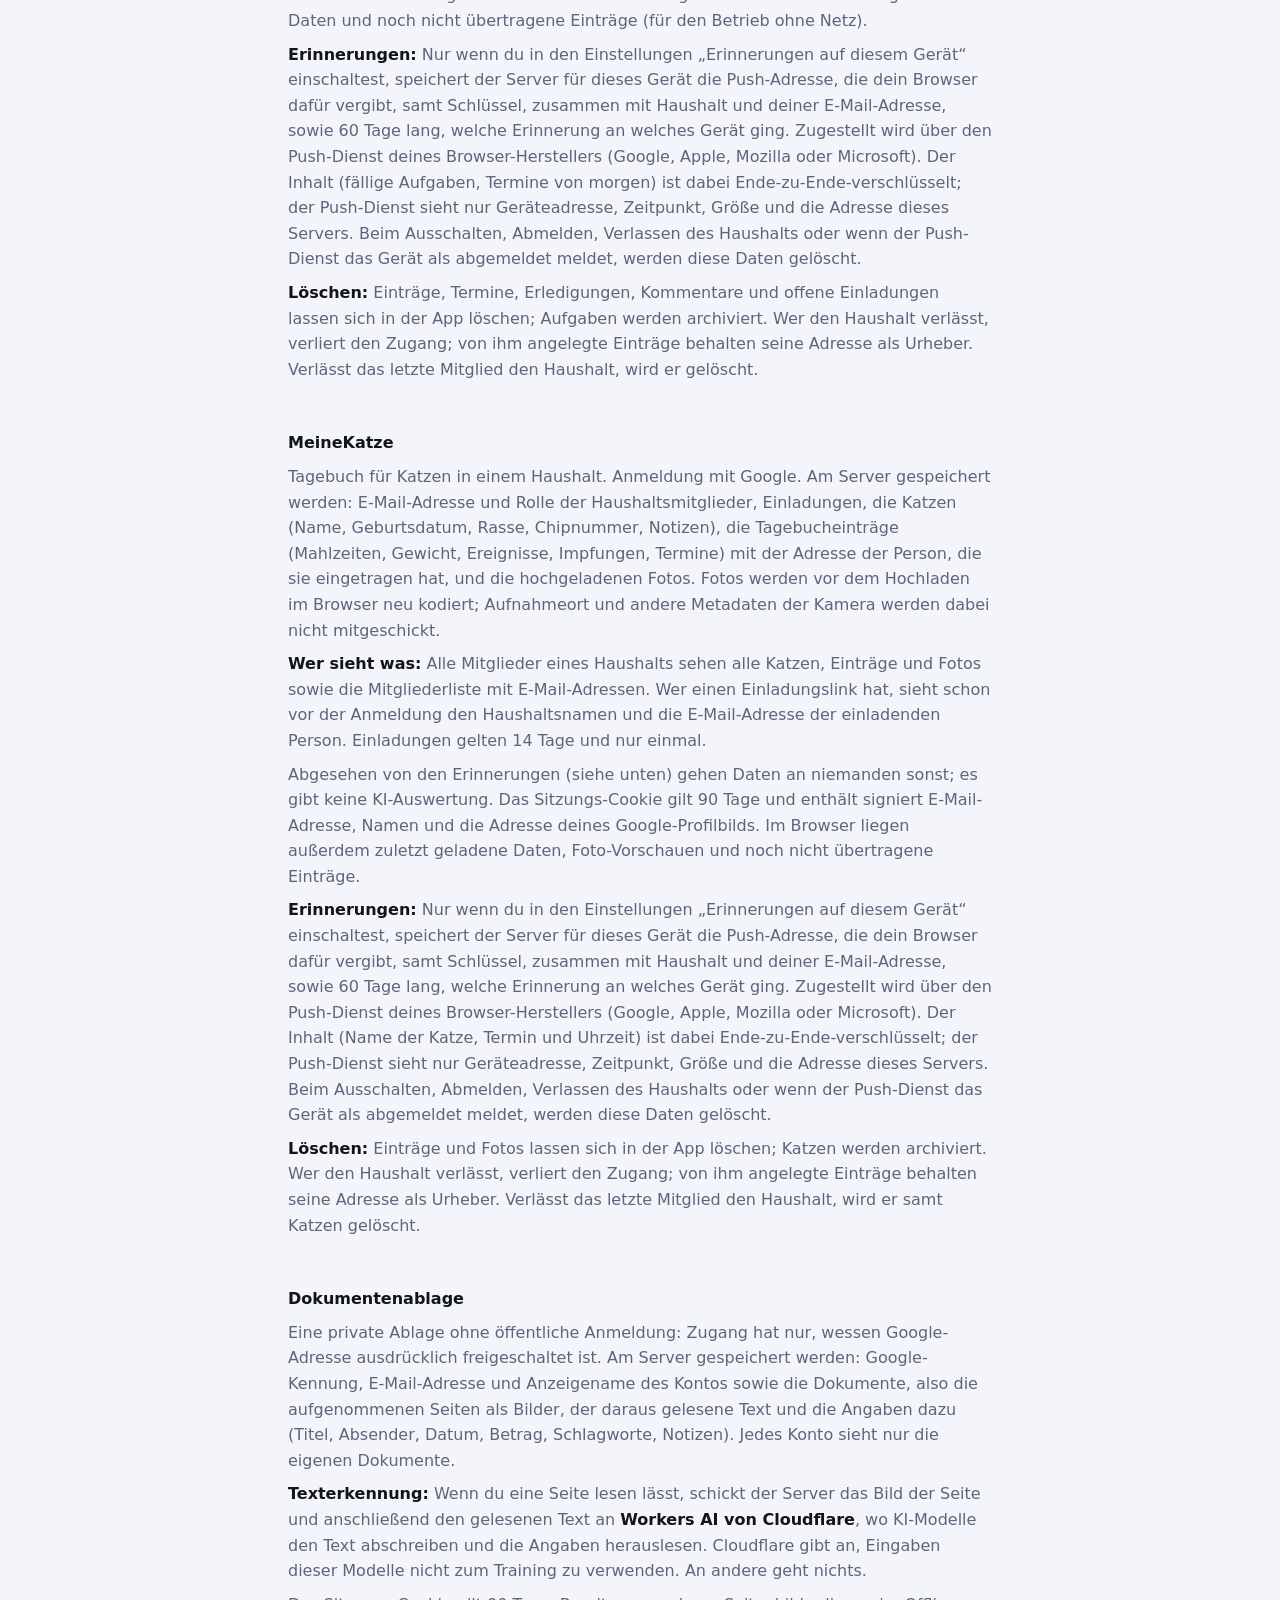
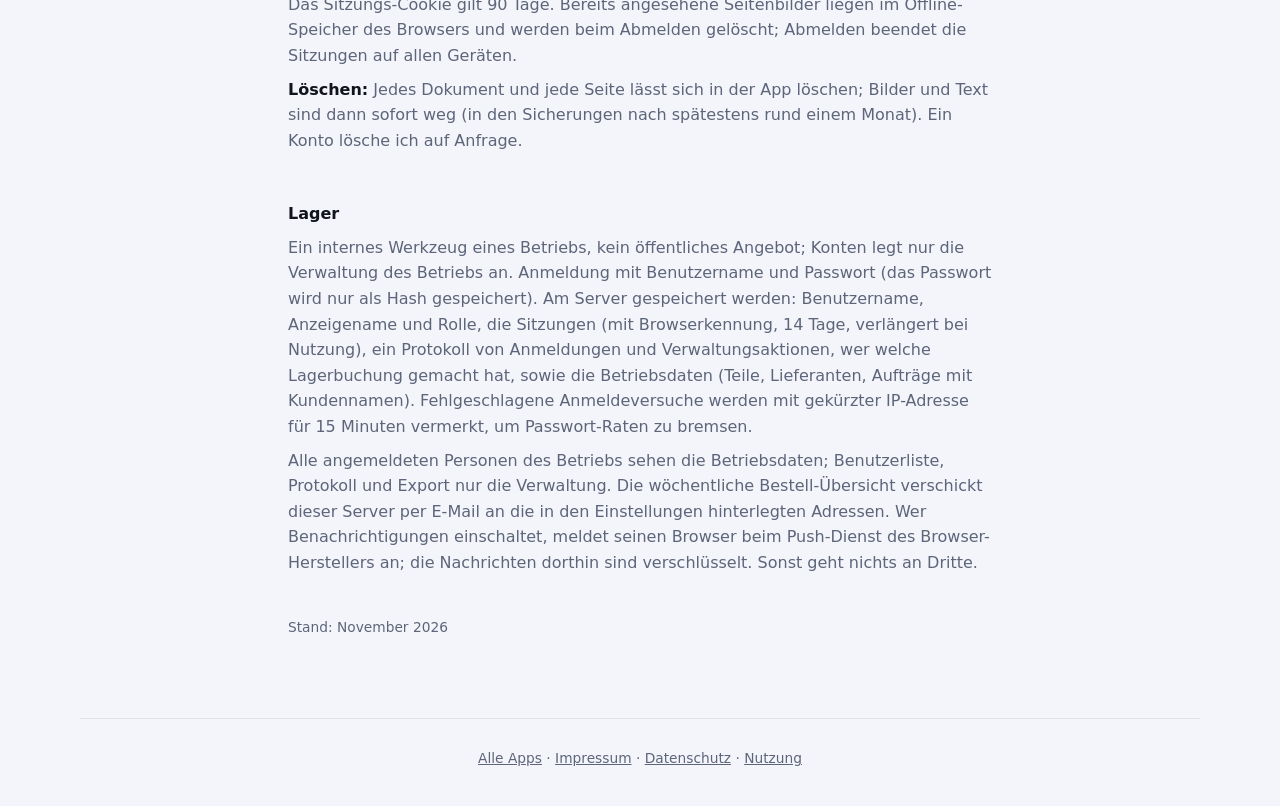
==== commit 59164c61: "Start page: add lager and protokoller" ====
--- a/krisperapps.de/datenschutz/index.html
+++ b/krisperapps.de/datenschutz/index.html
@@ -106,6 +106,11 @@
 <h3>OfficeUnlocker</h3>
 <p>Arbeitet vollständig auf deinem Gerät. Die gewählte Datei wird im Browser verarbeitet und als Download zurückgegeben; sie wird nicht hochgeladen und nicht gespeichert.</p>
 </section>
+<section id="protokoller">
+<h3>Protokoller</h3>
+<p>Arbeitet vollständig auf deinem Gerät. Mikrofon und Systemton werden im Browser in Text umgewandelt; Ton wird weder gespeichert noch übertragen. Die Mitschriften, Sprechernamen und Einstellungen liegen nur im Speicher des Browsers (localStorage) und lassen sich in der App löschen. Es gibt keine Cookies und kein Konto.</p>
+<p><strong>Sprachmodelle:</strong> Beim ersten Gebrauch lädt der Browser die Modelle für Spracherkennung und Sprechertrennung direkt von <strong>Hugging Face</strong> (huggingface.co) und behält sie im Browser-Cache. Hugging Face erfährt dabei deine IP-Adresse, den Browsertyp, dass die Anfrage von dieser App kommt, und welches Modell geladen wird, aber nichts von dem, was du aufnimmst.</p>
+</section>
 <section id="webgraphy">
 <h3>WebGraphy</h3>
 <p>Deine Daten bleiben auf deinem Gerät: Importierte Dateien und Einstellungen liegen im Speicher des Browsers (IndexedDB) und werden nicht hochgeladen. Einzelne Datensätze lassen sich in der App löschen.</p>
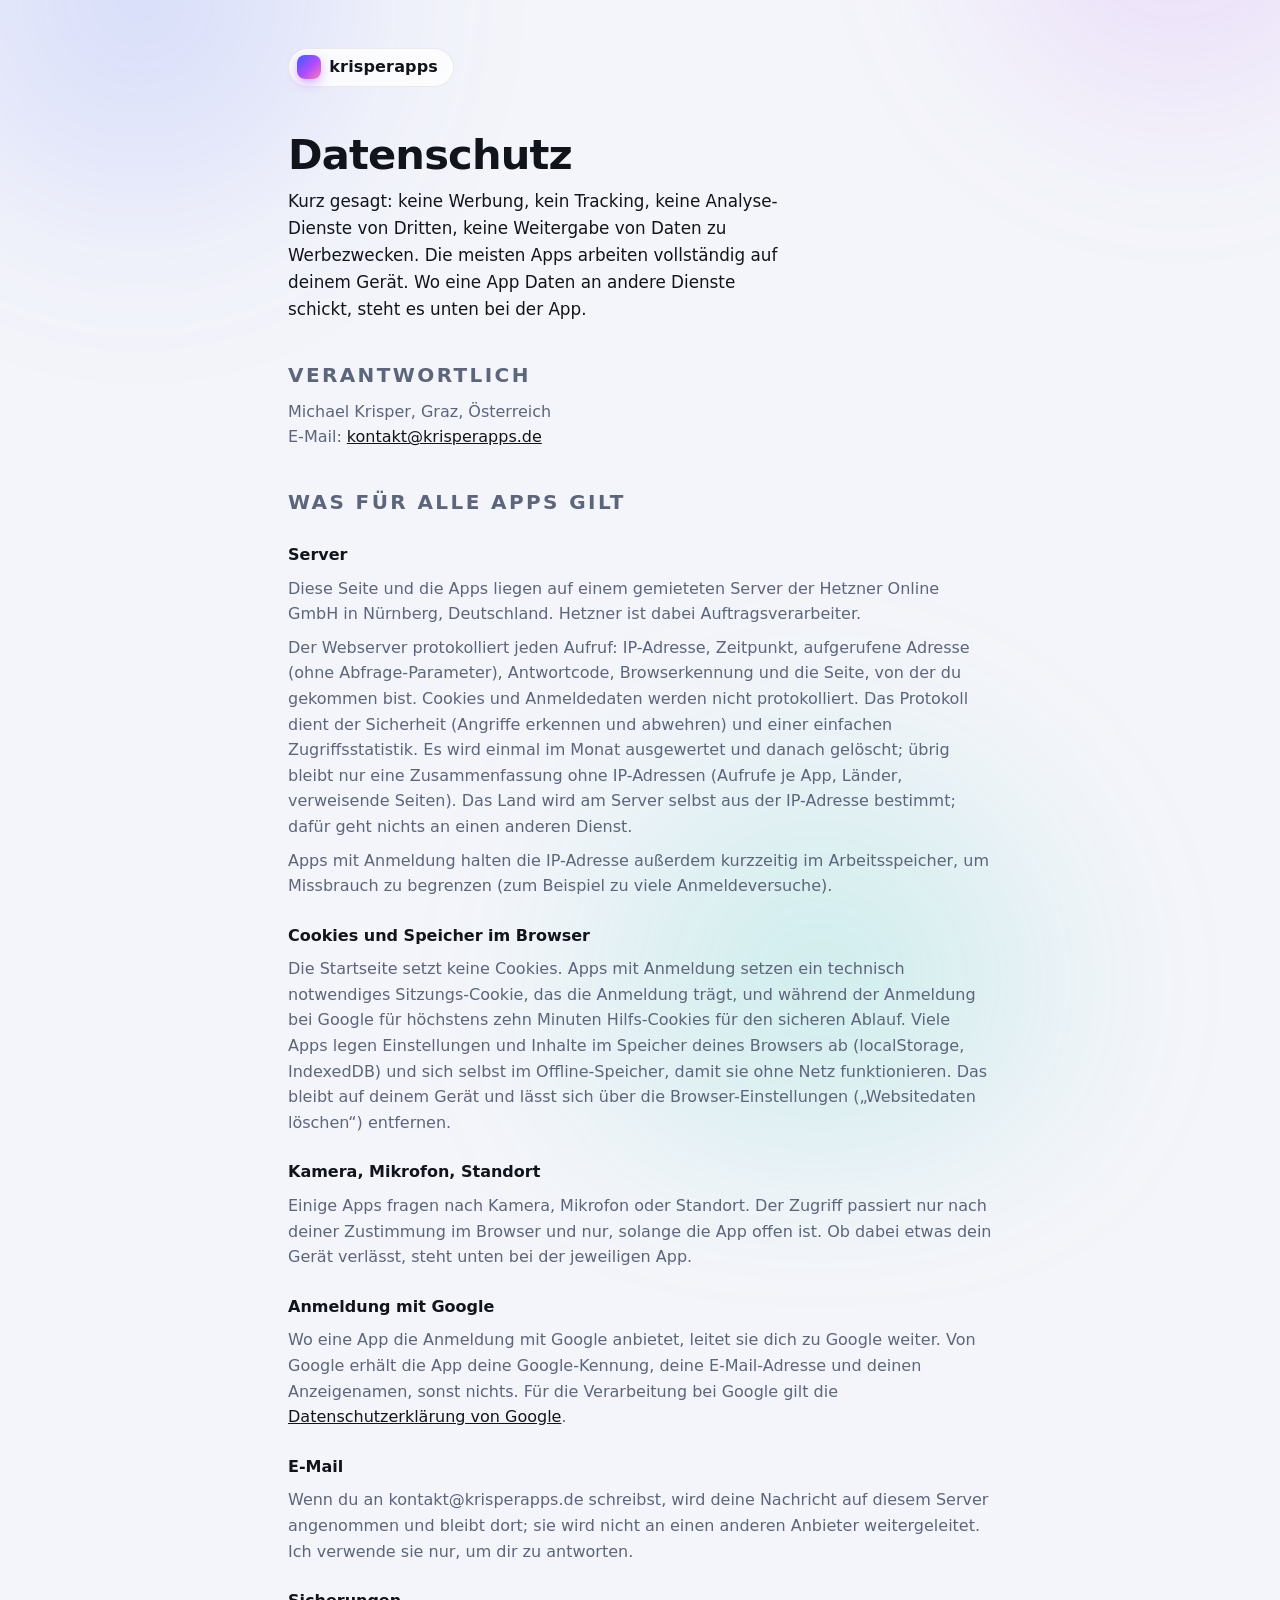
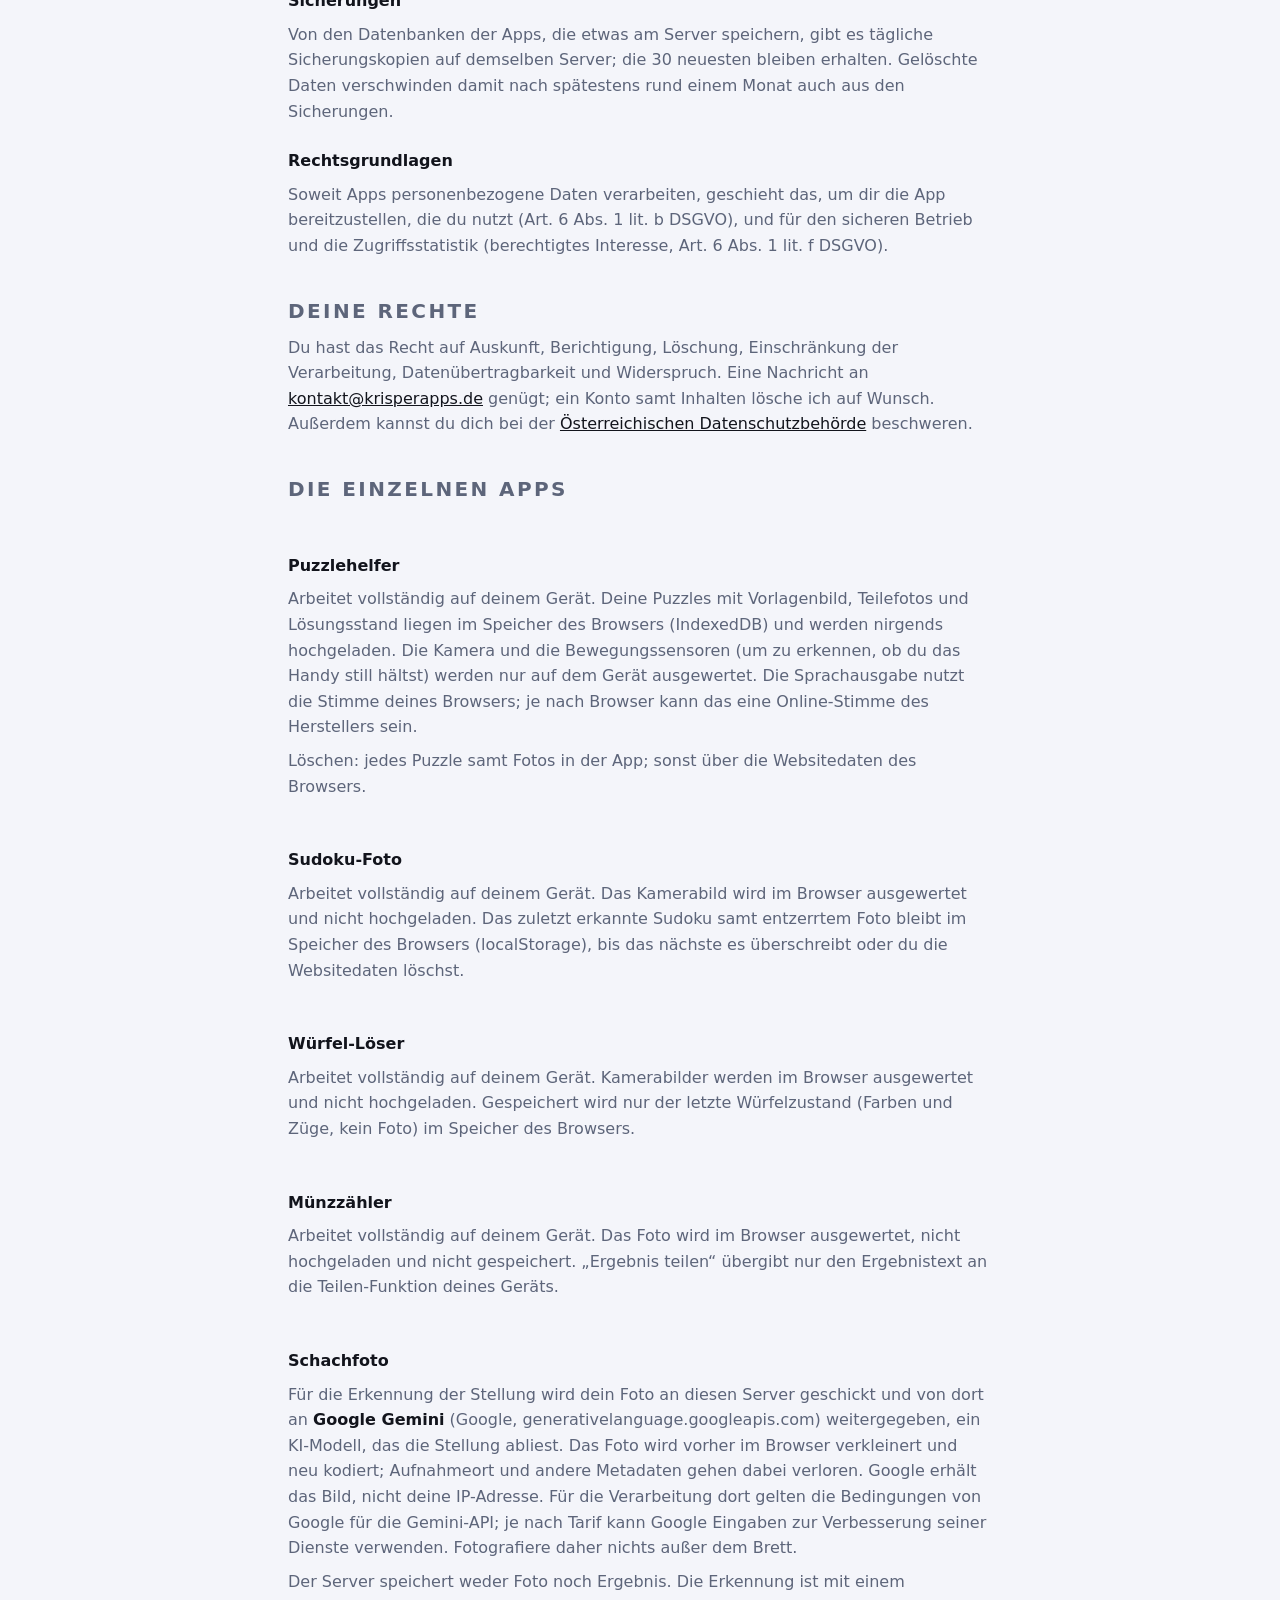
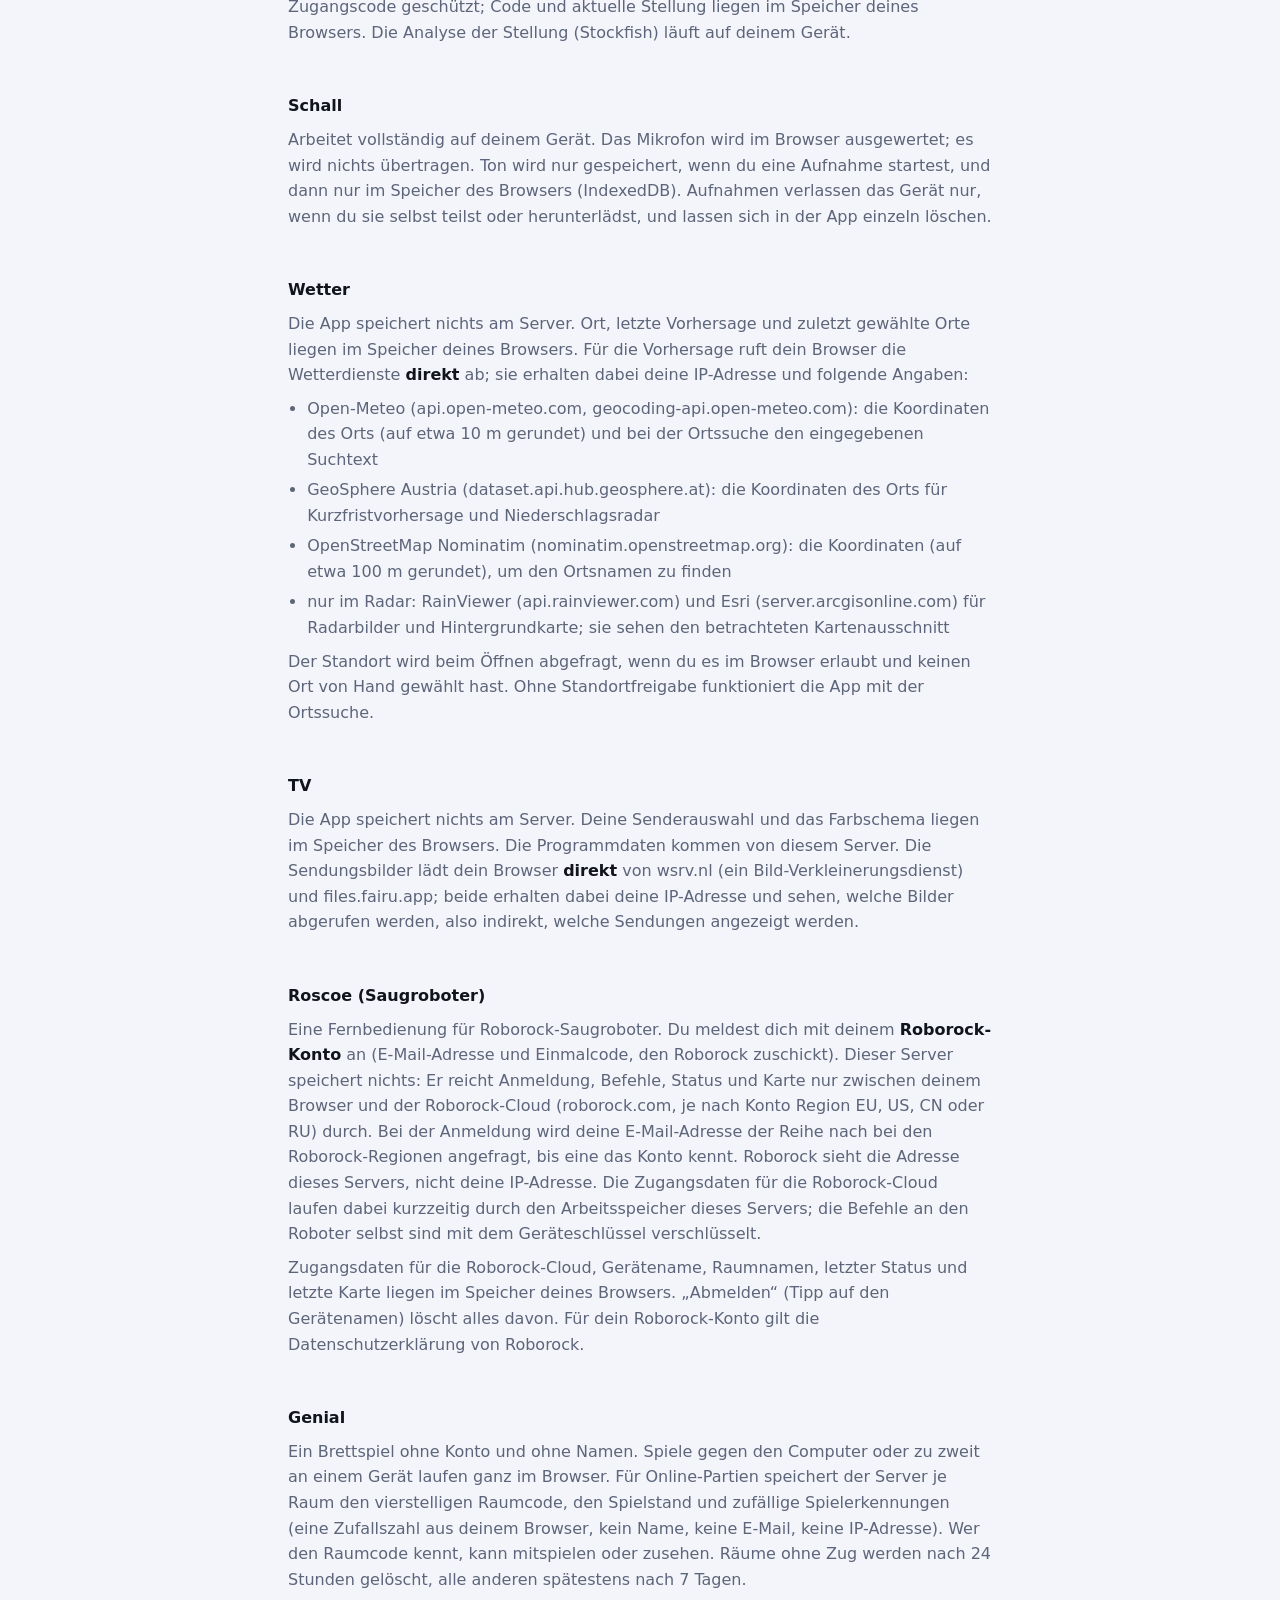
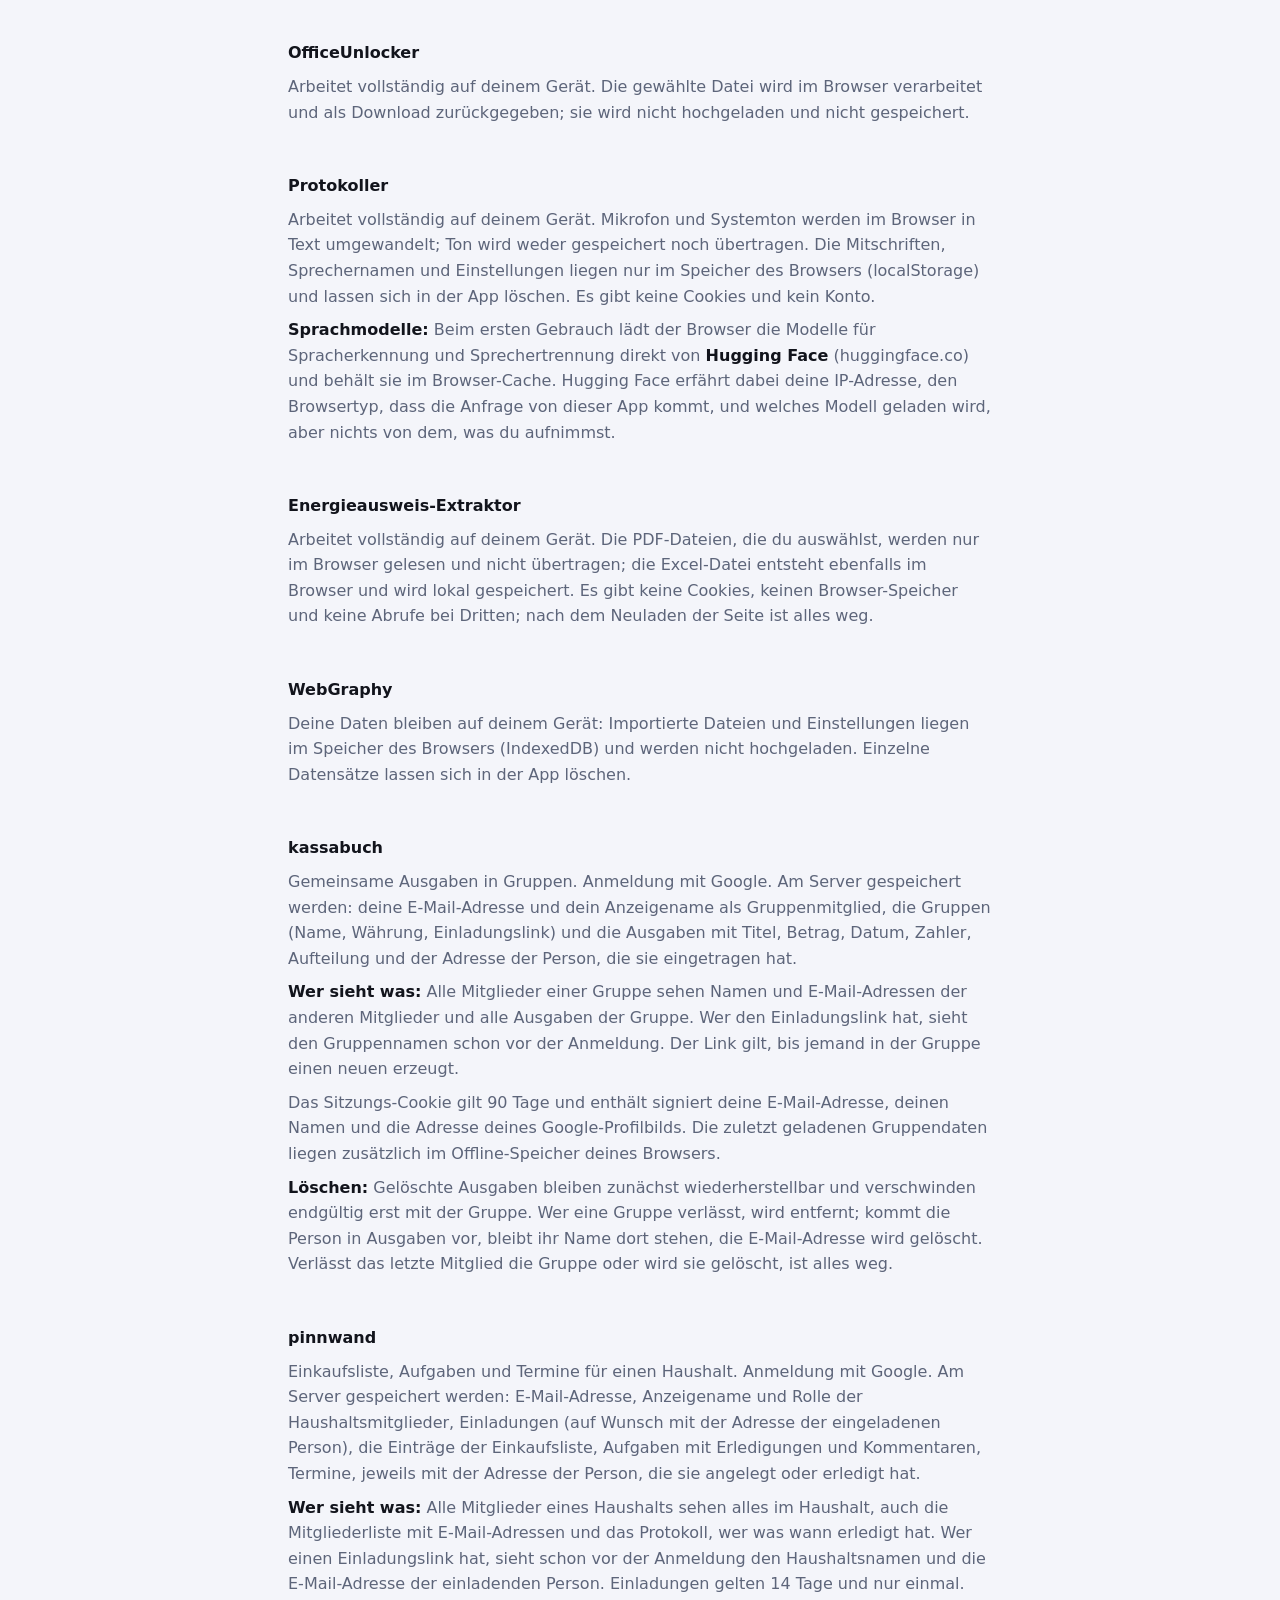
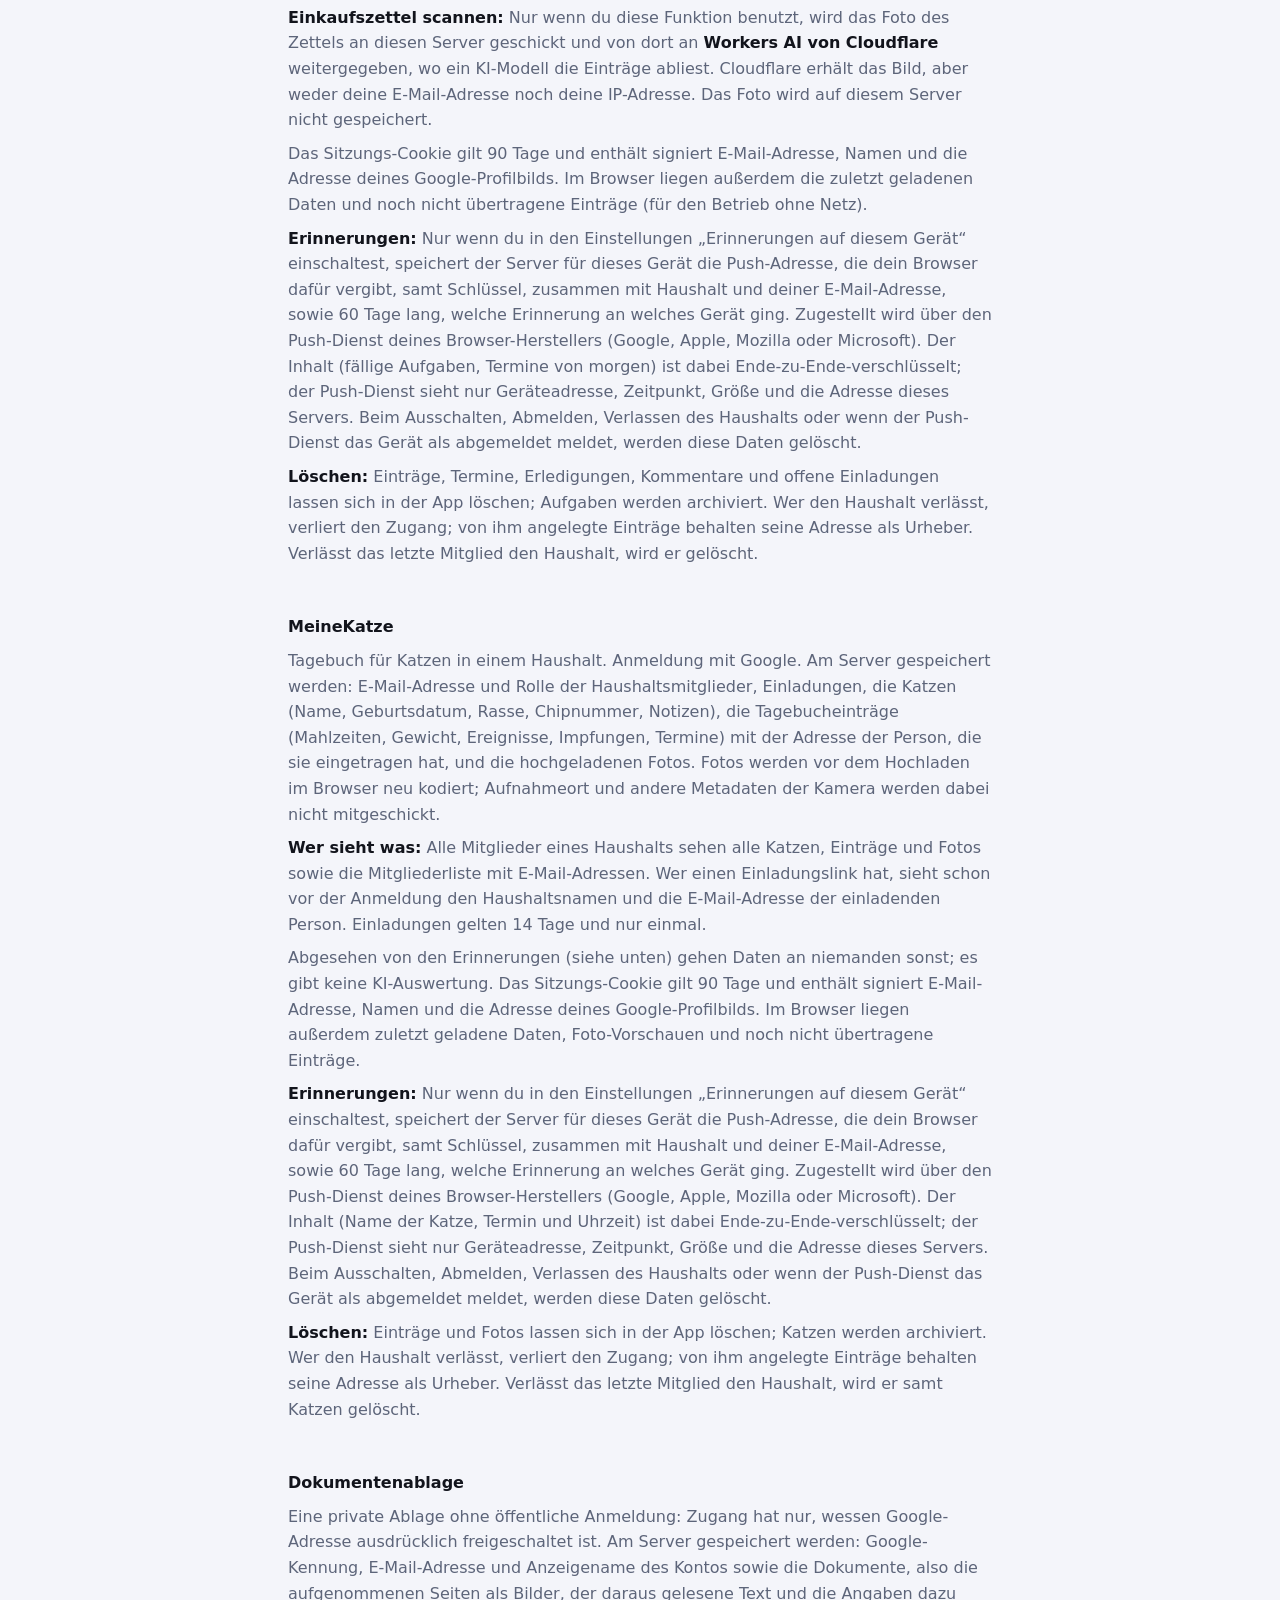
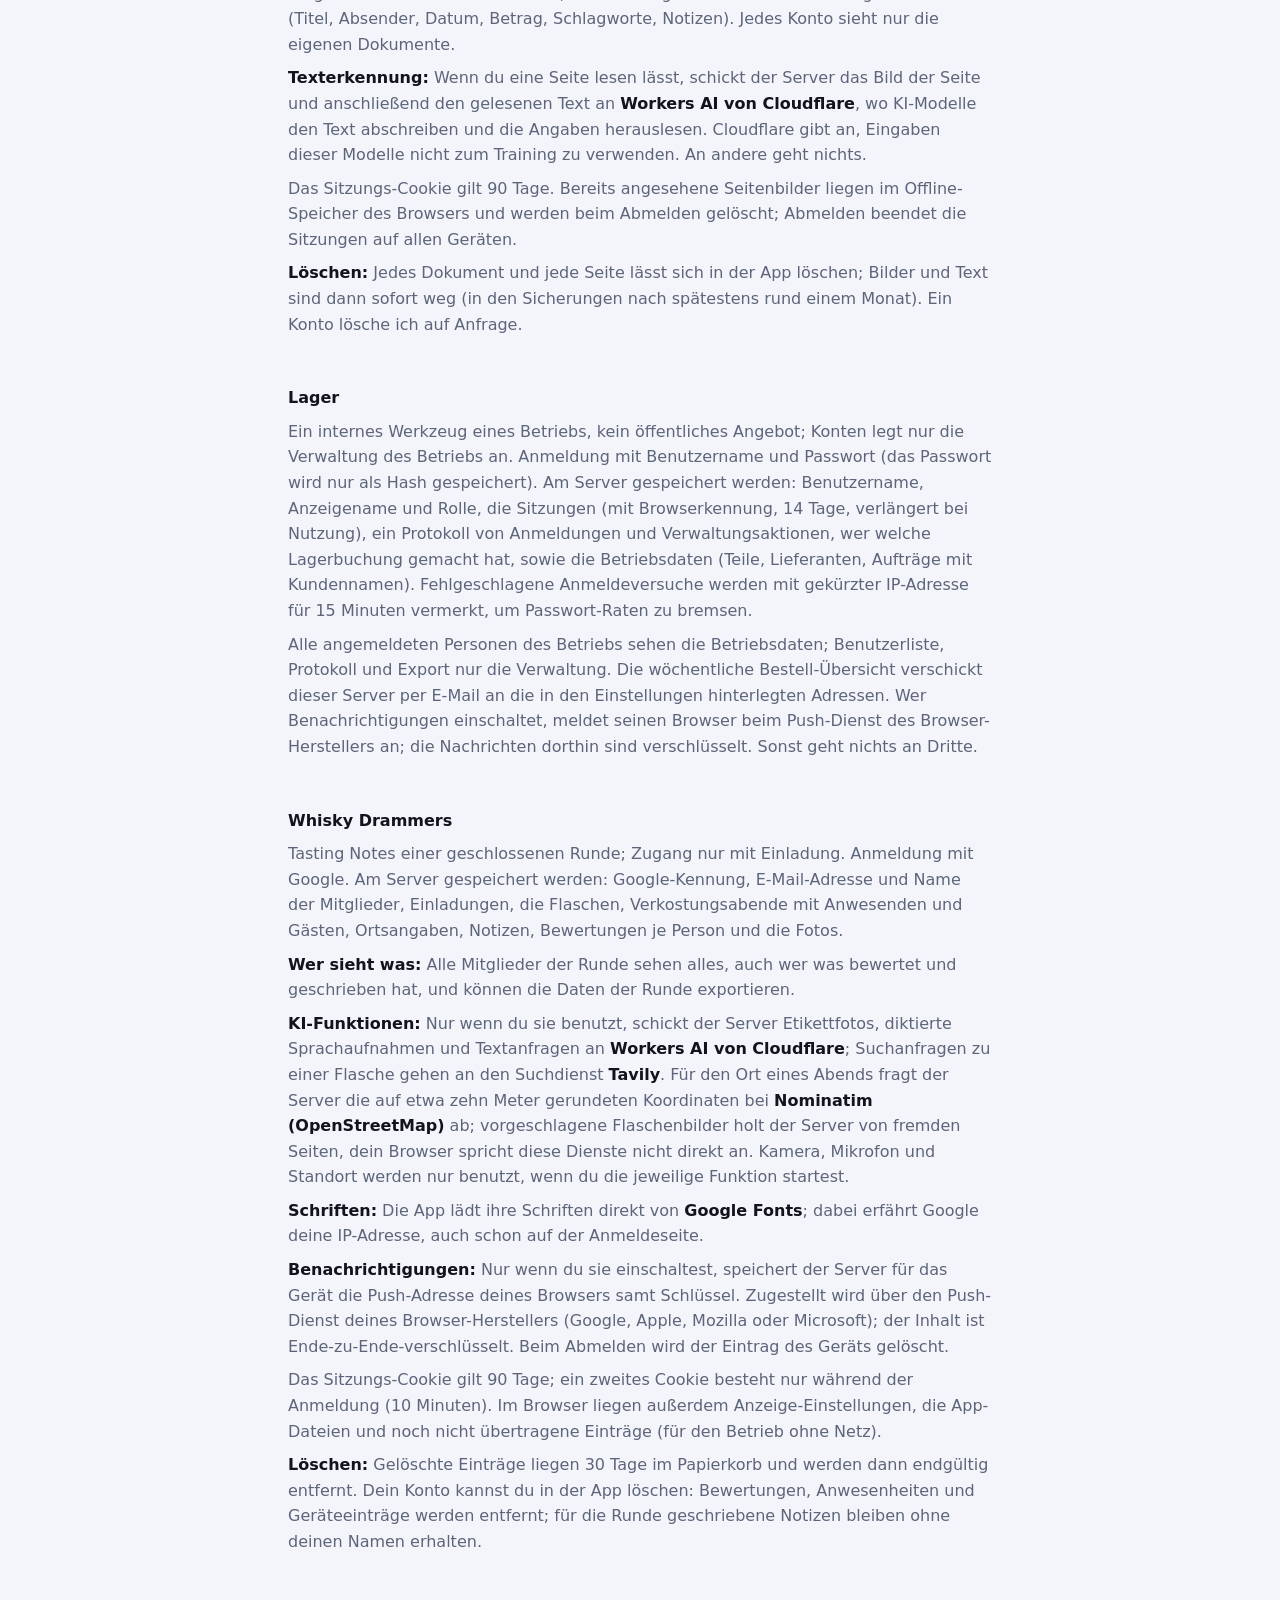
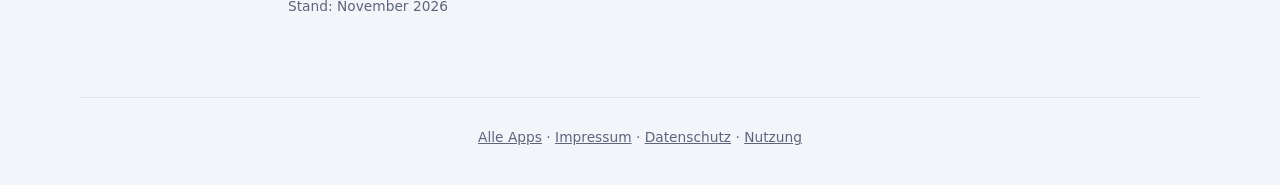
==== commit a2dc78d9: "Start page: add Whisky Drammers; privacy sections for whisky and energieausweis" ====
--- a/krisperapps.de/datenschutz/index.html
+++ b/krisperapps.de/datenschutz/index.html
@@ -111,6 +111,10 @@
 <p>Arbeitet vollständig auf deinem Gerät. Mikrofon und Systemton werden im Browser in Text umgewandelt; Ton wird weder gespeichert noch übertragen. Die Mitschriften, Sprechernamen und Einstellungen liegen nur im Speicher des Browsers (localStorage) und lassen sich in der App löschen. Es gibt keine Cookies und kein Konto.</p>
 <p><strong>Sprachmodelle:</strong> Beim ersten Gebrauch lädt der Browser die Modelle für Spracherkennung und Sprechertrennung direkt von <strong>Hugging Face</strong> (huggingface.co) und behält sie im Browser-Cache. Hugging Face erfährt dabei deine IP-Adresse, den Browsertyp, dass die Anfrage von dieser App kommt, und welches Modell geladen wird, aber nichts von dem, was du aufnimmst.</p>
 </section>
+<section id="energieausweis">
+<h3>Energieausweis-Extraktor</h3>
+<p>Arbeitet vollständig auf deinem Gerät. Die PDF-Dateien, die du auswählst, werden nur im Browser gelesen und nicht übertragen; die Excel-Datei entsteht ebenfalls im Browser und wird lokal gespeichert. Es gibt keine Cookies, keinen Browser-Speicher und keine Abrufe bei Dritten; nach dem Neuladen der Seite ist alles weg.</p>
+</section>
 <section id="webgraphy">
 <h3>WebGraphy</h3>
 <p>Deine Daten bleiben auf deinem Gerät: Importierte Dateien und Einstellungen liegen im Speicher des Browsers (IndexedDB) und werden nicht hochgeladen. Einzelne Datensätze lassen sich in der App löschen.</p>
@@ -151,6 +155,16 @@
 <p>Ein internes Werkzeug eines Betriebs, kein öffentliches Angebot; Konten legt nur die Verwaltung des Betriebs an. Anmeldung mit Benutzername und Passwort (das Passwort wird nur als Hash gespeichert). Am Server gespeichert werden: Benutzername, Anzeigename und Rolle, die Sitzungen (mit Browserkennung, 14 Tage, verlängert bei Nutzung), ein Protokoll von Anmeldungen und Verwaltungsaktionen, wer welche Lagerbuchung gemacht hat, sowie die Betriebsdaten (Teile, Lieferanten, Aufträge mit Kundennamen). Fehlgeschlagene Anmeldeversuche werden mit gekürzter IP-Adresse für 15 Minuten vermerkt, um Passwort-Raten zu bremsen.</p>
 <p>Alle angemeldeten Personen des Betriebs sehen die Betriebsdaten; Benutzerliste, Protokoll und Export nur die Verwaltung. Die wöchentliche Bestell-Übersicht verschickt dieser Server per E-Mail an die in den Einstellungen hinterlegten Adressen. Wer Benachrichtigungen einschaltet, meldet seinen Browser beim Push-Dienst des Browser-Herstellers an; die Nachrichten dorthin sind verschlüsselt. Sonst geht nichts an Dritte.</p>
 </section>
+<section id="whisky">
+<h3>Whisky Drammers</h3>
+<p>Tasting Notes einer geschlossenen Runde; Zugang nur mit Einladung. Anmeldung mit Google. Am Server gespeichert werden: Google-Kennung, E-Mail-Adresse und Name der Mitglieder, Einladungen, die Flaschen, Verkostungsabende mit Anwesenden und Gästen, Ortsangaben, Notizen, Bewertungen je Person und die Fotos.</p>
+<p><strong>Wer sieht was:</strong> Alle Mitglieder der Runde sehen alles, auch wer was bewertet und geschrieben hat, und können die Daten der Runde exportieren.</p>
+<p><strong>KI-Funktionen:</strong> Nur wenn du sie benutzt, schickt der Server Etikettfotos, diktierte Sprachaufnahmen und Textanfragen an <strong>Workers AI von Cloudflare</strong>; Suchanfragen zu einer Flasche gehen an den Suchdienst <strong>Tavily</strong>. Für den Ort eines Abends fragt der Server die auf etwa zehn Meter gerundeten Koordinaten bei <strong>Nominatim (OpenStreetMap)</strong> ab; vorgeschlagene Flaschenbilder holt der Server von fremden Seiten, dein Browser spricht diese Dienste nicht direkt an. Kamera, Mikrofon und Standort werden nur benutzt, wenn du die jeweilige Funktion startest.</p>
+<p><strong>Schriften:</strong> Die App lädt ihre Schriften direkt von <strong>Google Fonts</strong>; dabei erfährt Google deine IP-Adresse, auch schon auf der Anmeldeseite.</p>
+<p><strong>Benachrichtigungen:</strong> Nur wenn du sie einschaltest, speichert der Server für das Gerät die Push-Adresse deines Browsers samt Schlüssel. Zugestellt wird über den Push-Dienst deines Browser-Herstellers (Google, Apple, Mozilla oder Microsoft); der Inhalt ist Ende-zu-Ende-verschlüsselt. Beim Abmelden wird der Eintrag des Geräts gelöscht.</p>
+<p>Das Sitzungs-Cookie gilt 90 Tage; ein zweites Cookie besteht nur während der Anmeldung (10 Minuten). Im Browser liegen außerdem Anzeige-Einstellungen, die App-Dateien und noch nicht übertragene Einträge (für den Betrieb ohne Netz).</p>
+<p><strong>Löschen:</strong> Gelöschte Einträge liegen 30 Tage im Papierkorb und werden dann endgültig entfernt. Dein Konto kannst du in der App löschen: Bewertungen, Anwesenheiten und Geräteeinträge werden entfernt; für die Runde geschriebene Notizen bleiben ohne deinen Namen erhalten.</p>
+</section>
 
 <p class="stand">Stand: November 2026</p>
 
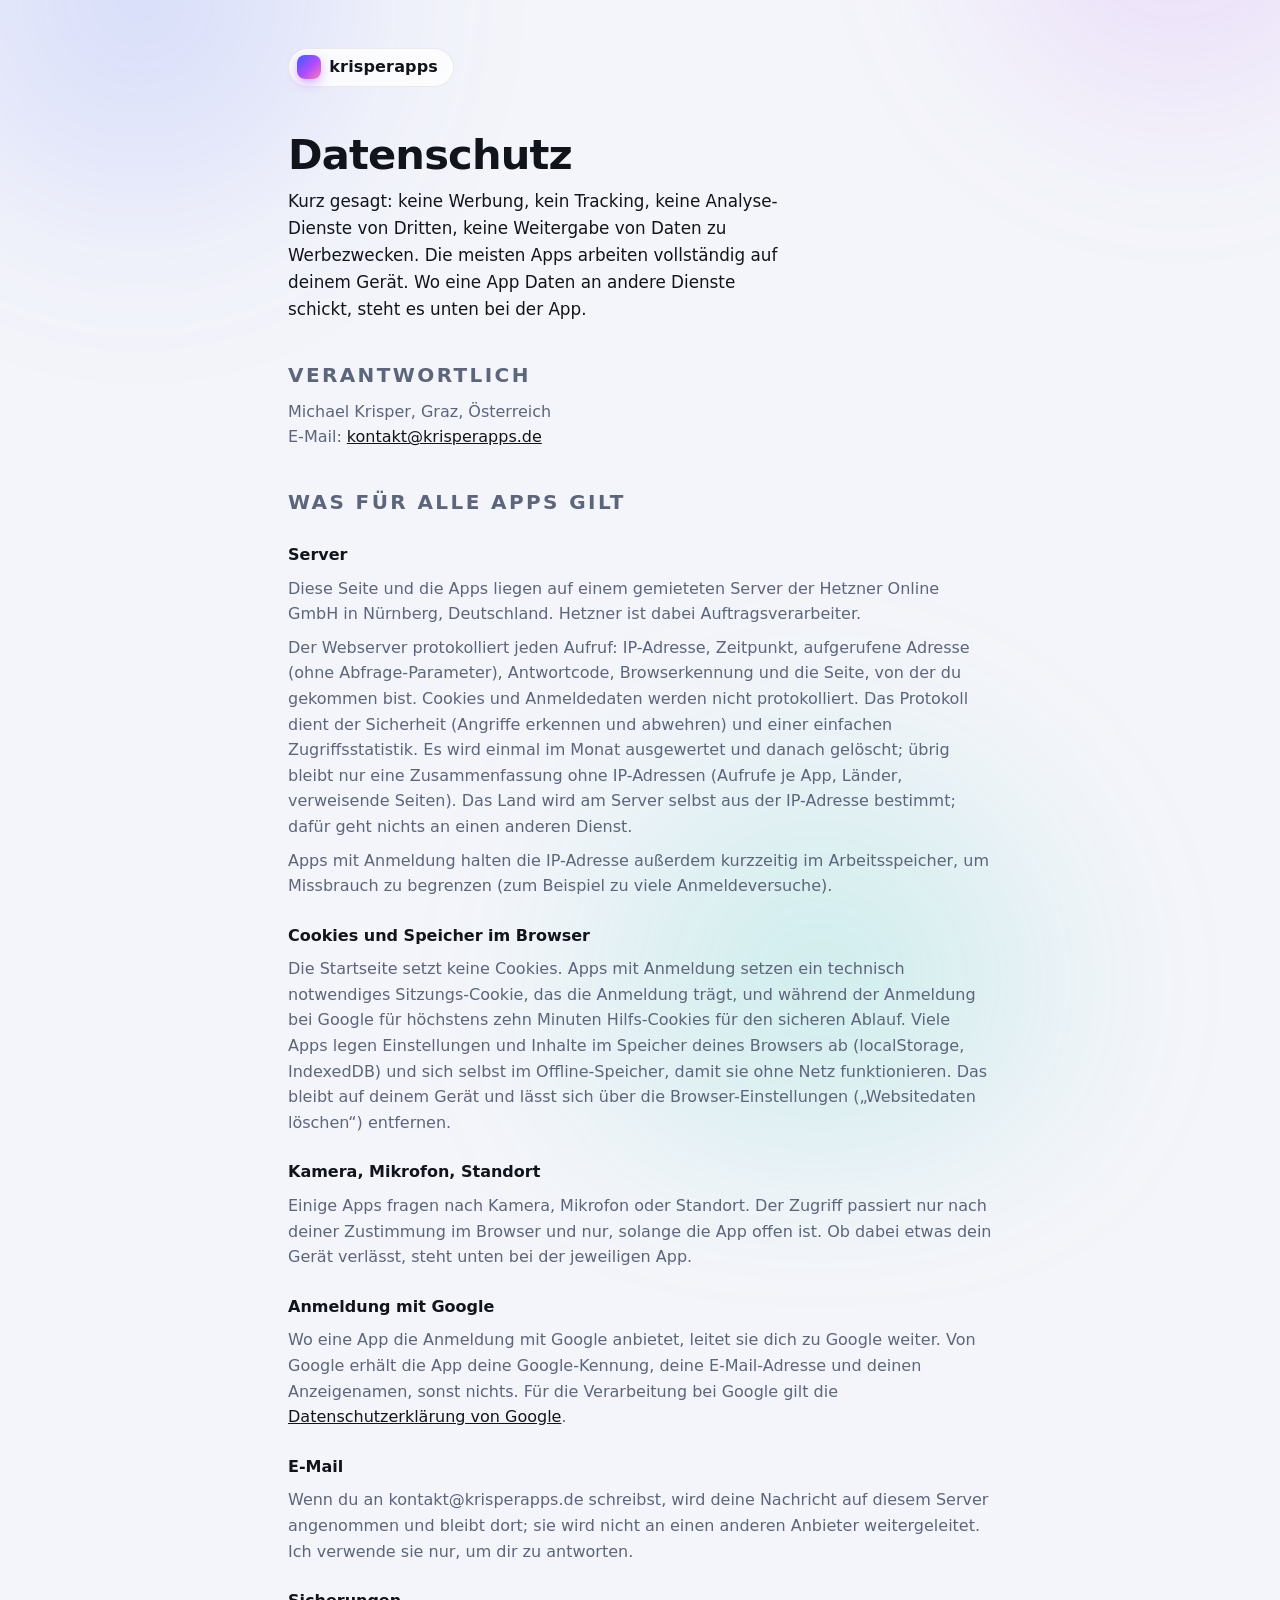
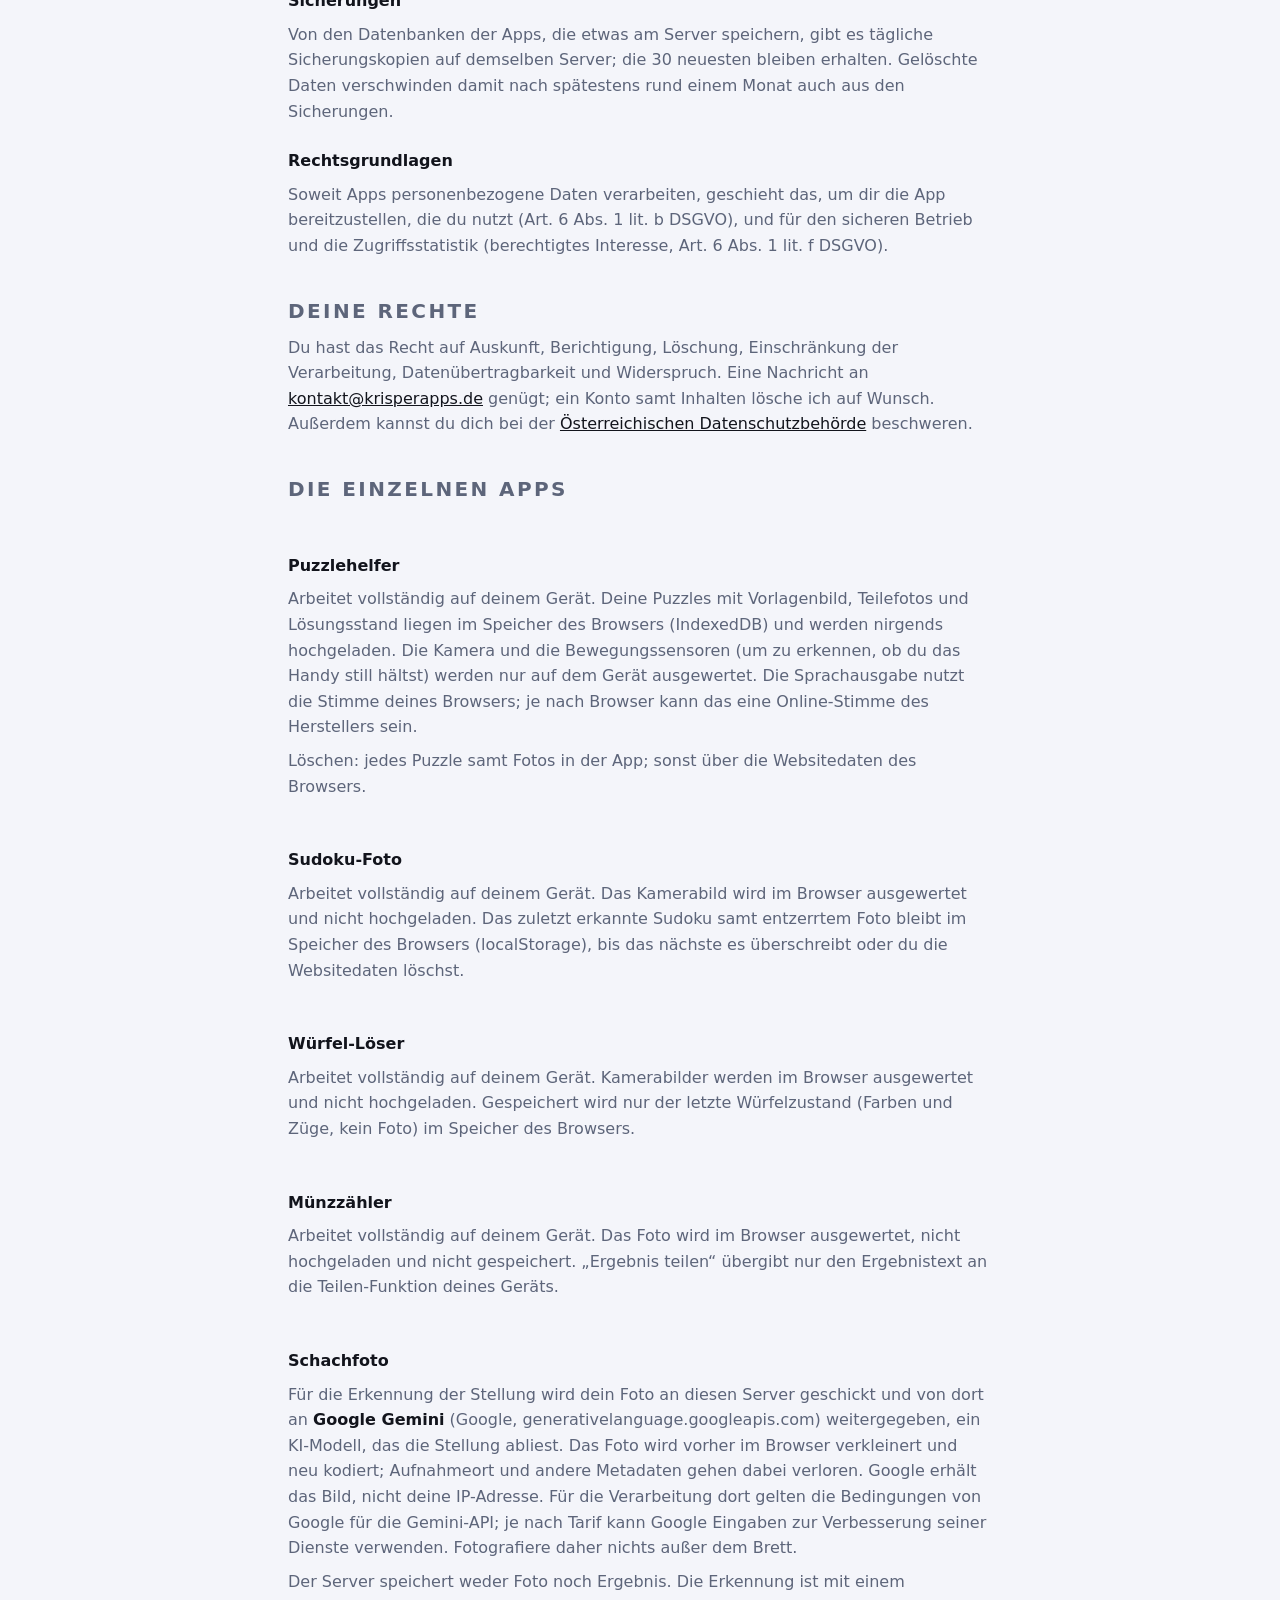
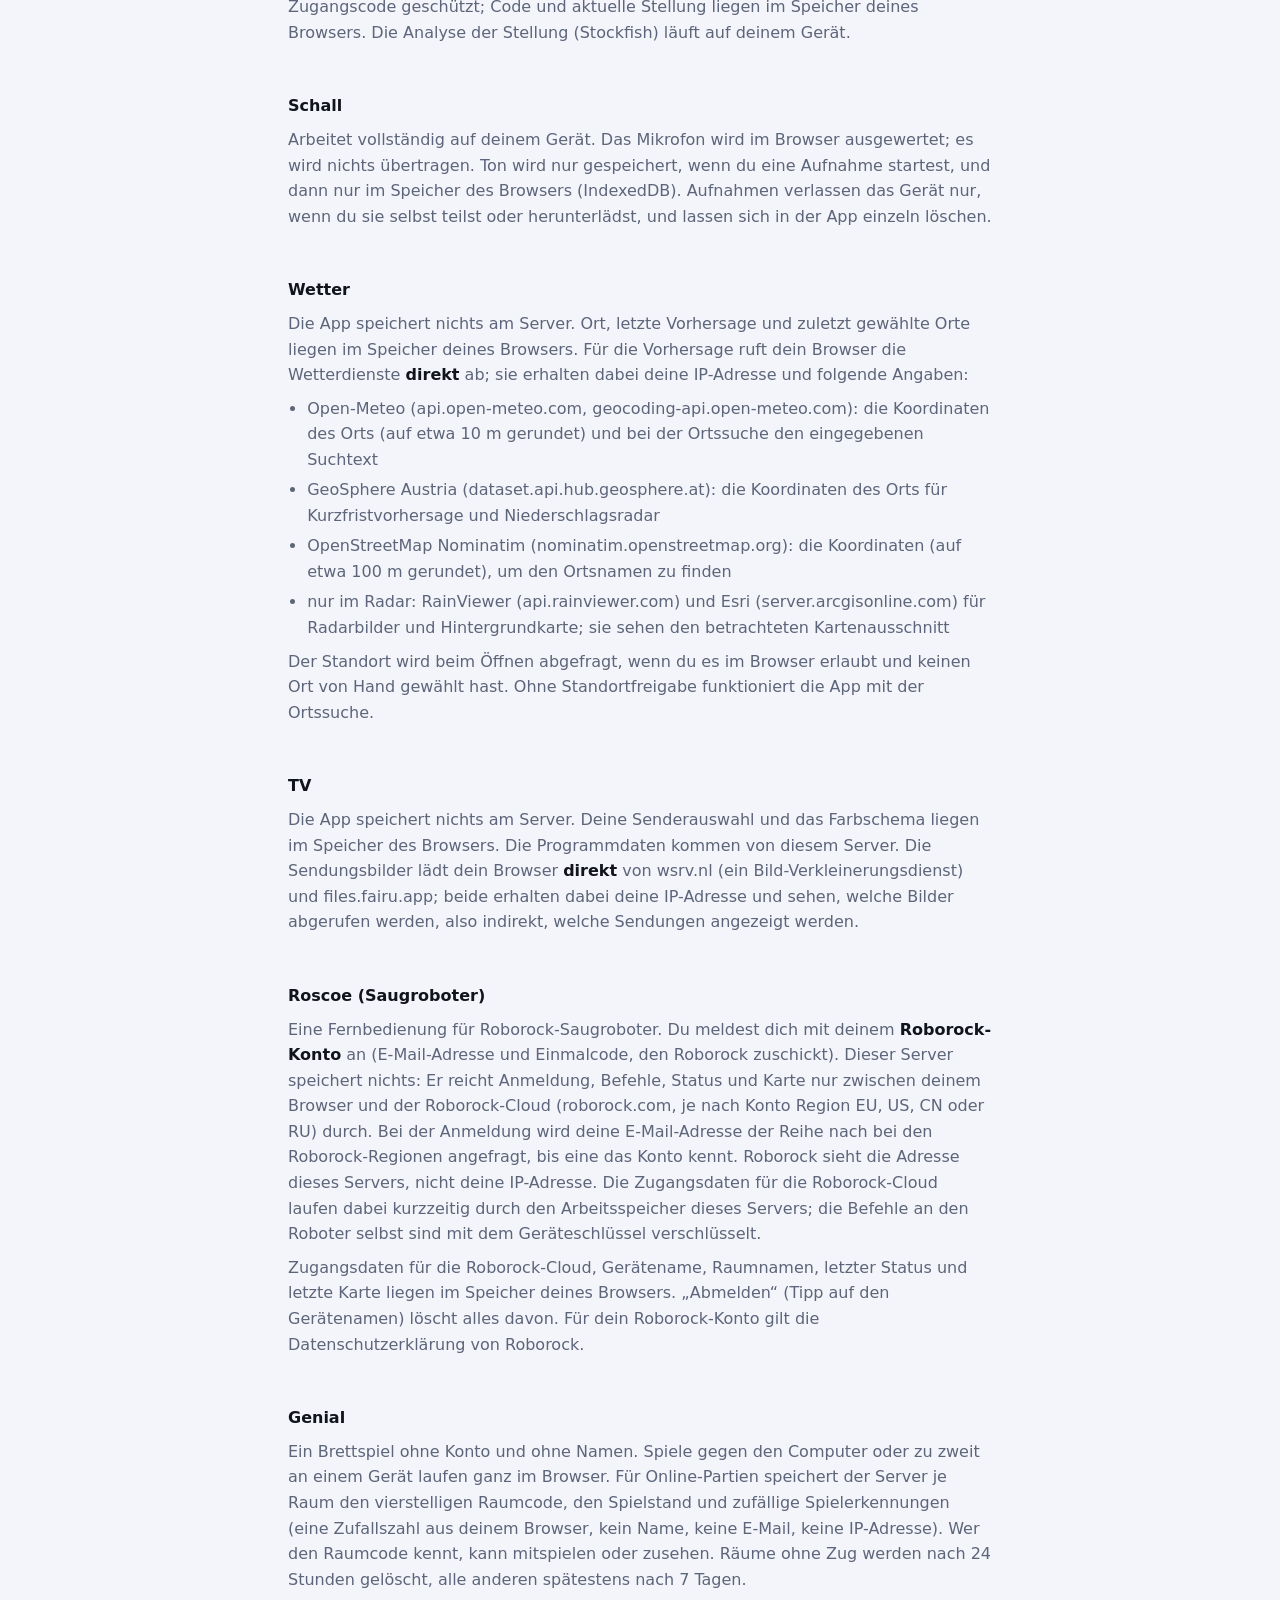
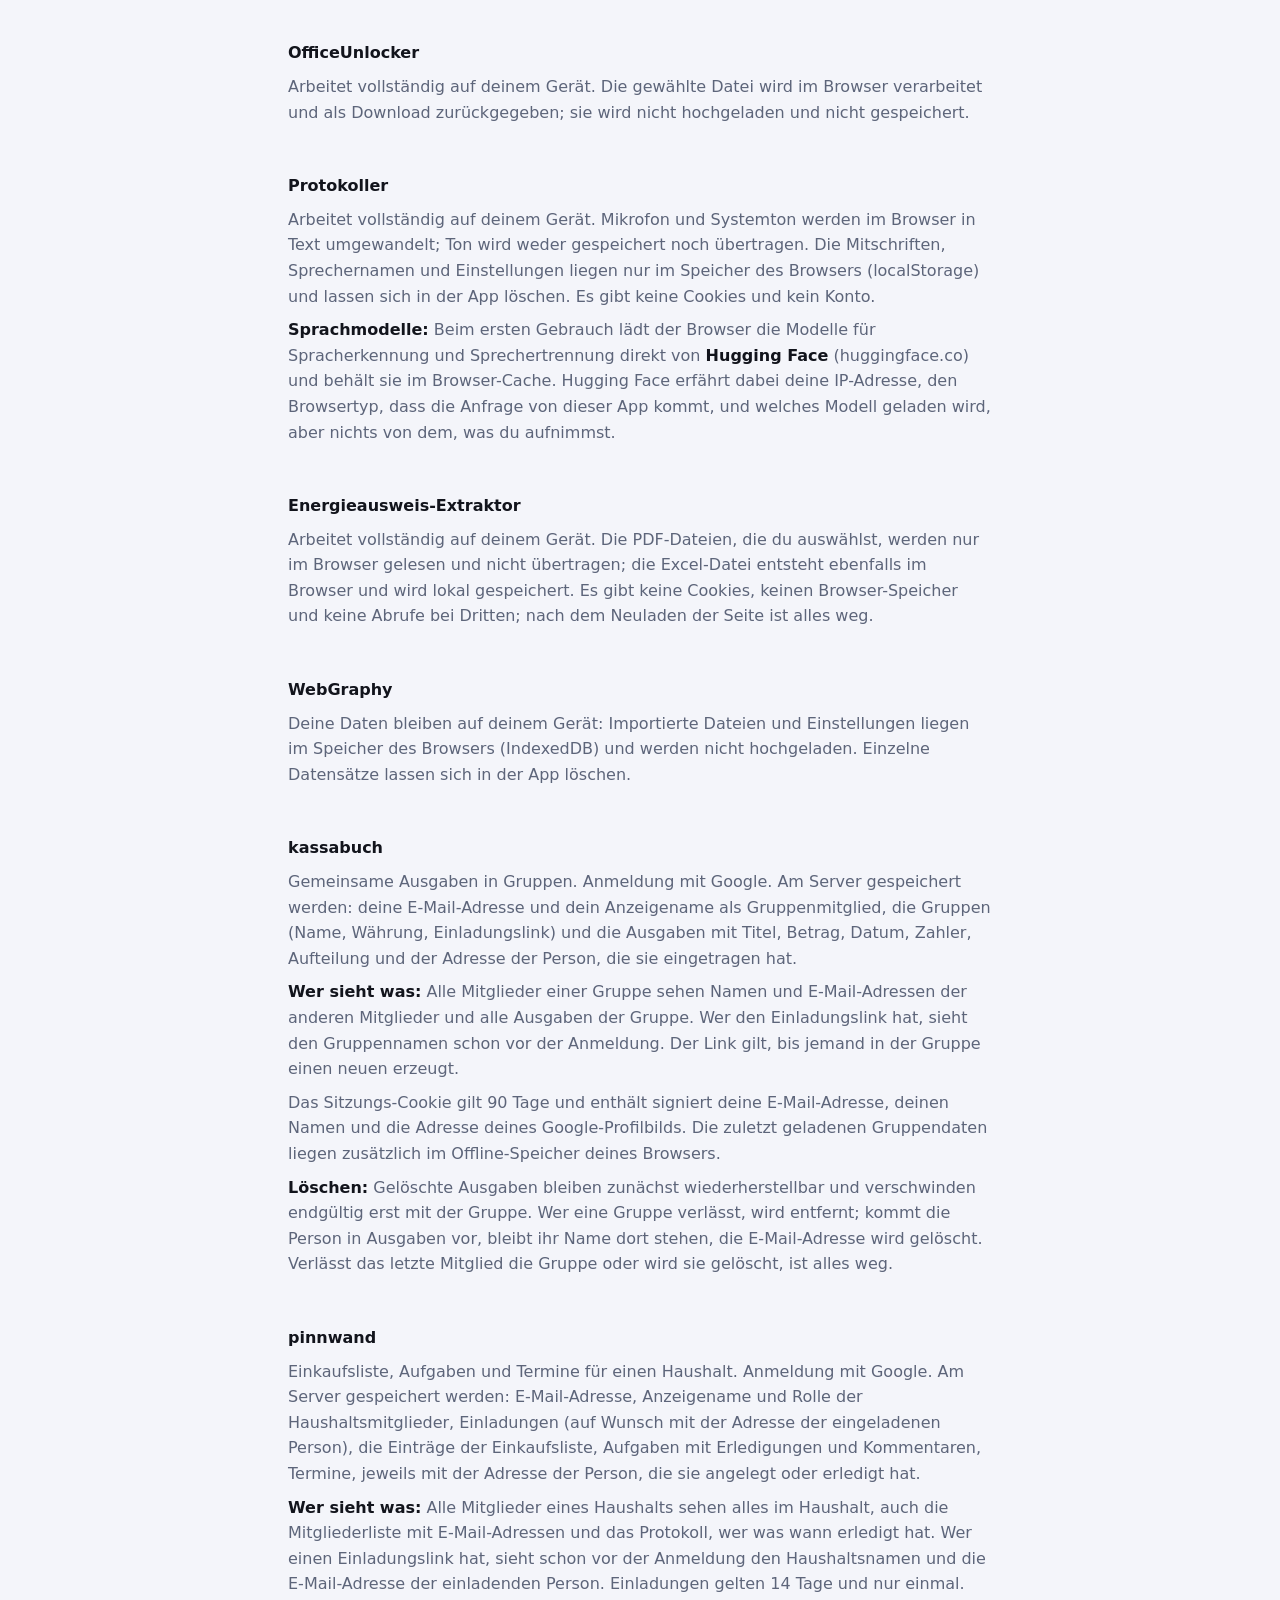
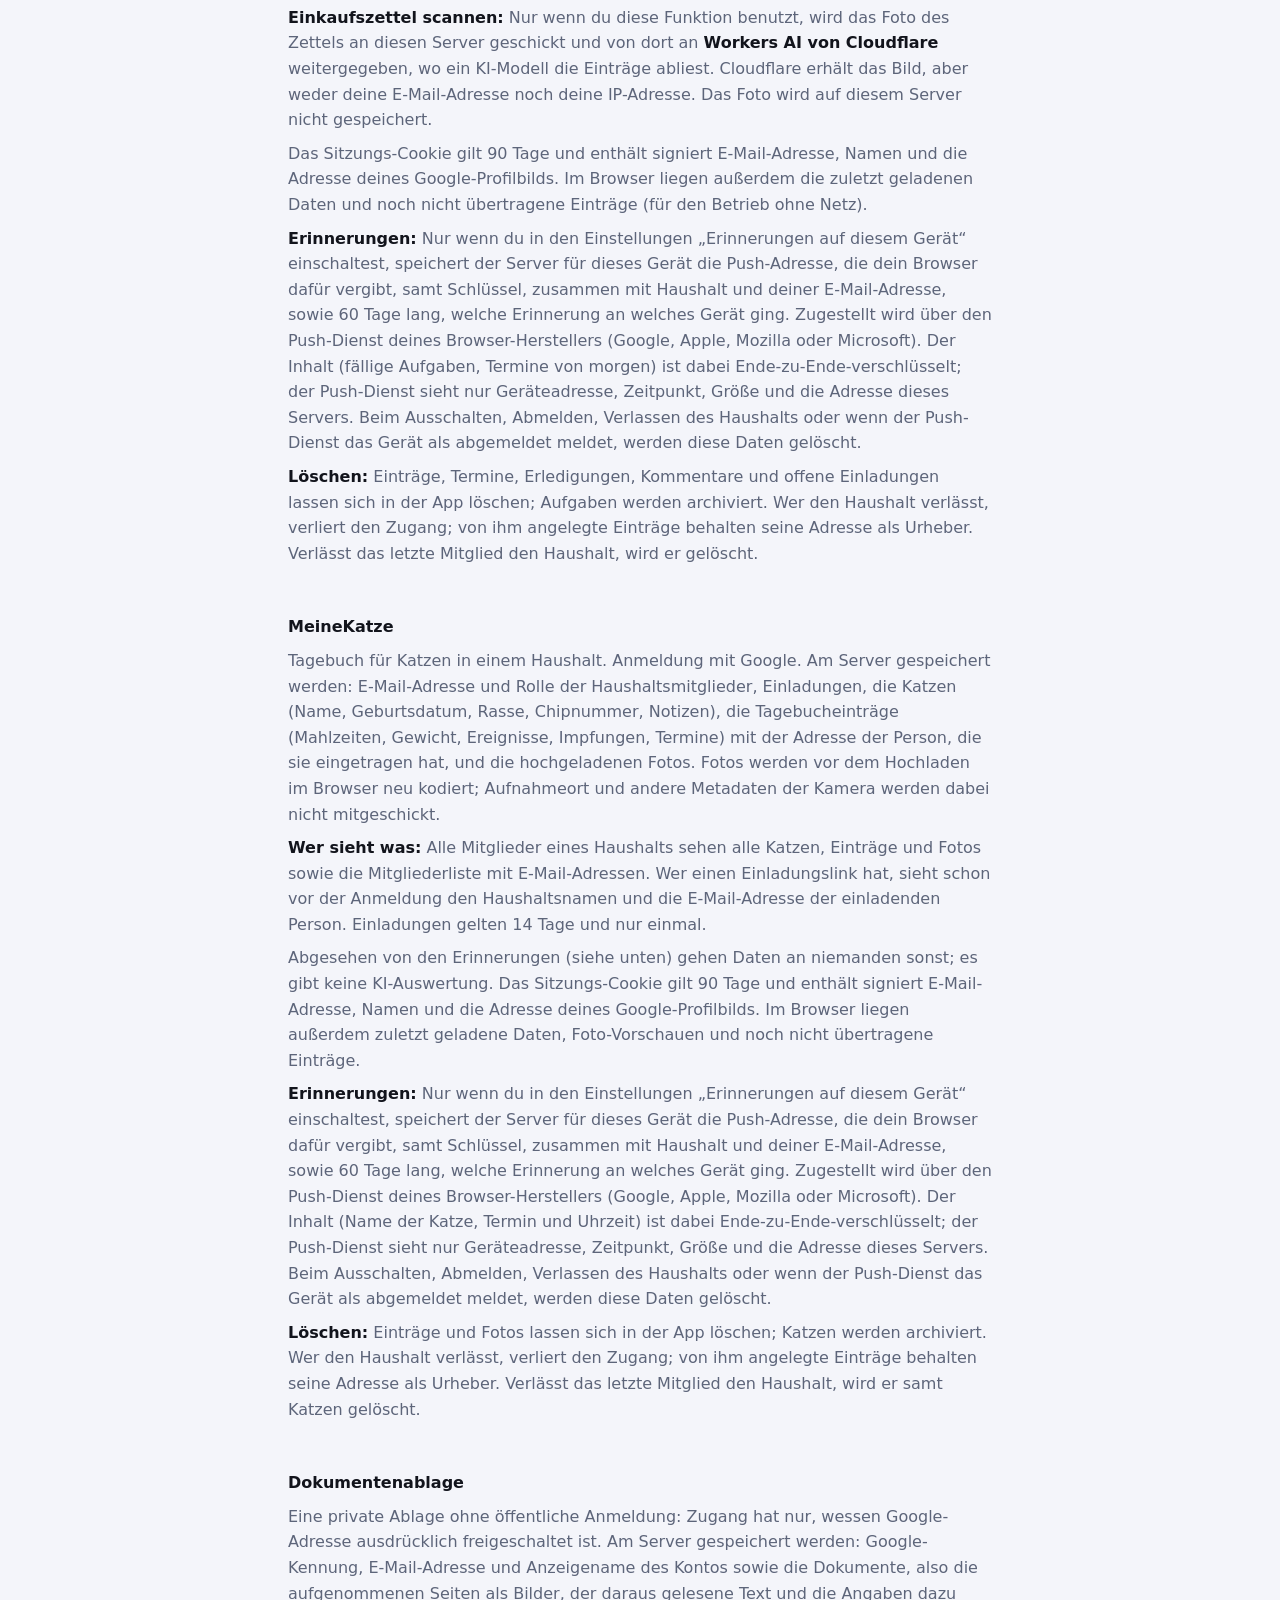
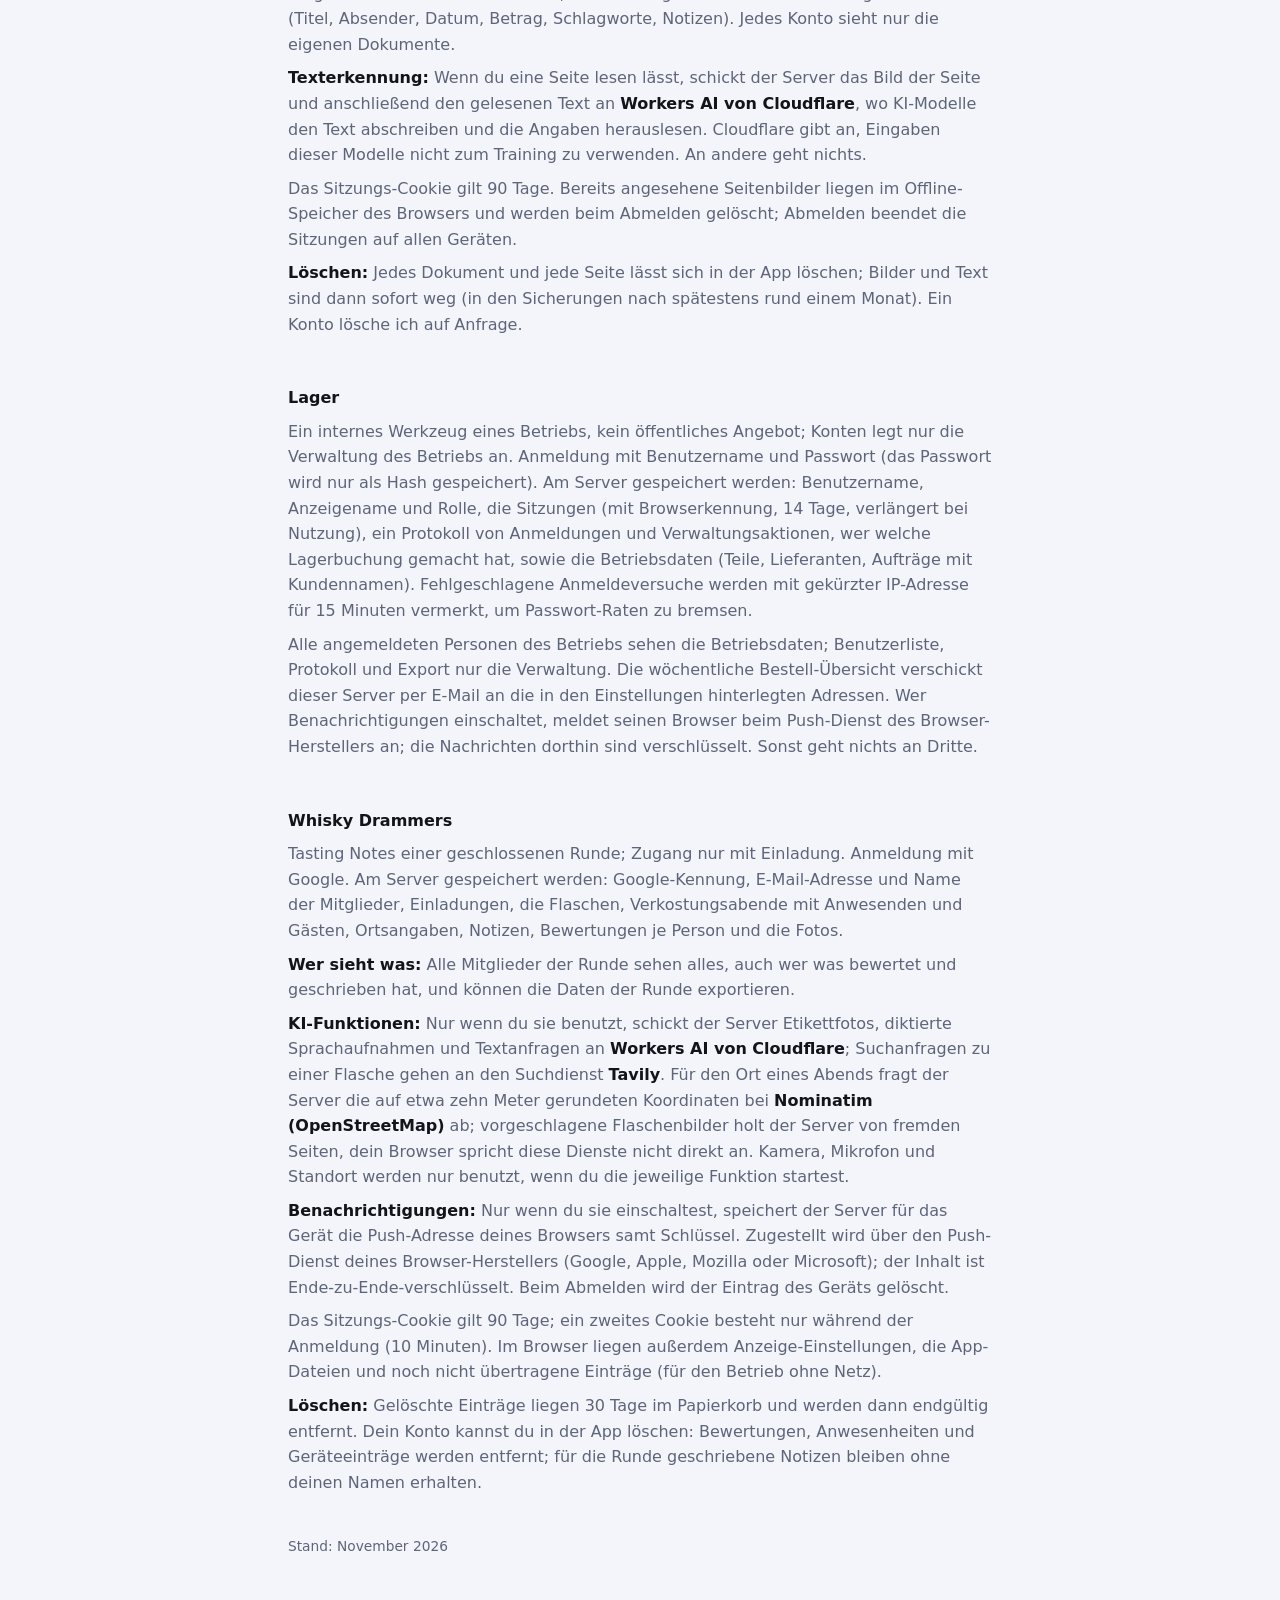
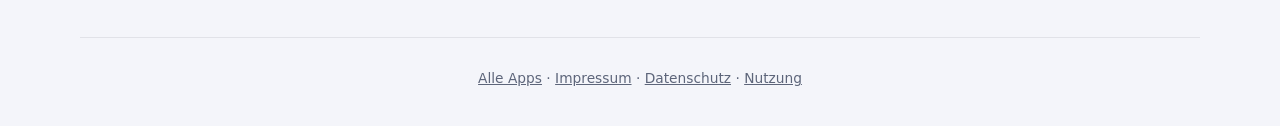
==== commit a9618576: "Privacy page: whisky no longer loads Google Fonts" ====
--- a/krisperapps.de/datenschutz/index.html
+++ b/krisperapps.de/datenschutz/index.html
@@ -160,7 +160,6 @@
 <p>Tasting Notes einer geschlossenen Runde; Zugang nur mit Einladung. Anmeldung mit Google. Am Server gespeichert werden: Google-Kennung, E-Mail-Adresse und Name der Mitglieder, Einladungen, die Flaschen, Verkostungsabende mit Anwesenden und Gästen, Ortsangaben, Notizen, Bewertungen je Person und die Fotos.</p>
 <p><strong>Wer sieht was:</strong> Alle Mitglieder der Runde sehen alles, auch wer was bewertet und geschrieben hat, und können die Daten der Runde exportieren.</p>
 <p><strong>KI-Funktionen:</strong> Nur wenn du sie benutzt, schickt der Server Etikettfotos, diktierte Sprachaufnahmen und Textanfragen an <strong>Workers AI von Cloudflare</strong>; Suchanfragen zu einer Flasche gehen an den Suchdienst <strong>Tavily</strong>. Für den Ort eines Abends fragt der Server die auf etwa zehn Meter gerundeten Koordinaten bei <strong>Nominatim (OpenStreetMap)</strong> ab; vorgeschlagene Flaschenbilder holt der Server von fremden Seiten, dein Browser spricht diese Dienste nicht direkt an. Kamera, Mikrofon und Standort werden nur benutzt, wenn du die jeweilige Funktion startest.</p>
-<p><strong>Schriften:</strong> Die App lädt ihre Schriften direkt von <strong>Google Fonts</strong>; dabei erfährt Google deine IP-Adresse, auch schon auf der Anmeldeseite.</p>
 <p><strong>Benachrichtigungen:</strong> Nur wenn du sie einschaltest, speichert der Server für das Gerät die Push-Adresse deines Browsers samt Schlüssel. Zugestellt wird über den Push-Dienst deines Browser-Herstellers (Google, Apple, Mozilla oder Microsoft); der Inhalt ist Ende-zu-Ende-verschlüsselt. Beim Abmelden wird der Eintrag des Geräts gelöscht.</p>
 <p>Das Sitzungs-Cookie gilt 90 Tage; ein zweites Cookie besteht nur während der Anmeldung (10 Minuten). Im Browser liegen außerdem Anzeige-Einstellungen, die App-Dateien und noch nicht übertragene Einträge (für den Betrieb ohne Netz).</p>
 <p><strong>Löschen:</strong> Gelöschte Einträge liegen 30 Tage im Papierkorb und werden dann endgültig entfernt. Dein Konto kannst du in der App löschen: Bewertungen, Anwesenheiten und Geräteeinträge werden entfernt; für die Runde geschriebene Notizen bleiben ohne deinen Namen erhalten.</p>
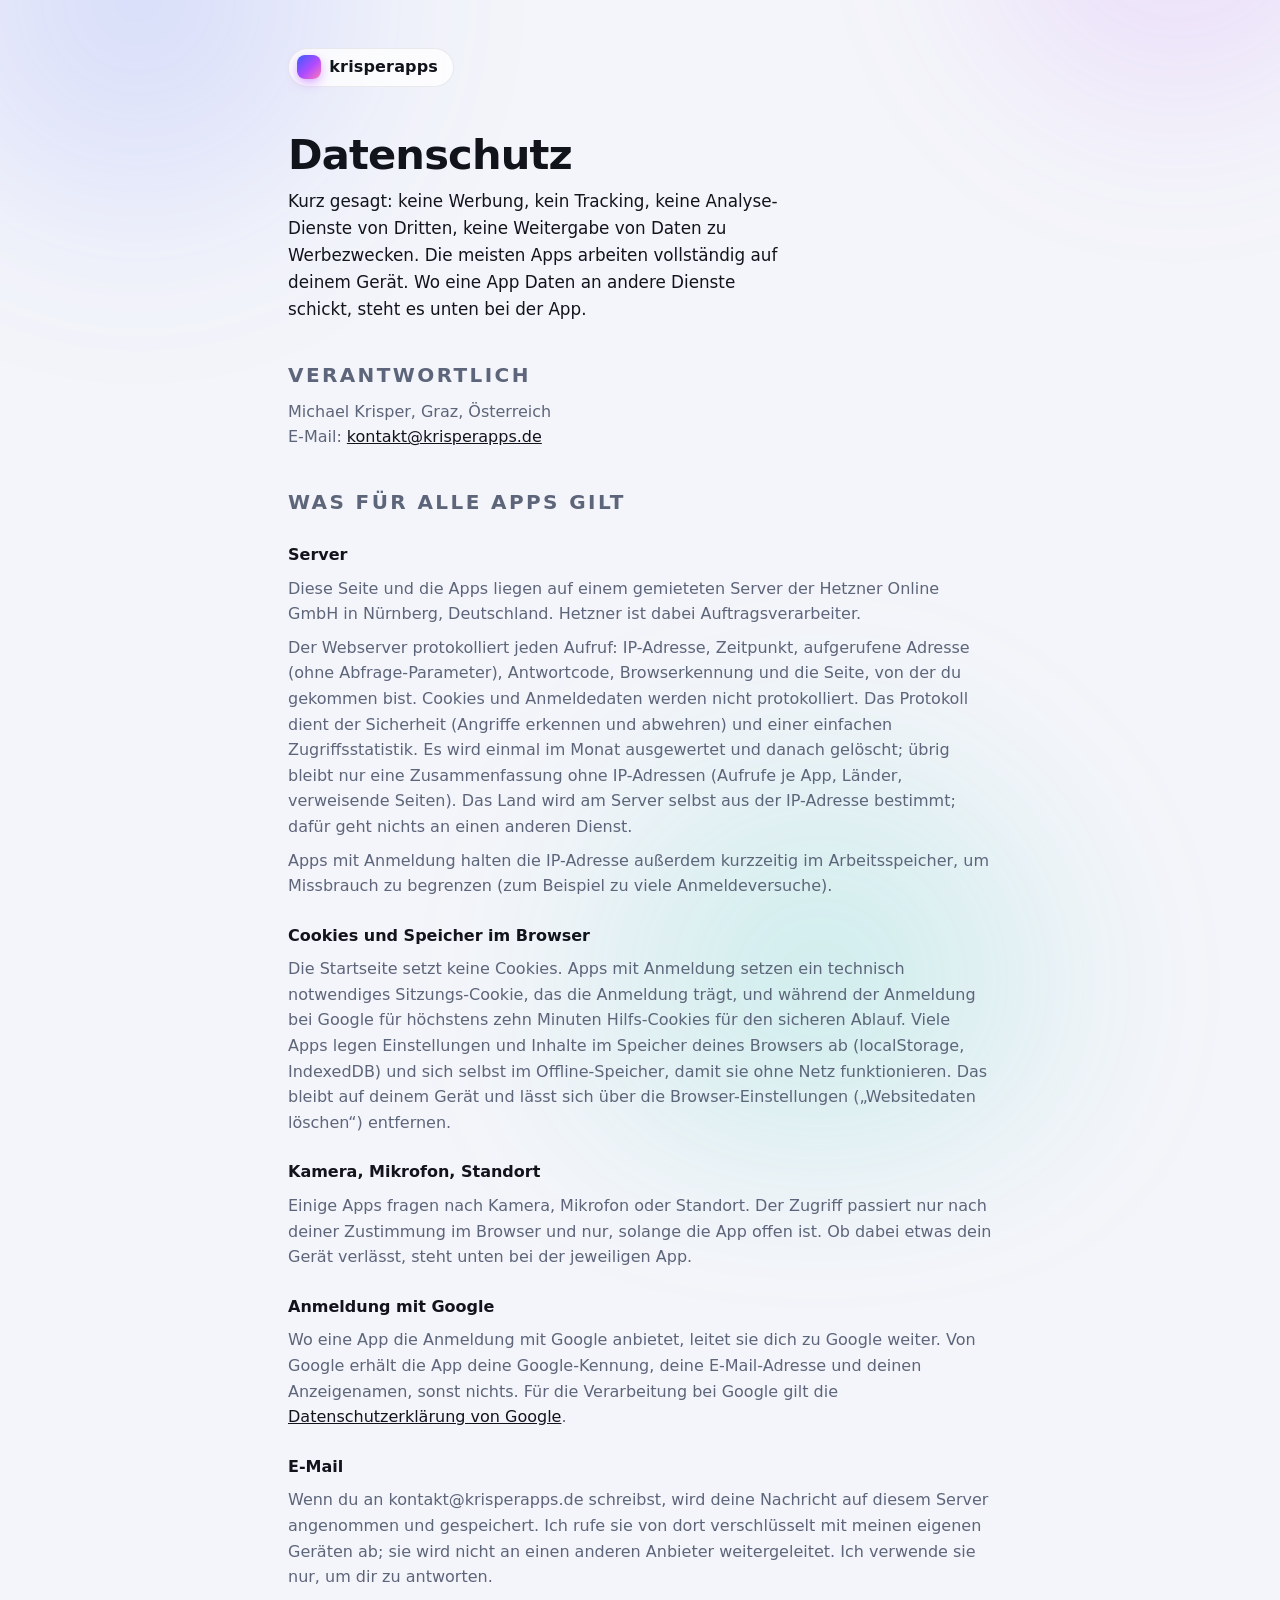
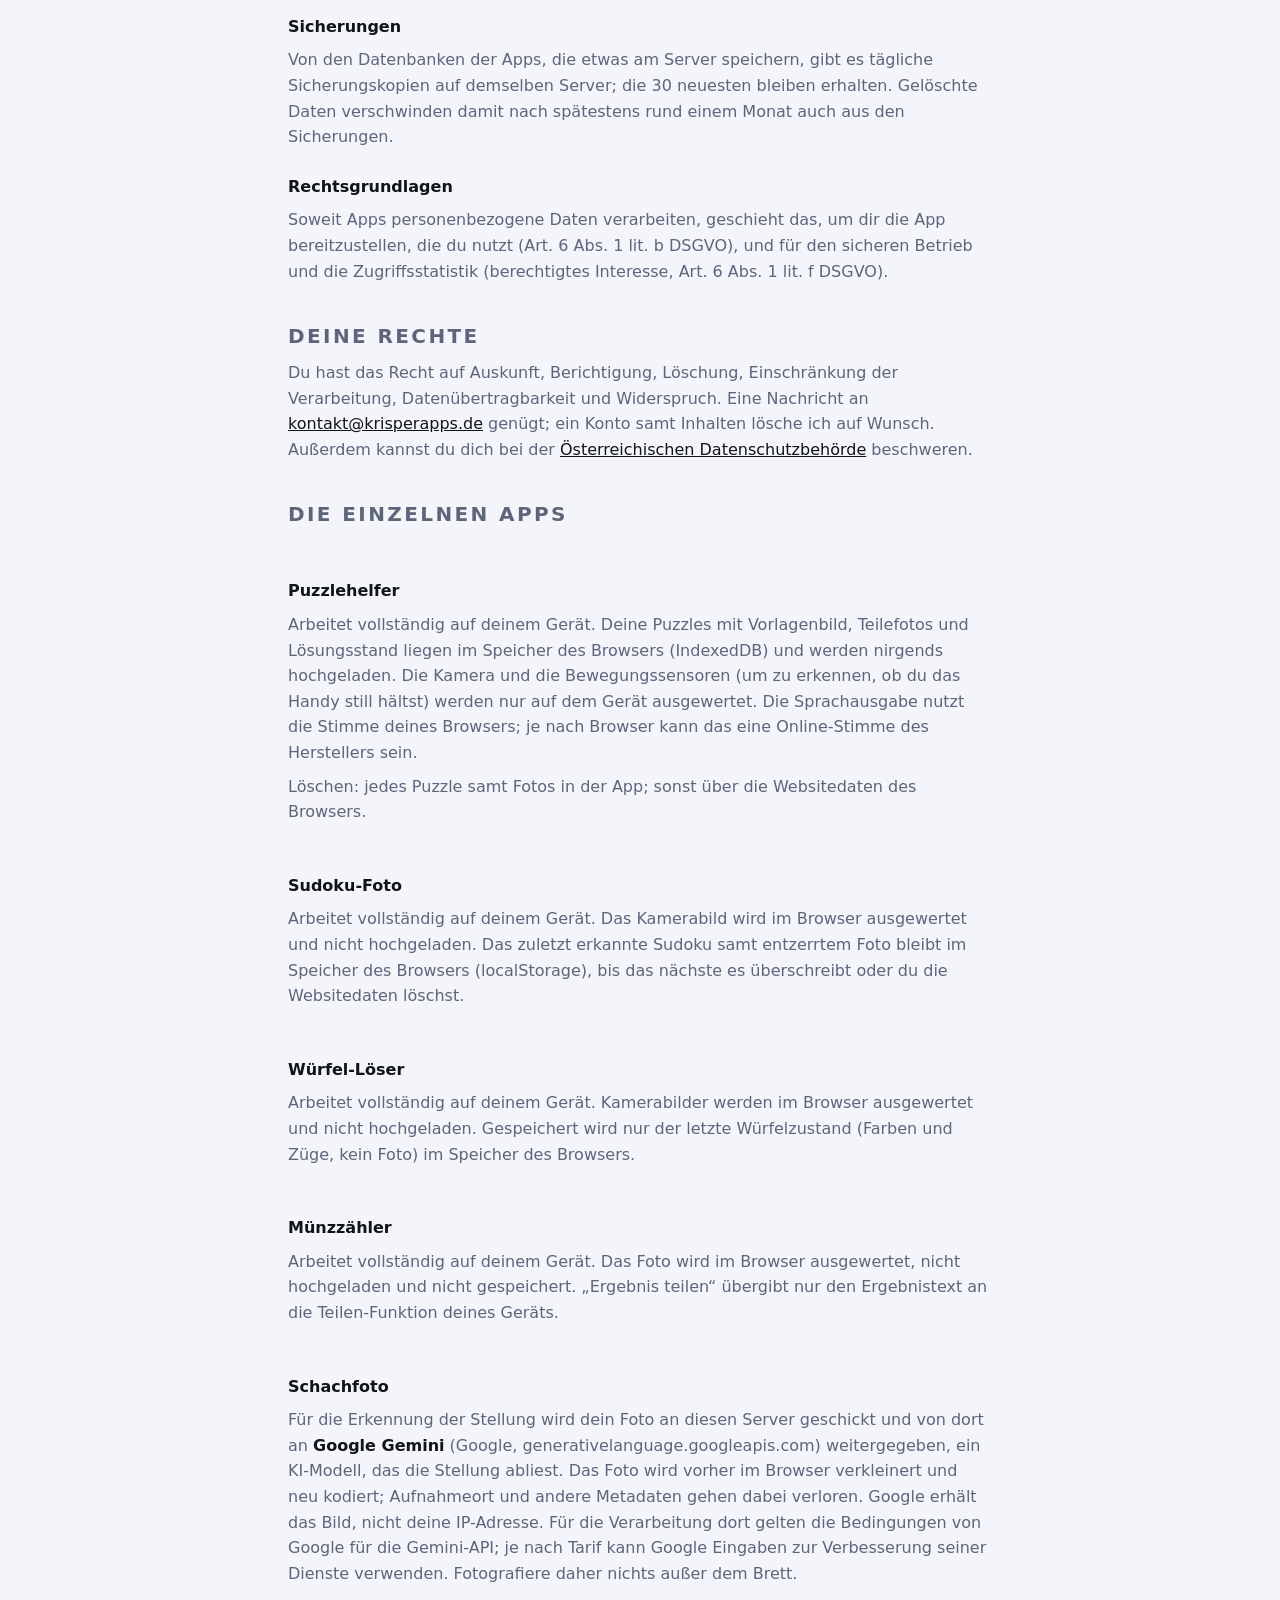
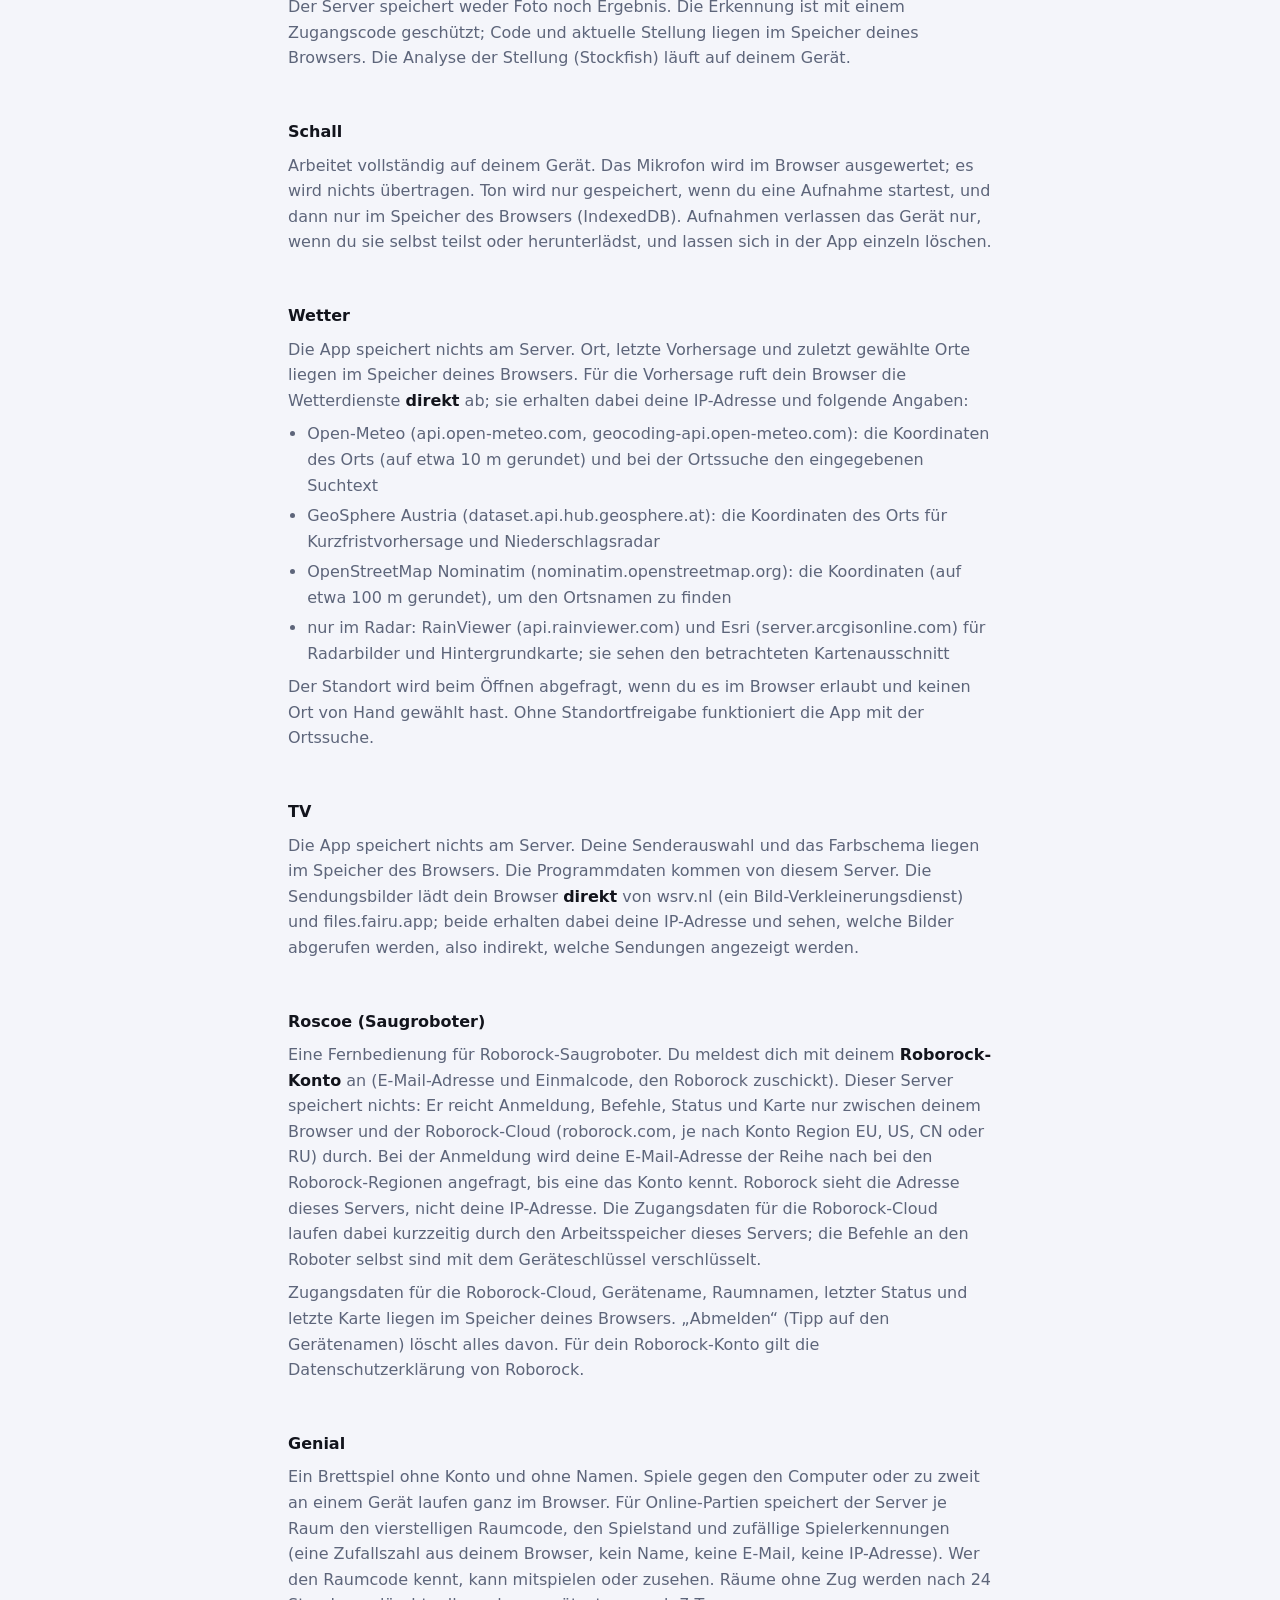
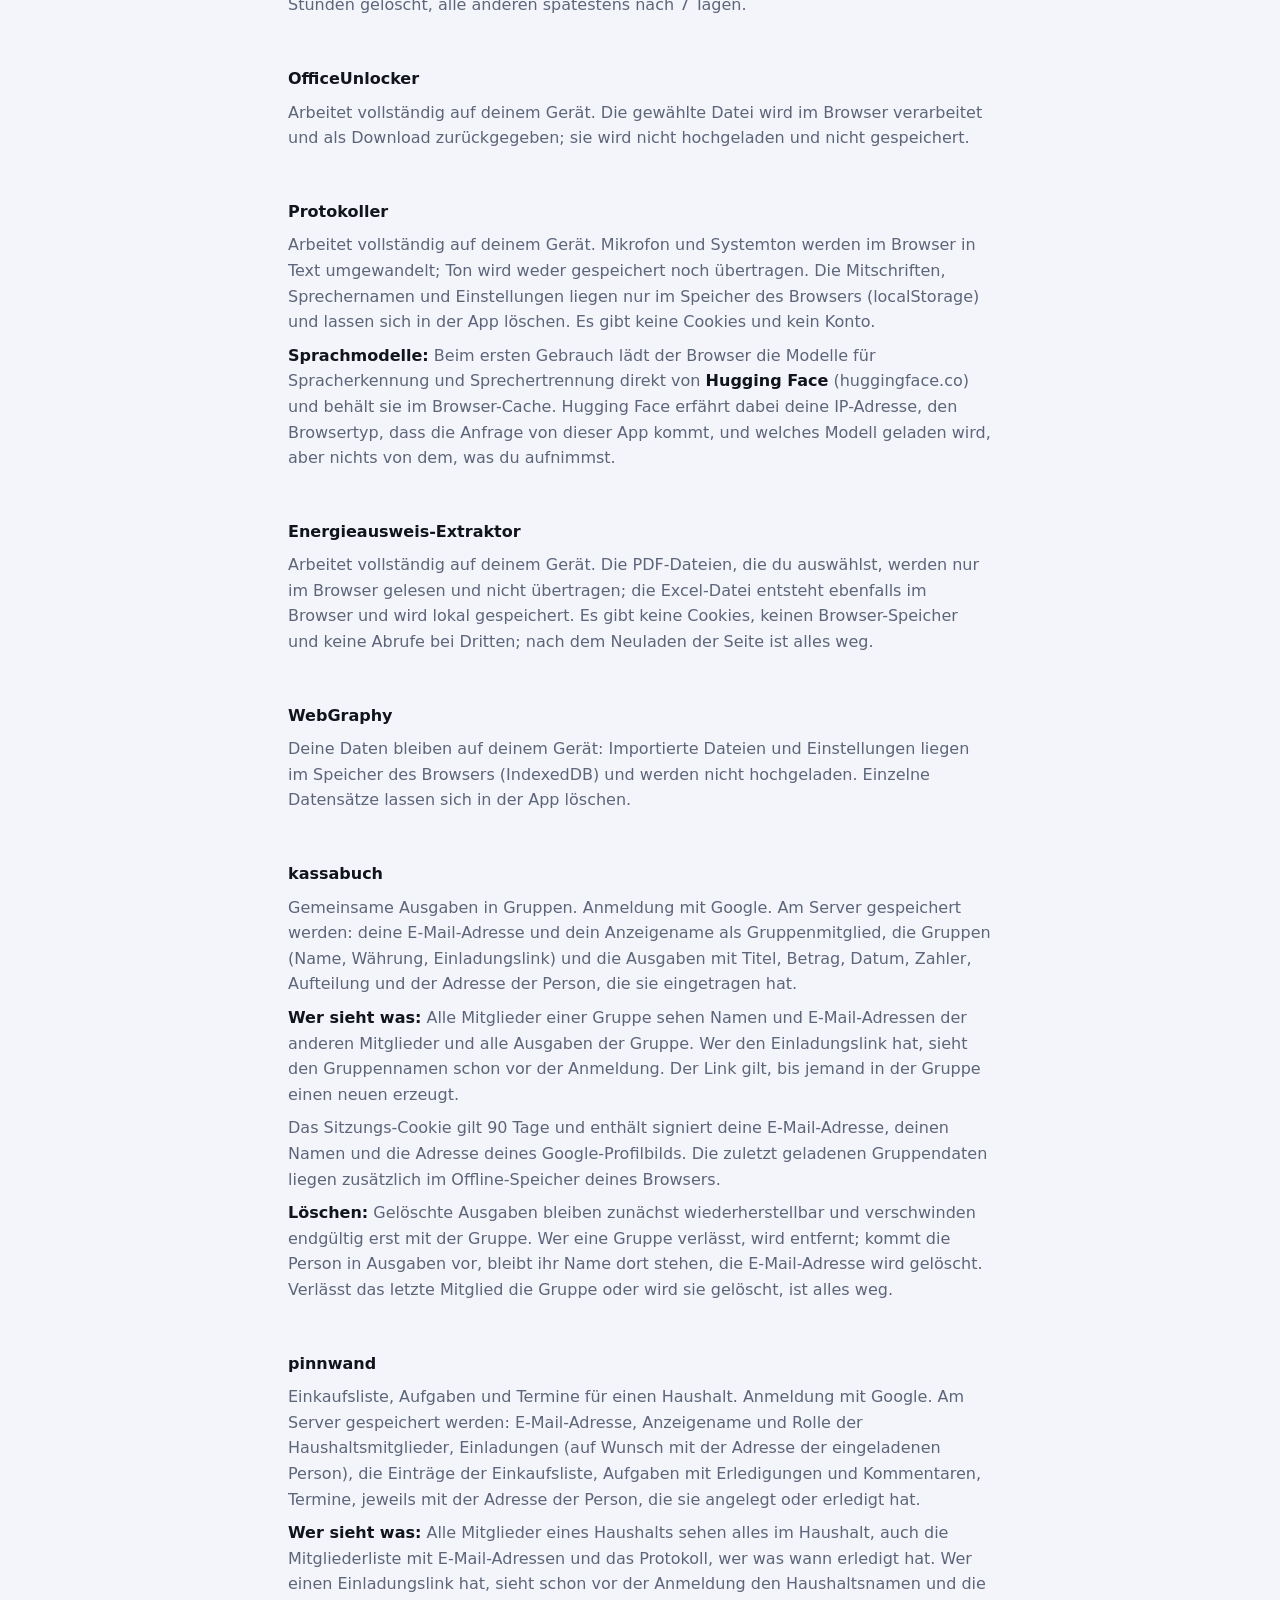
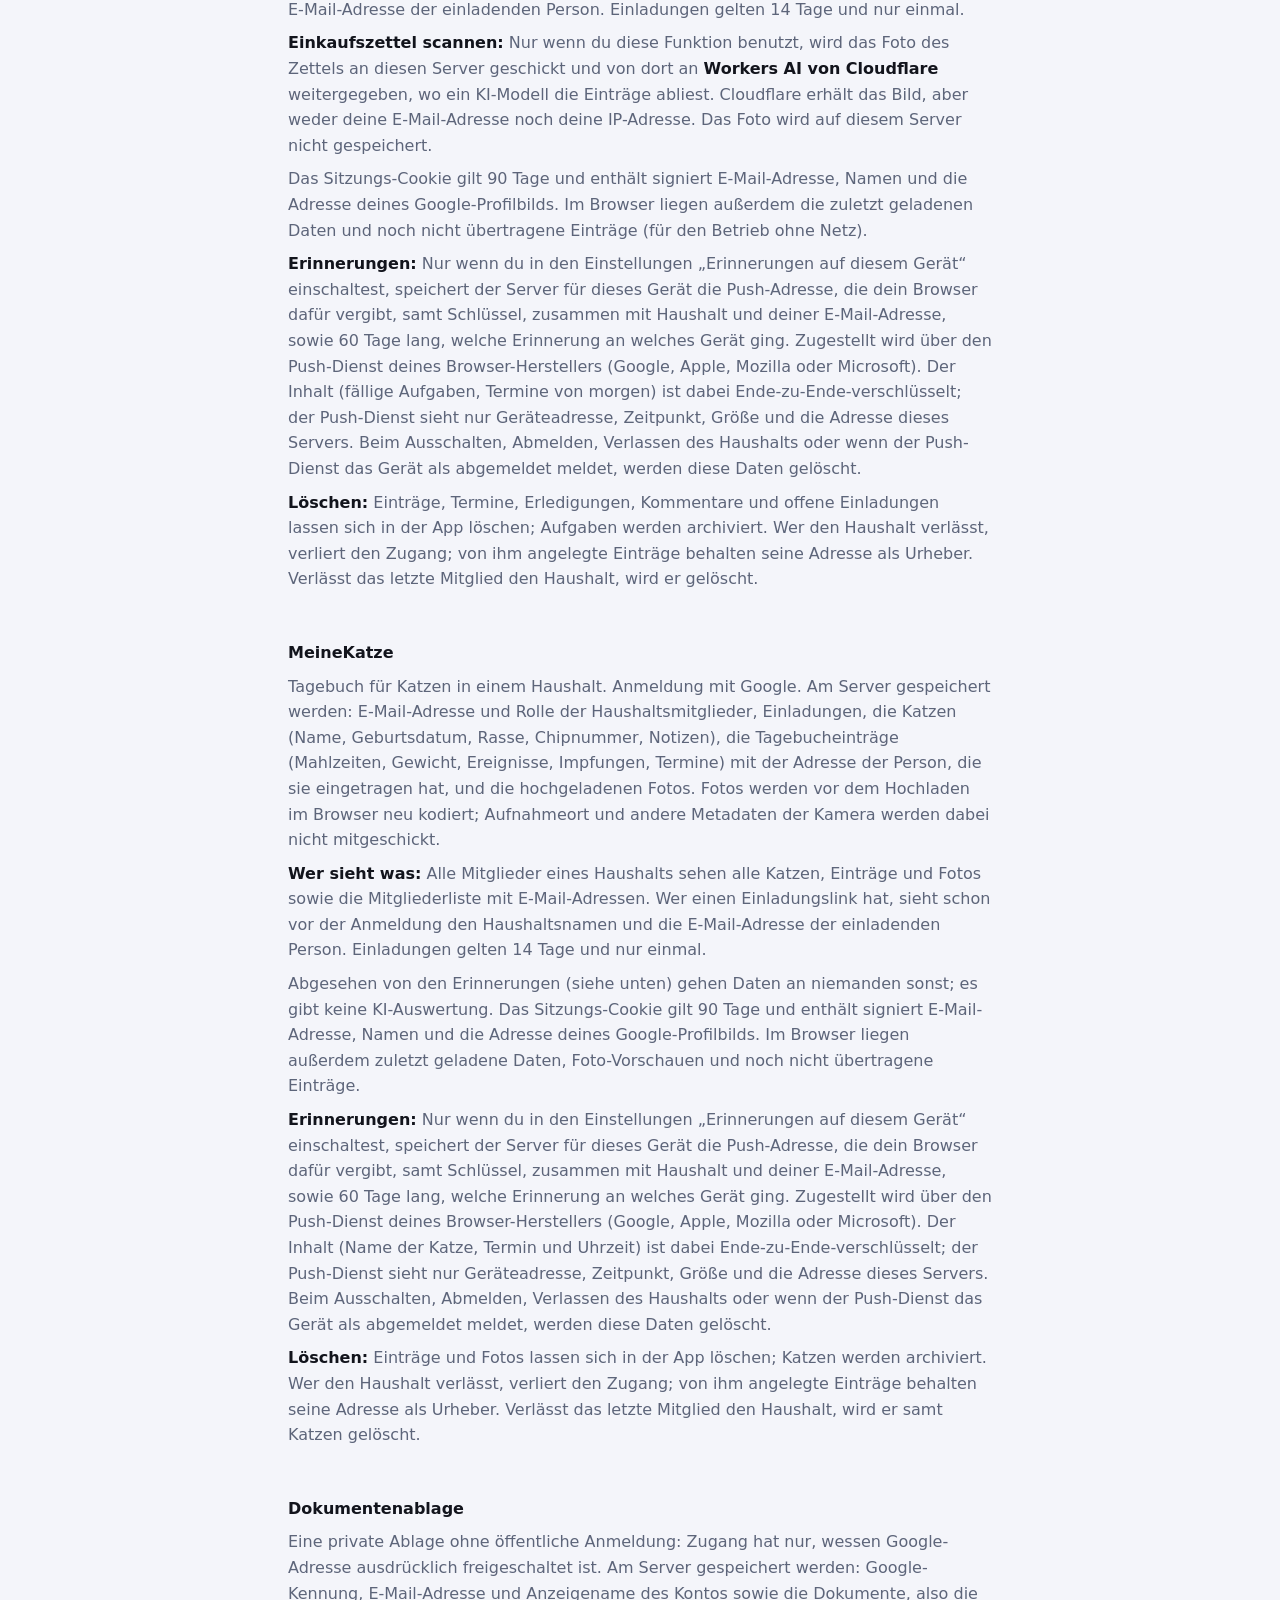
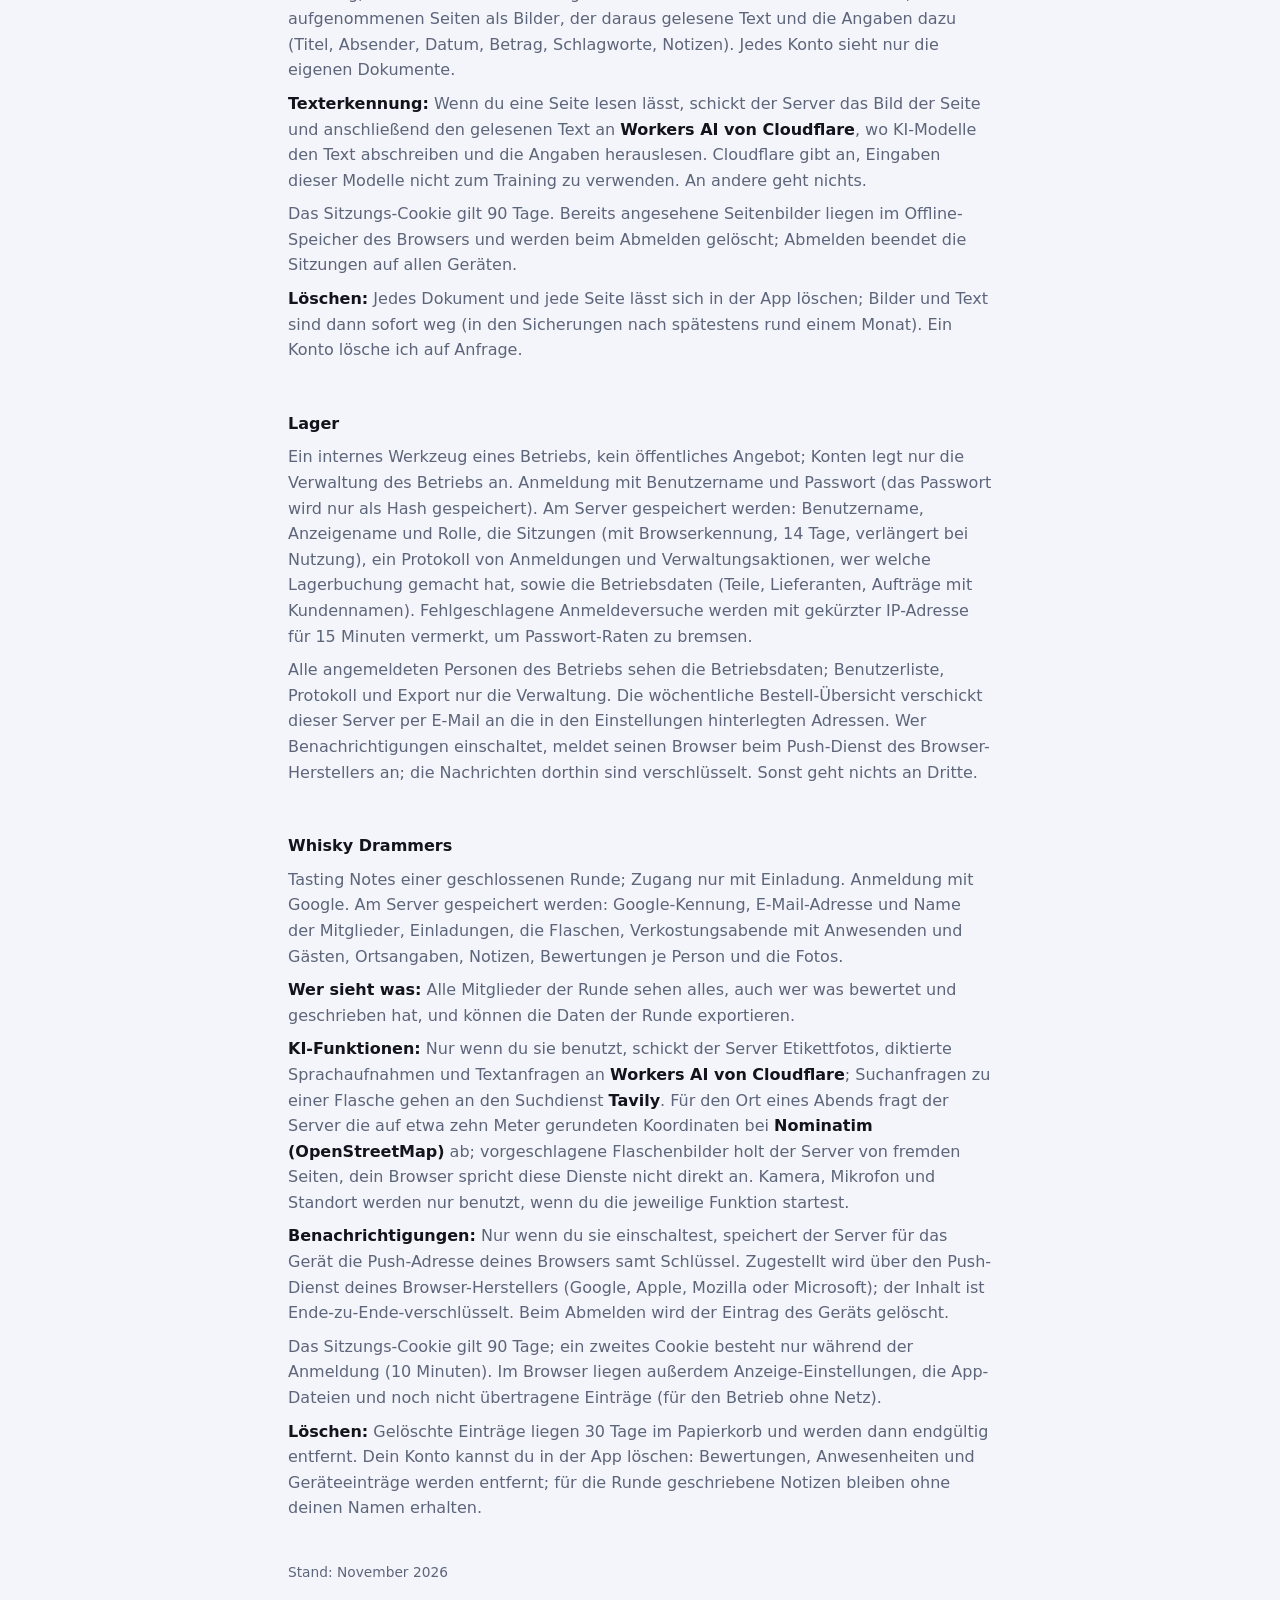
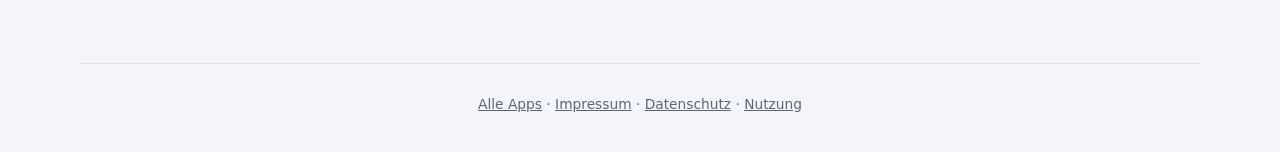
==== commit bcd0630c: "Datenschutz: Mail-Abruf per IMAP beschreiben" ====
--- a/krisperapps.de/datenschutz/index.html
+++ b/krisperapps.de/datenschutz/index.html
@@ -40,7 +40,7 @@
 <p>Wo eine App die Anmeldung mit Google anbietet, leitet sie dich zu Google weiter. Von Google erhält die App deine Google-Kennung, deine E-Mail-Adresse und deinen Anzeigenamen, sonst nichts. Für die Verarbeitung bei Google gilt die <a href="https://policies.google.com/privacy" rel="noopener">Datenschutzerklärung von Google</a>.</p>
 
 <h3>E-Mail</h3>
-<p>Wenn du an kontakt@krisperapps.de schreibst, wird deine Nachricht auf diesem Server angenommen und bleibt dort; sie wird nicht an einen anderen Anbieter weitergeleitet. Ich verwende sie nur, um dir zu antworten.</p>
+<p>Wenn du an kontakt@krisperapps.de schreibst, wird deine Nachricht auf diesem Server angenommen und gespeichert. Ich rufe sie von dort verschlüsselt mit meinen eigenen Geräten ab; sie wird nicht an einen anderen Anbieter weitergeleitet. Ich verwende sie nur, um dir zu antworten.</p>
 
 <h3>Sicherungen</h3>
 <p>Von den Datenbanken der Apps, die etwas am Server speichern, gibt es tägliche Sicherungskopien auf demselben Server; die 30 neuesten bleiben erhalten. Gelöschte Daten verschwinden damit nach spätestens rund einem Monat auch aus den Sicherungen.</p>
